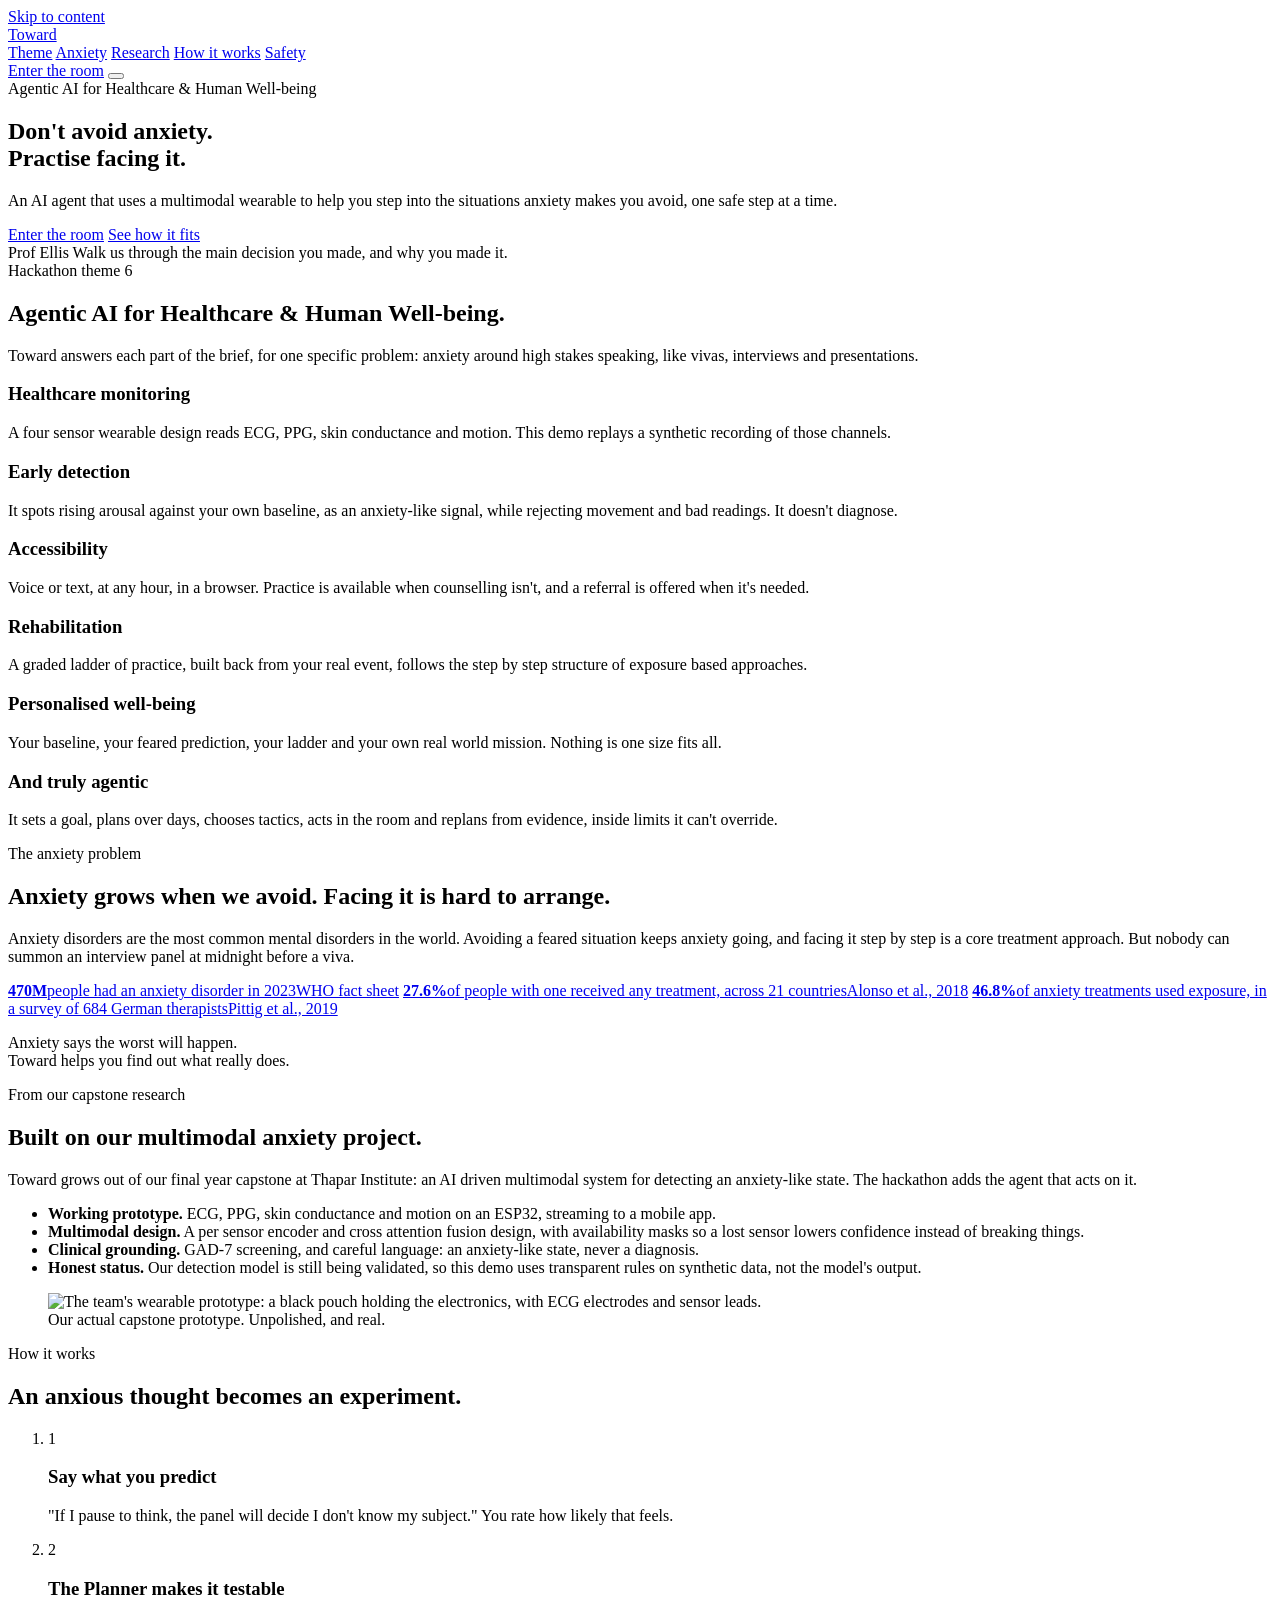
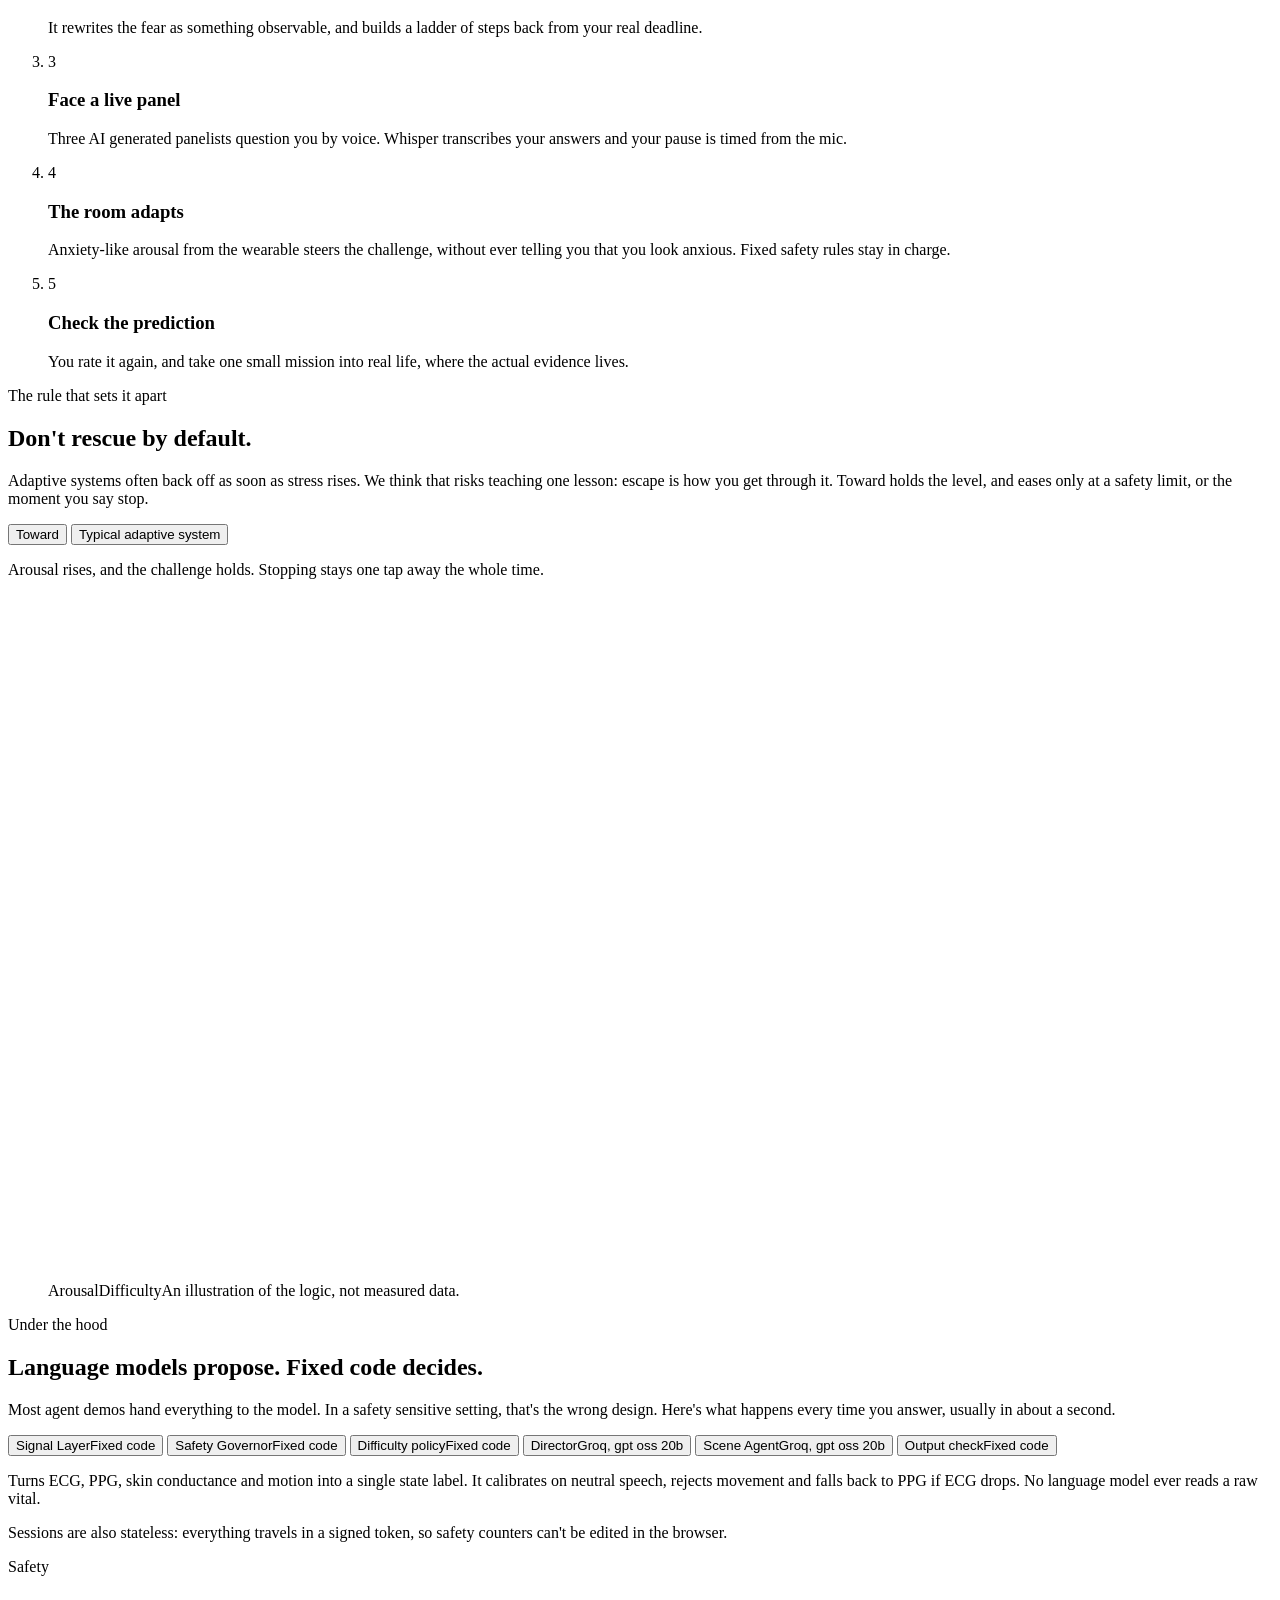
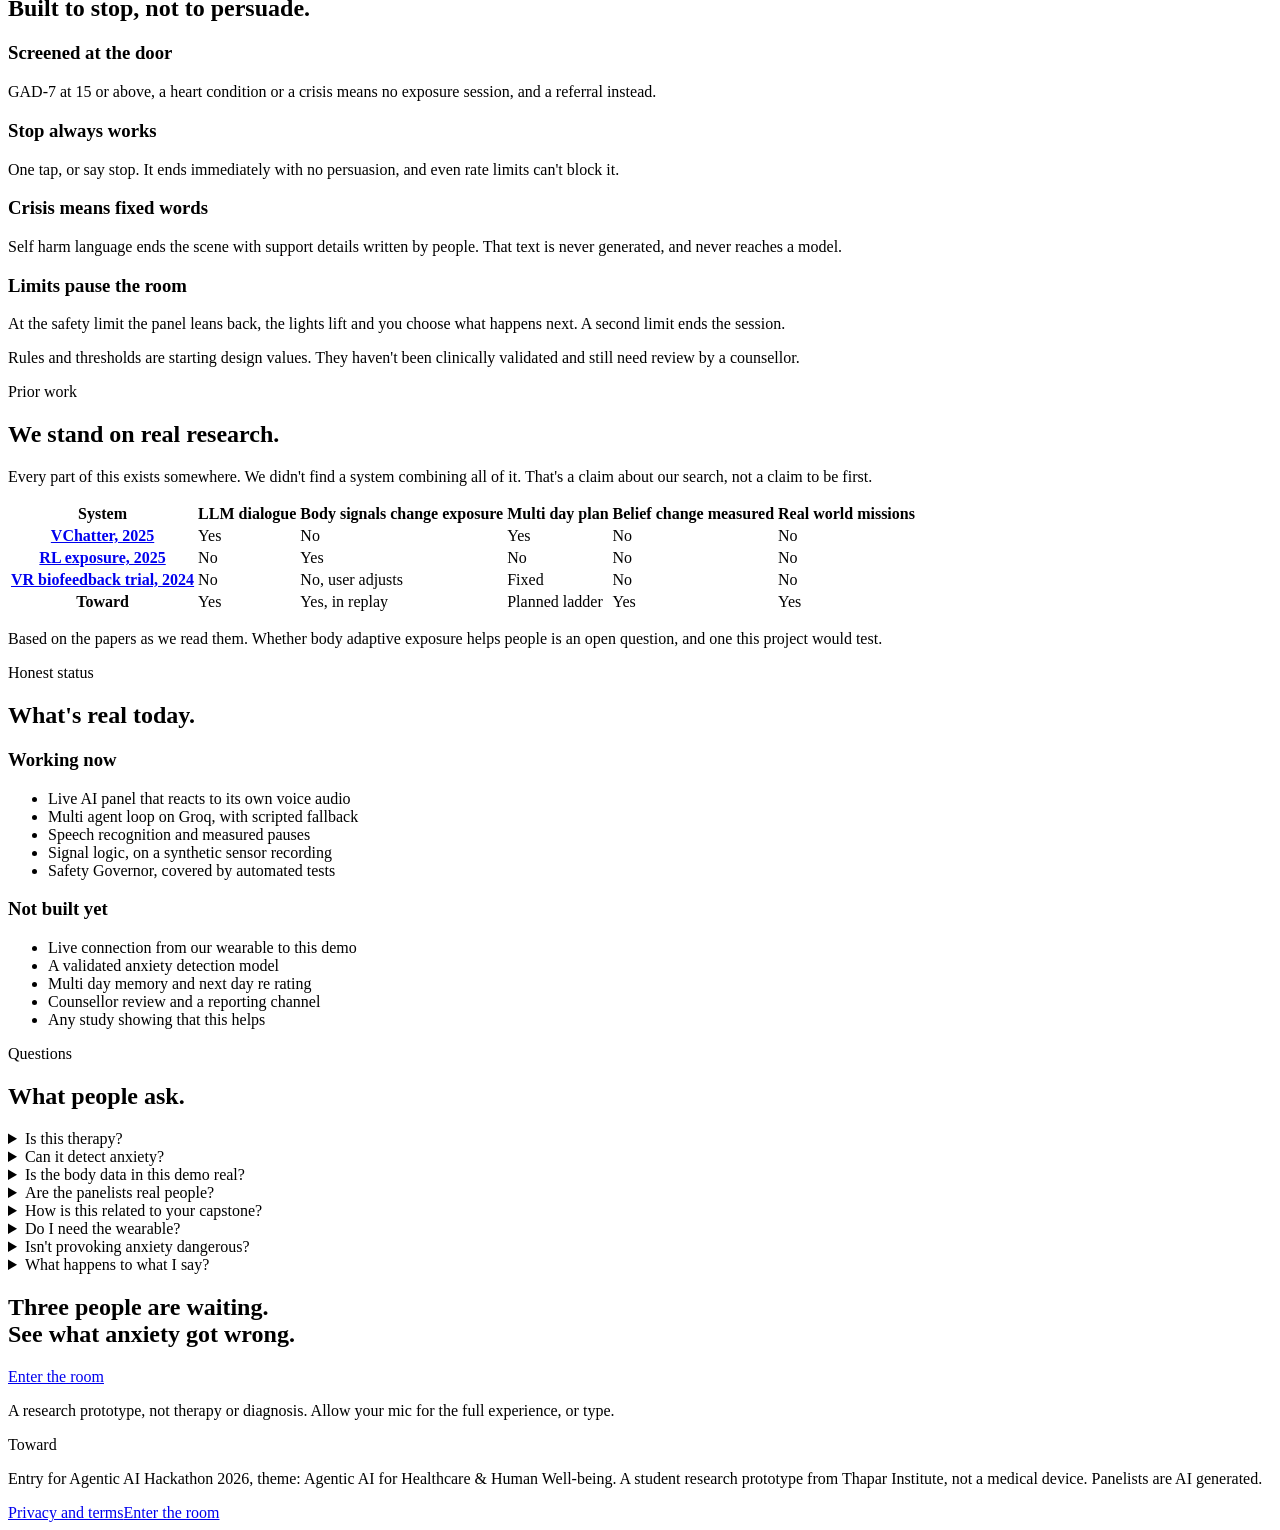
==== public/index.html @ fcc8db54 "Build Toward: an agentic AI for facing anxiety Agentic AI for Healthcare and Human Well-being, built" ====
<!doctype html>
<html lang="en">
<head>
<meta charset="utf-8">
<meta name="viewport" content="width=device-width, initial-scale=1">
<title>Toward: an AI agent for facing anxiety</title>
<meta name="description" content="Toward is an agentic AI prototype for healthcare and human well-being. It uses a multimodal wearable to help people practise facing anxiety, step by step, with a live AI panel and fixed safety rules.">
<meta property="og:title" content="Toward: an AI agent for facing anxiety">
<meta property="og:description" content="Agentic AI for healthcare and human well-being. Practise facing anxiety with a live panel that adapts to your body, under safety rules no language model can override.">
<meta property="og:type" content="website">
<meta property="og:image" content="/img/og.png">
<meta name="twitter:card" content="summary_large_image">
<meta name="theme-color" content="#2F3E52">
<link rel="icon" href="/img/favicon.svg" type="image/svg+xml">
<link rel="preload" href="/fonts/Geist-Variable.woff2" as="font" type="font/woff2" crossorigin>
<link rel="stylesheet" href="/css/base.css">
<link rel="stylesheet" href="/css/site.css">
</head>
<body>
<a class="skip" href="#main">Skip to content</a>

<nav class="nav" aria-label="Main">
  <a class="brand" href="/" aria-current="page"><span class="brand-mark" aria-hidden="true"></span><span class="title-2">Toward</span></a>
  <div class="nav-links">
    <a href="#theme">Theme</a>
    <a href="#problem">Anxiety</a>
    <a href="#research">Research</a>
    <a href="#how">How it works</a>
    <a href="#safety">Safety</a>
  </div>
  <a class="btn btn-cta btn-sm nav-cta" href="/room">Enter the room</a>
  <button class="menu-btn" id="menu-btn" type="button" aria-expanded="false" aria-controls="menu" aria-label="Open menu"><span></span><span></span></button>
</nav>
<div class="menu" id="menu" hidden>
  <a href="#theme">Theme</a>
  <a href="#problem">Anxiety</a>
  <a href="#research">Research</a>
  <a href="#how">How it works</a>
  <a href="#agents">Agents</a>
  <a href="#safety">Safety</a>
  <a href="#faq">FAQ</a>
  <a class="btn btn-cta btn-lg" href="/room">Enter the room</a>
</div>

<main id="main">
  <section class="hero" id="hero-stage">
    <div class="hero-copy">
      <span class="theme-chip caption-3">Agentic AI for Healthcare &amp; Human Well-being</span>
      <h1 class="heading-1 hero-title">Don't avoid anxiety.<br>Practise facing it.</h1>
      <p class="title-1 hero-sub">An AI agent that uses a multimodal wearable to help you step into the situations anxiety makes you avoid, one safe step at a time.</p>
      <div class="hero-actions">
        <a class="btn btn-cta btn-lg" href="/room">Enter the room<i class="icon i20" style="--i:url(/icons/arrow-right.svg)"></i></a>
        <a class="hero-more body-5" href="#theme">See how it fits</a>
      </div>
    </div>
    <div id="hero-panel" role="group" aria-label="Three AI generated panelists"></div>
    <div class="hero-caption clay" aria-live="off">
      <span class="caption-3" id="hero-speaker">Prof Ellis</span>
      <span class="title-2" id="hero-line">Walk us through the main decision you made, and why you made it.</span>
    </div>
  </section>

  <section class="section" id="theme">
    <span class="eyebrow caption-3 reveal">Hackathon theme 6</span>
    <h2 class="heading-3 section-title reveal">Agentic AI for Healthcare &amp; Human Well-being.</h2>
    <p class="title-2 muted section-lead reveal">Toward answers each part of the brief, for one specific problem: anxiety around high stakes speaking, like vivas, interviews and presentations.</p>
    <div class="fit">
      <div class="fit-card clay reveal"><i class="icon i24" style="--i:url(/icons/heartbeat.svg)"></i><h3 class="heading-6">Healthcare monitoring</h3><p class="body-6 muted">A four sensor wearable design reads ECG, PPG, skin conductance and motion. This demo replays a synthetic recording of those channels.</p></div>
      <div class="fit-card clay reveal"><i class="icon i24" style="--i:url(/icons/lightning.svg)"></i><h3 class="heading-6">Early detection</h3><p class="body-6 muted">It spots rising arousal against your own baseline, as an anxiety-like signal, while rejecting movement and bad readings. It doesn't diagnose.</p></div>
      <div class="fit-card clay reveal"><i class="icon i24" style="--i:url(/icons/hand-palm.svg)"></i><h3 class="heading-6">Accessibility</h3><p class="body-6 muted">Voice or text, at any hour, in a browser. Practice is available when counselling isn't, and a referral is offered when it's needed.</p></div>
      <div class="fit-card clay reveal"><i class="icon i24" style="--i:url(/icons/path.svg)"></i><h3 class="heading-6">Rehabilitation</h3><p class="body-6 muted">A graded ladder of practice, built back from your real event, follows the step by step structure of exposure based approaches.</p></div>
      <div class="fit-card clay reveal"><i class="icon i24" style="--i:url(/icons/target.svg)"></i><h3 class="heading-6">Personalised well-being</h3><p class="body-6 muted">Your baseline, your feared prediction, your ladder and your own real world mission. Nothing is one size fits all.</p></div>
      <div class="fit-card fit-agent clay reveal"><i class="icon i24" style="--i:url(/icons/cpu.svg)"></i><h3 class="heading-6">And truly agentic</h3><p class="body-6">It sets a goal, plans over days, chooses tactics, acts in the room and replans from evidence, inside limits it can't override.</p></div>
    </div>
  </section>

  <section class="section" id="problem">
    <span class="eyebrow caption-3 reveal">The anxiety problem</span>
    <h2 class="heading-3 section-title reveal">Anxiety grows when we avoid. Facing it is hard to arrange.</h2>
    <p class="title-2 muted section-lead reveal">Anxiety disorders are the most common mental disorders in the world. Avoiding a feared situation keeps anxiety going, and facing it step by step is a core treatment approach. But nobody can summon an interview panel at midnight before a viva.</p>
    <div class="stats">
      <a class="stat clay reveal" href="https://www.who.int/news-room/fact-sheets/detail/anxiety-disorders" target="_blank" rel="noopener"><strong class="heading-2 mono">470M</strong><span class="body-5">people had an anxiety disorder in 2023</span><span class="caption-5 muted">WHO fact sheet</span></a>
      <a class="stat clay stat-b reveal" href="https://researchonline.lse.ac.uk/id/eprint/87584" target="_blank" rel="noopener"><strong class="heading-2 mono">27.6%</strong><span class="body-5">of people with one received any treatment, across 21 countries</span><span class="caption-5">Alonso et al., 2018</span></a>
      <a class="stat clay stat-c reveal" href="https://www.psych.uni-goettingen.de/de/translational/publikationen/the-struggle-of-behavioral-therapists-with-exposure-self-reported-practicability-negative-beliefs-and-therapist-distress-about-exposure-based-interventions/@@download/pdf_file/pittigetal.2019_struggleexpo_final.pdf" target="_blank" rel="noopener"><strong class="heading-2 mono">46.8%</strong><span class="body-5">of anxiety treatments used exposure, in a survey of 684 German therapists</span><span class="caption-5 muted">Pittig et al., 2019</span></a>
    </div>
  </section>

  <section class="tagline" aria-label="Our core idea">
    <p class="heading-2" id="tagline">Anxiety says the worst will happen.<br>Toward helps you find out what really does.</p>
  </section>

  <section class="section research" id="research">
    <div class="research-copy">
      <span class="eyebrow caption-3 reveal">From our capstone research</span>
      <h2 class="heading-3 section-title reveal">Built on our multimodal anxiety project.</h2>
      <p class="title-2 muted reveal">Toward grows out of our final year capstone at Thapar Institute: an AI driven multimodal system for detecting an anxiety-like state. The hackathon adds the agent that acts on it.</p>
      <ul class="research-list body-6 reveal">
        <li><strong>Working prototype.</strong> ECG, PPG, skin conductance and motion on an ESP32, streaming to a mobile app.</li>
        <li><strong>Multimodal design.</strong> A per sensor encoder and cross attention fusion design, with availability masks so a lost sensor lowers confidence instead of breaking things.</li>
        <li><strong>Clinical grounding.</strong> GAD-7 screening, and careful language: an anxiety-like state, never a diagnosis.</li>
        <li><strong>Honest status.</strong> Our detection model is still being validated, so this demo uses transparent rules on synthetic data, not the model's output.</li>
      </ul>
    </div>
    <figure class="research-photo clay reveal">
      <img src="/img/prototype.jpg" alt="The team's wearable prototype: a black pouch holding the electronics, with ECG electrodes and sensor leads.">
      <figcaption class="caption-4 muted">Our actual capstone prototype. Unpolished, and real.</figcaption>
    </figure>
  </section>

  <section class="section" id="how">
    <span class="eyebrow caption-3 reveal">How it works</span>
    <h2 class="heading-3 section-title reveal">An anxious thought becomes an experiment.</h2>
    <ol class="steps">
      <li class="step clay reveal"><span class="step-n mono">1</span><h3 class="heading-6">Say what you predict</h3><p class="body-6 muted">"If I pause to think, the panel will decide I don't know my subject." You rate how likely that feels.</p></li>
      <li class="step clay reveal"><span class="step-n mono step-b">2</span><h3 class="heading-6">The Planner makes it testable</h3><p class="body-6 muted">It rewrites the fear as something observable, and builds a ladder of steps back from your real deadline.</p></li>
      <li class="step clay reveal"><span class="step-n mono step-c">3</span><h3 class="heading-6">Face a live panel</h3><p class="body-6 muted">Three AI generated panelists question you by voice. Whisper transcribes your answers and your pause is timed from the mic.</p></li>
      <li class="step clay reveal"><span class="step-n mono step-d">4</span><h3 class="heading-6">The room adapts</h3><p class="body-6 muted">Anxiety-like arousal from the wearable steers the challenge, without ever telling you that you look anxious. Fixed safety rules stay in charge.</p></li>
      <li class="step clay reveal"><span class="step-n mono step-e">5</span><h3 class="heading-6">Check the prediction</h3><p class="body-6 muted">You rate it again, and take one small mission into real life, where the actual evidence lives.</p></li>
    </ol>
  </section>

  <section class="section rule" id="rule">
    <div class="rule-copy">
      <span class="eyebrow caption-3 reveal">The rule that sets it apart</span>
      <h2 class="heading-3 section-title reveal">Don't rescue by default.</h2>
      <p class="title-2 muted reveal">Adaptive systems often back off as soon as stress rises. We think that risks teaching one lesson: escape is how you get through it. Toward holds the level, and eases only at a safety limit, or the moment you say stop.</p>
      <div class="toggle-row reveal" role="group" aria-label="Compare approaches">
        <button class="pill is-on" id="rule-toward" type="button" aria-pressed="true">Toward</button>
        <button class="pill" id="rule-typical" type="button" aria-pressed="false">Typical adaptive system</button>
      </div>
      <p class="body-6" id="rule-text">Arousal rises, and the challenge holds. Stopping stays one tap away the whole time.</p>
    </div>
    <figure class="rule-chart clay reveal">
      <svg id="rule-svg" viewBox="0 0 520 300" role="img" aria-label="Illustration comparing how difficulty responds to rising arousal in each approach."></svg>
      <figcaption class="rule-legend caption-4"><span><i class="swatch" style="background:var(--terracotta)"></i>Arousal</span><span><i class="swatch" style="background:var(--accent)"></i>Difficulty</span><span class="muted">An illustration of the logic, not measured data.</span></figcaption>
    </figure>
  </section>

  <section class="section" id="agents">
    <span class="eyebrow caption-3 reveal">Under the hood</span>
    <h2 class="heading-3 section-title reveal">Language models propose. Fixed code decides.</h2>
    <p class="title-2 muted section-lead reveal">Most agent demos hand everything to the model. In a safety sensitive setting, that's the wrong design. Here's what happens every time you answer, usually in about a second.</p>
    <div class="arch reveal" id="arch">
      <button class="node node-code is-on" type="button" data-t="Turns ECG, PPG, skin conductance and motion into a single state label. It calibrates on neutral speech, rejects movement and falls back to PPG if ECG drops. No language model ever reads a raw vital."><i class="icon i20" style="--i:url(/icons/heartbeat.svg)"></i><span class="title-4">Signal Layer</span><span class="caption-5">Fixed code</span></button>
      <button class="node node-code" type="button" data-t="Checks every answer before a model sees it. Handles crisis language, physical symptoms, safety limits and session limits. It can overrule every agent, and it isn't a language model, so it can't be talked out of it."><i class="icon i20" style="--i:url(/icons/shield-check.svg)"></i><span class="title-4">Safety Governor</span><span class="caption-5">Fixed code</span></button>
      <button class="node node-code" type="button" data-t="Only sets difficulty. Low reaction raises the challenge, and nothing else changes it. Models can't raise or lower the level themselves."><i class="icon i20" style="--i:url(/icons/path.svg)"></i><span class="title-4">Difficulty policy</span><span class="caption-5">Fixed code</span></button>
      <button class="node node-llm" type="button" data-t="Reads your answer and a state label, then picks a tactic and which panelist speaks. Fixed code narrows the choice: at high arousal, harder tactics aren't on the list at all."><i class="icon i20" style="--i:url(/icons/brain.svg)"></i><span class="title-4">Director</span><span class="caption-5">Groq, gpt oss 20b</span></button>
      <button class="node node-llm" type="button" data-t="Writes the spoken line for that panelist and tactic. It never sees the state label or any body data, so it can't remark on your nerves."><i class="icon i20" style="--i:url(/icons/waveform.svg)"></i><span class="title-4">Scene Agent</span><span class="caption-5">Groq, gpt oss 20b</span></button>
      <button class="node node-code" type="button" data-t="Rejects any line that diagnoses, scores you or comments on how you seem. A rejected line is replaced by a scripted one. Scripted agents also take over if the network fails."><i class="icon i20" style="--i:url(/icons/check-circle.svg)"></i><span class="title-4">Output check</span><span class="caption-5">Fixed code</span></button>
    </div>
    <p class="arch-text clay title-3" id="arch-text" aria-live="polite">Turns ECG, PPG, skin conductance and motion into a single state label. It calibrates on neutral speech, rejects movement and falls back to PPG if ECG drops. No language model ever reads a raw vital.</p>
    <p class="caption-5 muted reveal">Sessions are also stateless: everything travels in a signed token, so safety counters can't be edited in the browser.</p>
  </section>

  <section class="section" id="safety">
    <span class="eyebrow caption-3 reveal">Safety</span>
    <h2 class="heading-3 section-title reveal">Built to stop, not to persuade.</h2>
    <div class="safety">
      <div class="safe-card clay reveal"><i class="icon i24" style="--i:url(/icons/lock-key.svg)"></i><h3 class="heading-6">Screened at the door</h3><p class="body-6 muted">GAD-7 at 15 or above, a heart condition or a crisis means no exposure session, and a referral instead.</p></div>
      <div class="safe-card clay reveal"><i class="icon i24" style="--i:url(/icons/stop-circle.svg)"></i><h3 class="heading-6">Stop always works</h3><p class="body-6 muted">One tap, or say stop. It ends immediately with no persuasion, and even rate limits can't block it.</p></div>
      <div class="safe-card clay reveal"><i class="icon i24" style="--i:url(/icons/lifebuoy.svg)"></i><h3 class="heading-6">Crisis means fixed words</h3><p class="body-6 muted">Self harm language ends the scene with support details written by people. That text is never generated, and never reaches a model.</p></div>
      <div class="safe-card clay reveal"><i class="icon i24" style="--i:url(/icons/pause-circle.svg)"></i><h3 class="heading-6">Limits pause the room</h3><p class="body-6 muted">At the safety limit the panel leans back, the lights lift and you choose what happens next. A second limit ends the session.</p></div>
    </div>
    <p class="caption-5 muted reveal">Rules and thresholds are starting design values. They haven't been clinically validated and still need review by a counsellor.</p>
  </section>

  <section class="section" id="compare">
    <span class="eyebrow caption-3 reveal">Prior work</span>
    <h2 class="heading-3 section-title reveal">We stand on real research.</h2>
    <p class="title-2 muted section-lead reveal">Every part of this exists somewhere. We didn't find a system combining all of it. That's a claim about our search, not a claim to be first.</p>
    <div class="table-wrap clay reveal">
      <table class="compare">
        <thead><tr><th scope="col">System</th><th scope="col">LLM dialogue</th><th scope="col">Body signals change exposure</th><th scope="col">Multi day plan</th><th scope="col">Belief change measured</th><th scope="col">Real world missions</th></tr></thead>
        <tbody>
          <tr><th scope="row"><a href="https://arxiv.org/html/2506.03520" target="_blank" rel="noopener">VChatter, 2025</a></th><td class="y">Yes</td><td>No</td><td class="y">Yes</td><td>No</td><td>No</td></tr>
          <tr><th scope="row"><a href="https://arxiv.org/abs/2504.14095" target="_blank" rel="noopener">RL exposure, 2025</a></th><td>No</td><td class="y">Yes</td><td>No</td><td>No</td><td>No</td></tr>
          <tr><th scope="row"><a href="https://pmc.ncbi.nlm.nih.gov/articles/PMC11589380" target="_blank" rel="noopener">VR biofeedback trial, 2024</a></th><td>No</td><td>No, user adjusts</td><td>Fixed</td><td>No</td><td>No</td></tr>
          <tr class="us"><th scope="row">Toward</th><td class="y">Yes</td><td class="y">Yes, in replay</td><td class="y">Planned ladder</td><td class="y">Yes</td><td class="y">Yes</td></tr>
        </tbody>
      </table>
    </div>
    <p class="caption-5 muted reveal">Based on the papers as we read them. Whether body adaptive exposure helps people is an open question, and one this project would test.</p>
  </section>

  <section class="section" id="status">
    <span class="eyebrow caption-3 reveal">Honest status</span>
    <h2 class="heading-3 section-title reveal">What's real today.</h2>
    <div class="status">
      <div class="status-card clay reveal"><h3 class="heading-6">Working now</h3><ul class="check-list body-6">
        <li>Live AI panel that reacts to its own voice audio</li>
        <li>Multi agent loop on Groq, with scripted fallback</li>
        <li>Speech recognition and measured pauses</li>
        <li>Signal logic, on a synthetic sensor recording</li>
        <li>Safety Governor, covered by automated tests</li>
      </ul></div>
      <div class="status-card status-next clay reveal"><h3 class="heading-6">Not built yet</h3><ul class="check-list body-6">
        <li>Live connection from our wearable to this demo</li>
        <li>A validated anxiety detection model</li>
        <li>Multi day memory and next day re rating</li>
        <li>Counsellor review and a reporting channel</li>
        <li>Any study showing that this helps</li>
      </ul></div>
    </div>
  </section>

  <section class="section faq-section" id="faq">
    <span class="eyebrow caption-3 reveal">Questions</span>
    <h2 class="heading-3 section-title reveal">What people ask.</h2>
    <div class="faq reveal">
      <details class="clay"><summary class="title-2">Is this therapy?</summary><p class="body-3 muted">No. It's a research prototype for practising feared speaking situations. It doesn't diagnose or treat anything. If you're struggling, please speak to a counsellor or doctor.</p></details>
      <details class="clay"><summary class="title-2">Can it detect anxiety?</summary><p class="body-3 muted">Not as a diagnosis. It tracks change against your own neutral baseline and treats that as an anxiety-like signal. Arousal and anxiety aren't the same, and research shows they often disagree. Validating a detection model is the work of our capstone.</p></details>
      <details class="clay"><summary class="title-2">Is the body data in this demo real?</summary><p class="body-3 muted">No, it's a synthetic recording, labelled on screen, so judges can see how the logic behaves and even inject events. Your voice, your pause timing and the agents are live.</p></details>
      <details class="clay"><summary class="title-2">Are the panelists real people?</summary><p class="body-3 muted">No. They're AI generated characters, and their questions are written live by language models.</p></details>
      <details class="clay"><summary class="title-2">How is this related to your capstone?</summary><p class="body-3 muted">It shares the same anxiety focus, 4 sensor prototype, multimodal design and GAD-7 grounding. The capstone asks whether we can detect an anxiety-like state. Toward asks what an agent should do next.</p></details>
      <details class="clay"><summary class="title-2">Do I need the wearable?</summary><p class="body-3 muted">Not for this demo. The design treats sensors as optional, so missing channels lower confidence rather than breaking the session.</p></details>
      <details class="clay"><summary class="title-2">Isn't provoking anxiety dangerous?</summary><p class="body-3 muted">It can be, which is why there's screening, consent, a stop control and limits in fixed code. It's aimed at mild to moderate performance anxiety. These rules still need professional review.</p></details>
      <details class="clay"><summary class="title-2">What happens to what I say?</summary><p class="body-3 muted">Your text and audio go to Groq to generate the session. We have no database and no accounts. Read the <a href="/privacy">privacy note</a> for details.</p></details>
    </div>
  </section>

  <section class="final clay">
    <h2 class="heading-2">Three people are waiting.<br>See what anxiety got wrong.</h2>
    <a class="btn btn-cta btn-lg" href="/room">Enter the room<i class="icon i20" style="--i:url(/icons/arrow-right.svg)"></i></a>
    <p class="caption-4">A research prototype, not therapy or diagnosis. Allow your mic for the full experience, or type.</p>
  </section>
</main>

<footer class="footer">
  <div class="brand"><span class="brand-mark" aria-hidden="true"></span><span class="title-3">Toward</span></div>
  <p class="caption-5 muted">Entry for Agentic AI Hackathon 2026, theme: Agentic AI for Healthcare &amp; Human Well-being. A student research prototype from Thapar Institute, not a medical device. Panelists are AI generated.</p>
  <nav class="footer-links caption-4" aria-label="Footer"><a href="/privacy">Privacy and terms</a><a href="/room">Enter the room</a></nav>
</footer>

<script type="module" src="/js/site.js"></script>
</body>
</html>
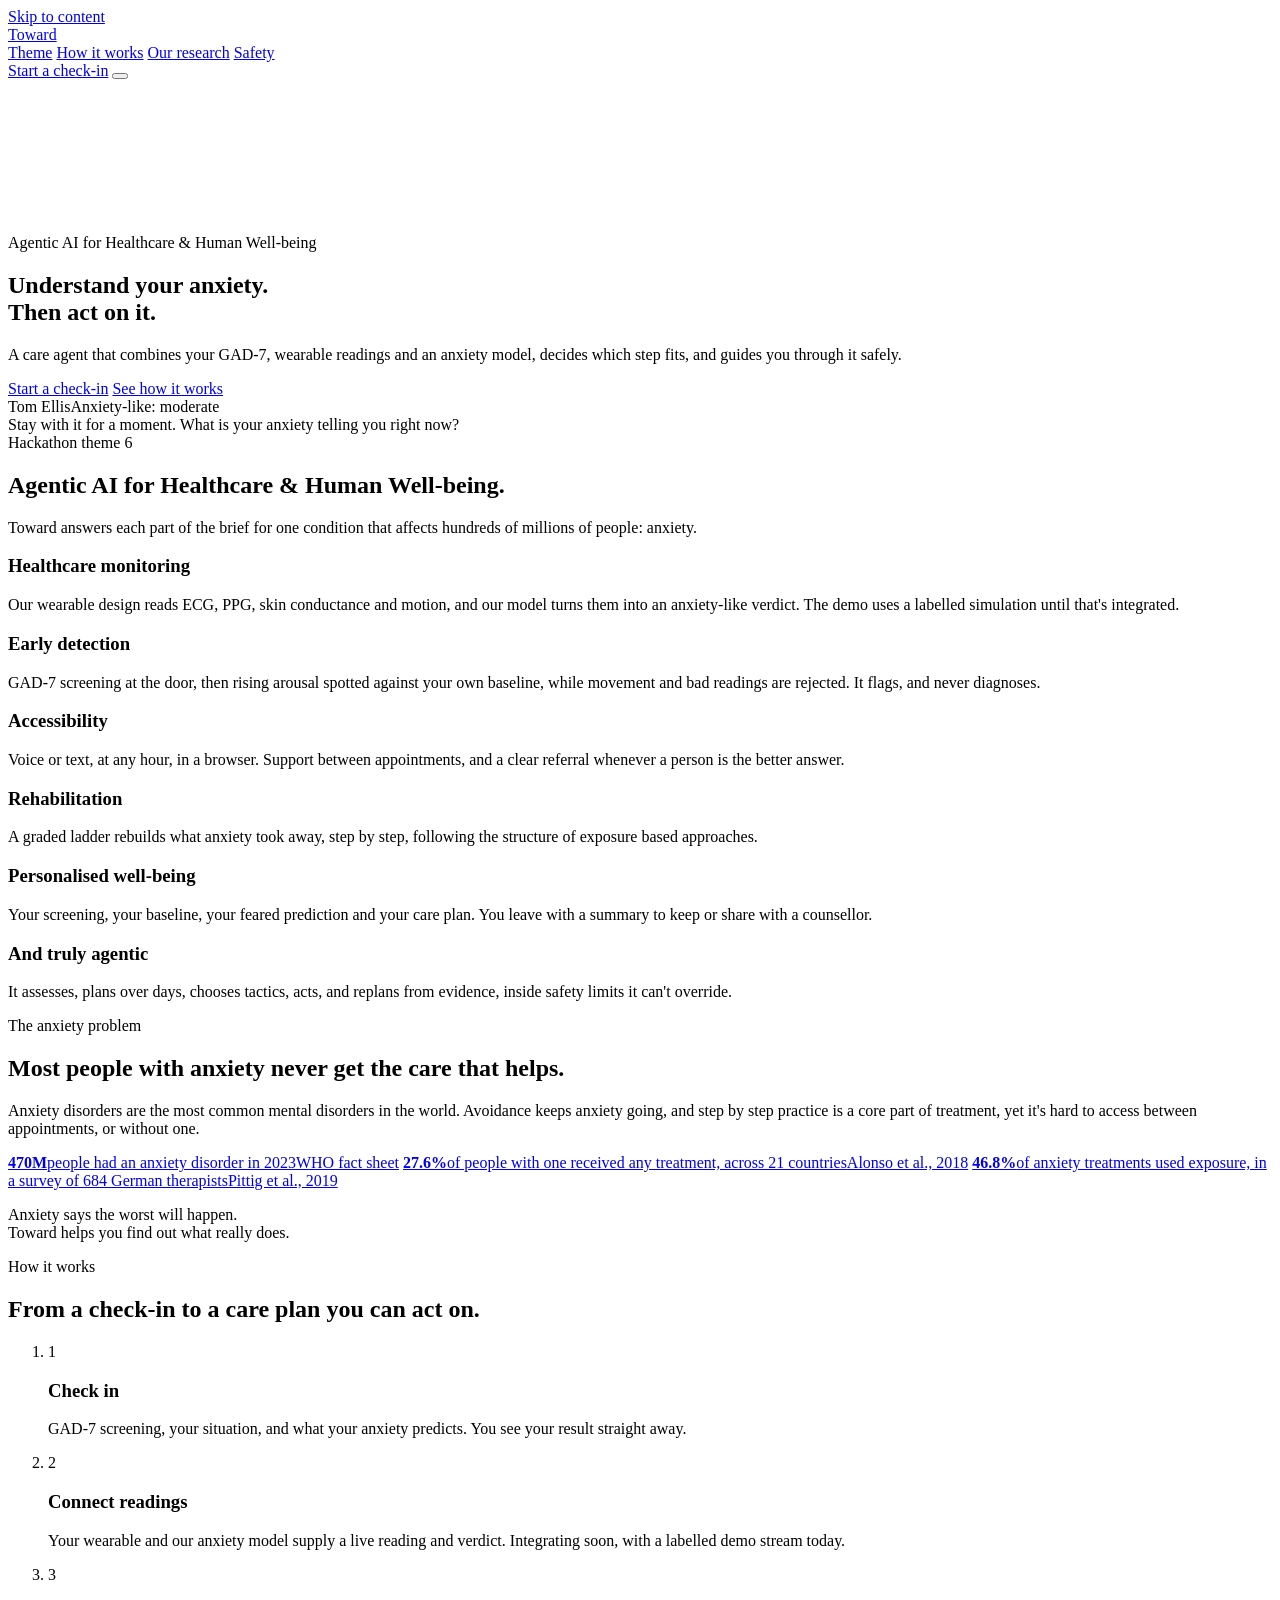
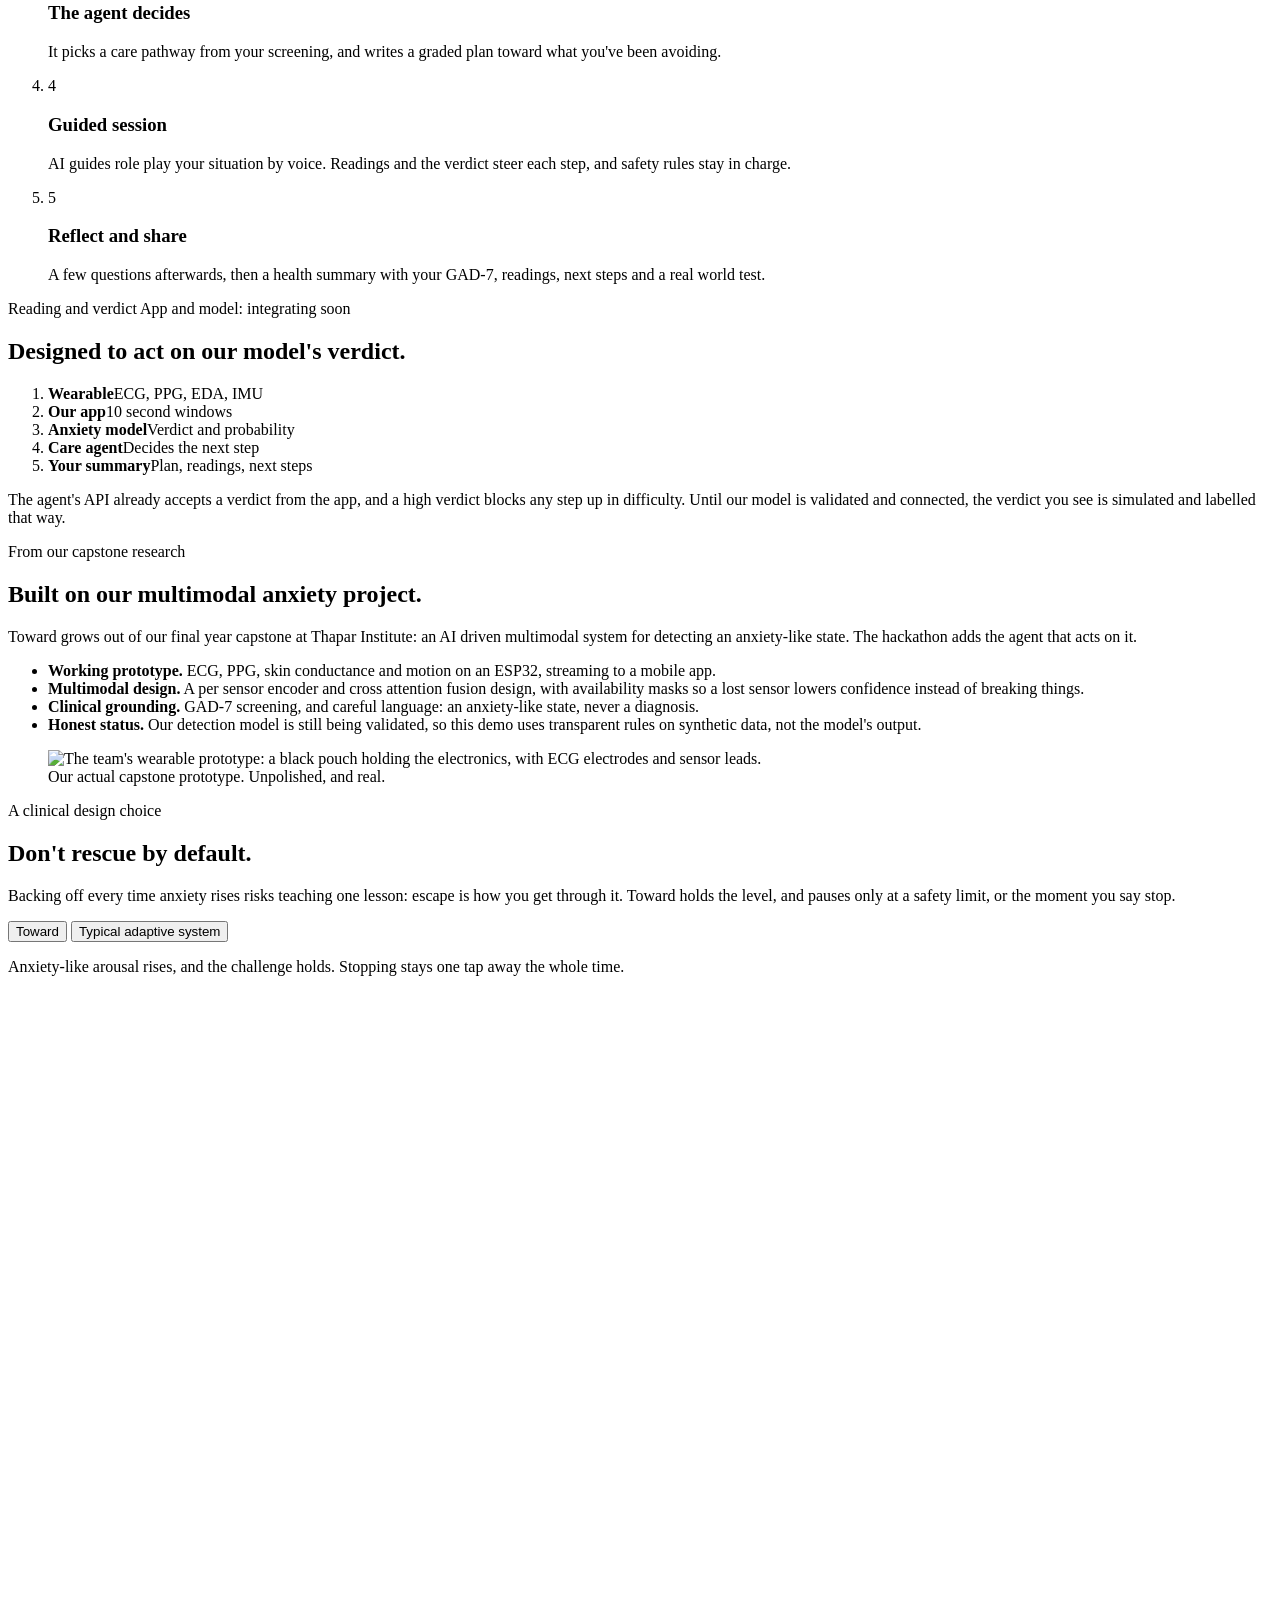
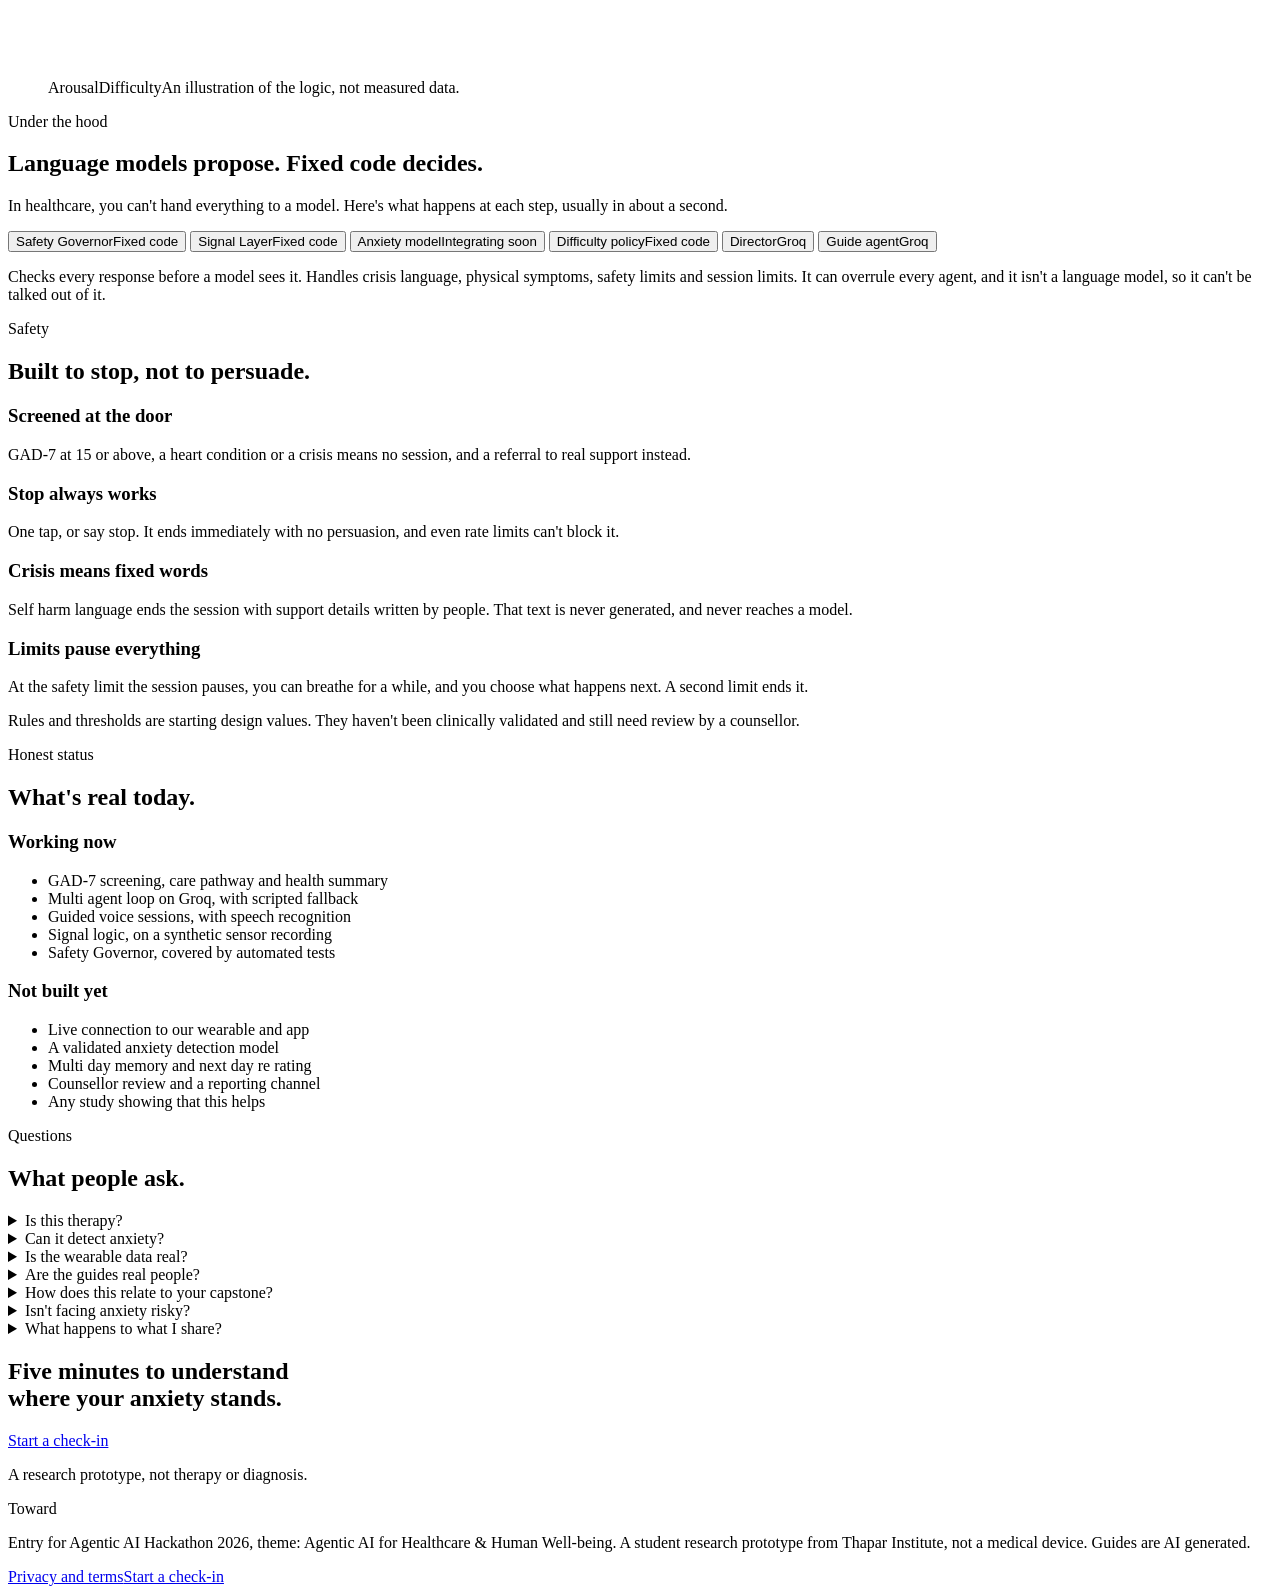
==== commit e34cdd44: "Reposition Toward as an anxiety care agent Adds GAD-7 scoring and results, a care pathway, a model v" ====
--- a/public/index.html
+++ b/public/index.html
@@ -3,14 +3,14 @@
 <head>
 <meta charset="utf-8">
 <meta name="viewport" content="width=device-width, initial-scale=1">
-<title>Toward: an AI agent for facing anxiety</title>
-<meta name="description" content="Toward is an agentic AI prototype for healthcare and human well-being. It uses a multimodal wearable to help people practise facing anxiety, step by step, with a live AI panel and fixed safety rules.">
-<meta property="og:title" content="Toward: an AI agent for facing anxiety">
-<meta property="og:description" content="Agentic AI for healthcare and human well-being. Practise facing anxiety with a live panel that adapts to your body, under safety rules no language model can override.">
+<title>Toward: an AI care agent for anxiety</title>
+<meta name="description" content="Toward is an agentic AI prototype for healthcare and human well-being. It combines GAD-7 screening, wearable readings and an anxiety model, decides what care step fits, and guides you through it safely.">
+<meta property="og:title" content="Toward: an AI care agent for anxiety">
+<meta property="og:description" content="Agentic AI for healthcare and human well-being. Screening, wearable readings and guided care steps, under safety rules no language model can override.">
 <meta property="og:type" content="website">
-<meta property="og:image" content="/img/og.png">
+<meta property="og:image" content="/img/og.jpg">
 <meta name="twitter:card" content="summary_large_image">
-<meta name="theme-color" content="#2F3E52">
+<meta name="theme-color" content="#2B323B">
 <link rel="icon" href="/img/favicon.svg" type="image/svg+xml">
 <link rel="preload" href="/fonts/Geist-Variable.woff2" as="font" type="font/woff2" crossorigin>
 <link rel="stylesheet" href="/css/base.css">
@@ -23,61 +23,59 @@
   <a class="brand" href="/" aria-current="page"><span class="brand-mark" aria-hidden="true"></span><span class="title-2">Toward</span></a>
   <div class="nav-links">
     <a href="#theme">Theme</a>
-    <a href="#problem">Anxiety</a>
-    <a href="#research">Research</a>
     <a href="#how">How it works</a>
+    <a href="#research">Our research</a>
     <a href="#safety">Safety</a>
   </div>
-  <a class="btn btn-cta btn-sm nav-cta" href="/room">Enter the room</a>
+  <a class="btn btn-cta btn-sm nav-cta" href="/checkin">Start a check-in</a>
   <button class="menu-btn" id="menu-btn" type="button" aria-expanded="false" aria-controls="menu" aria-label="Open menu"><span></span><span></span></button>
 </nav>
 <div class="menu" id="menu" hidden>
   <a href="#theme">Theme</a>
-  <a href="#problem">Anxiety</a>
-  <a href="#research">Research</a>
   <a href="#how">How it works</a>
-  <a href="#agents">Agents</a>
+  <a href="#research">Our research</a>
   <a href="#safety">Safety</a>
   <a href="#faq">FAQ</a>
-  <a class="btn btn-cta btn-lg" href="/room">Enter the room</a>
+  <a class="btn btn-cta btn-lg" href="/checkin">Start a check-in</a>
 </div>
 
 <main id="main">
   <section class="hero" id="hero-stage">
+    <canvas id="hero-trace" aria-hidden="true"></canvas>
     <div class="hero-copy">
       <span class="theme-chip caption-3">Agentic AI for Healthcare &amp; Human Well-being</span>
-      <h1 class="heading-1 hero-title">Don't avoid anxiety.<br>Practise facing it.</h1>
-      <p class="title-1 hero-sub">An AI agent that uses a multimodal wearable to help you step into the situations anxiety makes you avoid, one safe step at a time.</p>
+      <h1 class="heading-1 hero-title">Understand your anxiety.<br>Then act on it.</h1>
+      <p class="title-1 hero-sub">A care agent that combines your GAD-7, wearable readings and an anxiety model, decides which step fits, and guides you through it safely.</p>
       <div class="hero-actions">
-        <a class="btn btn-cta btn-lg" href="/room">Enter the room<i class="icon i20" style="--i:url(/icons/arrow-right.svg)"></i></a>
-        <a class="hero-more body-5" href="#theme">See how it fits</a>
+        <a class="btn btn-cta btn-lg" href="/checkin">Start a check-in<i class="icon i20" style="--i:url(/icons/arrow-right.svg)"></i></a>
+        <a class="hero-more body-5" href="#how">See how it works</a>
       </div>
     </div>
-    <div id="hero-panel" role="group" aria-label="Three AI generated panelists"></div>
+    <div id="hero-panel" role="group" aria-label="Three AI generated guides"></div>
     <div class="hero-caption clay" aria-live="off">
-      <span class="caption-3" id="hero-speaker">Prof Ellis</span>
-      <span class="title-2" id="hero-line">Walk us through the main decision you made, and why you made it.</span>
+      <div class="hero-caption-top"><span class="caption-3" id="hero-speaker">Tom Ellis</span><span class="hero-verdict caption-3" id="hero-verdict" data-v="moderate">Anxiety-like: moderate</span></div>
+      <span class="title-2" id="hero-line">Stay with it for a moment. What is your anxiety telling you right now?</span>
     </div>
   </section>
 
   <section class="section" id="theme">
     <span class="eyebrow caption-3 reveal">Hackathon theme 6</span>
     <h2 class="heading-3 section-title reveal">Agentic AI for Healthcare &amp; Human Well-being.</h2>
-    <p class="title-2 muted section-lead reveal">Toward answers each part of the brief, for one specific problem: anxiety around high stakes speaking, like vivas, interviews and presentations.</p>
+    <p class="title-2 muted section-lead reveal">Toward answers each part of the brief for one condition that affects hundreds of millions of people: anxiety.</p>
     <div class="fit">
-      <div class="fit-card clay reveal"><i class="icon i24" style="--i:url(/icons/heartbeat.svg)"></i><h3 class="heading-6">Healthcare monitoring</h3><p class="body-6 muted">A four sensor wearable design reads ECG, PPG, skin conductance and motion. This demo replays a synthetic recording of those channels.</p></div>
-      <div class="fit-card clay reveal"><i class="icon i24" style="--i:url(/icons/lightning.svg)"></i><h3 class="heading-6">Early detection</h3><p class="body-6 muted">It spots rising arousal against your own baseline, as an anxiety-like signal, while rejecting movement and bad readings. It doesn't diagnose.</p></div>
-      <div class="fit-card clay reveal"><i class="icon i24" style="--i:url(/icons/hand-palm.svg)"></i><h3 class="heading-6">Accessibility</h3><p class="body-6 muted">Voice or text, at any hour, in a browser. Practice is available when counselling isn't, and a referral is offered when it's needed.</p></div>
-      <div class="fit-card clay reveal"><i class="icon i24" style="--i:url(/icons/path.svg)"></i><h3 class="heading-6">Rehabilitation</h3><p class="body-6 muted">A graded ladder of practice, built back from your real event, follows the step by step structure of exposure based approaches.</p></div>
-      <div class="fit-card clay reveal"><i class="icon i24" style="--i:url(/icons/target.svg)"></i><h3 class="heading-6">Personalised well-being</h3><p class="body-6 muted">Your baseline, your feared prediction, your ladder and your own real world mission. Nothing is one size fits all.</p></div>
-      <div class="fit-card fit-agent clay reveal"><i class="icon i24" style="--i:url(/icons/cpu.svg)"></i><h3 class="heading-6">And truly agentic</h3><p class="body-6">It sets a goal, plans over days, chooses tactics, acts in the room and replans from evidence, inside limits it can't override.</p></div>
+      <div class="fit-card clay reveal"><i class="icon i24" style="--i:url(/icons/heartbeat.svg)"></i><h3 class="heading-6">Healthcare monitoring</h3><p class="body-6 muted">Our wearable design reads ECG, PPG, skin conductance and motion, and our model turns them into an anxiety-like verdict. The demo uses a labelled simulation until that's integrated.</p></div>
+      <div class="fit-card clay reveal"><i class="icon i24" style="--i:url(/icons/lightning.svg)"></i><h3 class="heading-6">Early detection</h3><p class="body-6 muted">GAD-7 screening at the door, then rising arousal spotted against your own baseline, while movement and bad readings are rejected. It flags, and never diagnoses.</p></div>
+      <div class="fit-card clay reveal"><i class="icon i24" style="--i:url(/icons/hand-palm.svg)"></i><h3 class="heading-6">Accessibility</h3><p class="body-6 muted">Voice or text, at any hour, in a browser. Support between appointments, and a clear referral whenever a person is the better answer.</p></div>
+      <div class="fit-card clay reveal"><i class="icon i24" style="--i:url(/icons/path.svg)"></i><h3 class="heading-6">Rehabilitation</h3><p class="body-6 muted">A graded ladder rebuilds what anxiety took away, step by step, following the structure of exposure based approaches.</p></div>
+      <div class="fit-card clay reveal"><i class="icon i24" style="--i:url(/icons/target.svg)"></i><h3 class="heading-6">Personalised well-being</h3><p class="body-6 muted">Your screening, your baseline, your feared prediction and your care plan. You leave with a summary to keep or share with a counsellor.</p></div>
+      <div class="fit-card fit-agent clay reveal"><i class="icon i24" style="--i:url(/icons/cpu.svg)"></i><h3 class="heading-6">And truly agentic</h3><p class="body-6">It assesses, plans over days, chooses tactics, acts, and replans from evidence, inside safety limits it can't override.</p></div>
     </div>
   </section>
 
   <section class="section" id="problem">
     <span class="eyebrow caption-3 reveal">The anxiety problem</span>
-    <h2 class="heading-3 section-title reveal">Anxiety grows when we avoid. Facing it is hard to arrange.</h2>
-    <p class="title-2 muted section-lead reveal">Anxiety disorders are the most common mental disorders in the world. Avoiding a feared situation keeps anxiety going, and facing it step by step is a core treatment approach. But nobody can summon an interview panel at midnight before a viva.</p>
+    <h2 class="heading-3 section-title reveal">Most people with anxiety never get the care that helps.</h2>
+    <p class="title-2 muted section-lead reveal">Anxiety disorders are the most common mental disorders in the world. Avoidance keeps anxiety going, and step by step practice is a core part of treatment, yet it's hard to access between appointments, or without one.</p>
     <div class="stats">
       <a class="stat clay reveal" href="https://www.who.int/news-room/fact-sheets/detail/anxiety-disorders" target="_blank" rel="noopener"><strong class="heading-2 mono">470M</strong><span class="body-5">people had an anxiety disorder in 2023</span><span class="caption-5 muted">WHO fact sheet</span></a>
       <a class="stat clay stat-b reveal" href="https://researchonline.lse.ac.uk/id/eprint/87584" target="_blank" rel="noopener"><strong class="heading-2 mono">27.6%</strong><span class="body-5">of people with one received any treatment, across 21 countries</span><span class="caption-5">Alonso et al., 2018</span></a>
@@ -87,6 +85,34 @@
 
   <section class="tagline" aria-label="Our core idea">
     <p class="heading-2" id="tagline">Anxiety says the worst will happen.<br>Toward helps you find out what really does.</p>
+  </section>
+
+  <section class="section" id="how">
+    <span class="eyebrow caption-3 reveal">How it works</span>
+    <h2 class="heading-3 section-title reveal">From a check-in to a care plan you can act on.</h2>
+    <ol class="steps">
+      <li class="step clay reveal"><span class="step-n mono">1</span><h3 class="heading-6">Check in</h3><p class="body-6 muted">GAD-7 screening, your situation, and what your anxiety predicts. You see your result straight away.</p></li>
+      <li class="step clay reveal"><span class="step-n mono step-b">2</span><h3 class="heading-6">Connect readings</h3><p class="body-6 muted">Your wearable and our anxiety model supply a live reading and verdict. Integrating soon, with a labelled demo stream today.</p></li>
+      <li class="step clay reveal"><span class="step-n mono step-c">3</span><h3 class="heading-6">The agent decides</h3><p class="body-6 muted">It picks a care pathway from your screening, and writes a graded plan toward what you've been avoiding.</p></li>
+      <li class="step clay reveal"><span class="step-n mono step-d">4</span><h3 class="heading-6">Guided session</h3><p class="body-6 muted">AI guides role play your situation by voice. Readings and the verdict steer each step, and safety rules stay in charge.</p></li>
+      <li class="step clay reveal"><span class="step-n mono step-e">5</span><h3 class="heading-6">Reflect and share</h3><p class="body-6 muted">A few questions afterwards, then a health summary with your GAD-7, readings, next steps and a real world test.</p></li>
+    </ol>
+  </section>
+
+  <section class="section connect" id="connect">
+    <div class="connect-head">
+      <span class="eyebrow caption-3 reveal">Reading and verdict</span>
+      <span class="soon-tag caption-3 reveal">App and model: integrating soon</span>
+    </div>
+    <h2 class="heading-3 section-title reveal">Designed to act on our model's verdict.</h2>
+    <ol class="flow-line reveal">
+      <li class="flow-box clay"><i class="icon i24" style="--i:url(/icons/heartbeat.svg)"></i><strong class="title-3">Wearable</strong><span class="caption-5 muted">ECG, PPG, EDA, IMU</span></li>
+      <li class="flow-box clay"><i class="icon i24" style="--i:url(/icons/waveform.svg)"></i><strong class="title-3">Our app</strong><span class="caption-5 muted">10 second windows</span></li>
+      <li class="flow-box clay"><i class="icon i24" style="--i:url(/icons/brain.svg)"></i><strong class="title-3">Anxiety model</strong><span class="caption-5 muted">Verdict and probability</span></li>
+      <li class="flow-box flow-agent clay"><i class="icon i24" style="--i:url(/icons/cpu.svg)"></i><strong class="title-3">Care agent</strong><span class="caption-5">Decides the next step</span></li>
+      <li class="flow-box clay"><i class="icon i24" style="--i:url(/icons/check-circle.svg)"></i><strong class="title-3">Your summary</strong><span class="caption-5 muted">Plan, readings, next steps</span></li>
+    </ol>
+    <p class="title-3 muted section-lead reveal">The agent's API already accepts a verdict from the app, and a high verdict blocks any step up in difficulty. Until our model is validated and connected, the verdict you see is simulated and labelled that way.</p>
   </section>
 
   <section class="section research" id="research">
@@ -107,28 +133,16 @@
     </figure>
   </section>
 
-  <section class="section" id="how">
-    <span class="eyebrow caption-3 reveal">How it works</span>
-    <h2 class="heading-3 section-title reveal">An anxious thought becomes an experiment.</h2>
-    <ol class="steps">
-      <li class="step clay reveal"><span class="step-n mono">1</span><h3 class="heading-6">Say what you predict</h3><p class="body-6 muted">"If I pause to think, the panel will decide I don't know my subject." You rate how likely that feels.</p></li>
-      <li class="step clay reveal"><span class="step-n mono step-b">2</span><h3 class="heading-6">The Planner makes it testable</h3><p class="body-6 muted">It rewrites the fear as something observable, and builds a ladder of steps back from your real deadline.</p></li>
-      <li class="step clay reveal"><span class="step-n mono step-c">3</span><h3 class="heading-6">Face a live panel</h3><p class="body-6 muted">Three AI generated panelists question you by voice. Whisper transcribes your answers and your pause is timed from the mic.</p></li>
-      <li class="step clay reveal"><span class="step-n mono step-d">4</span><h3 class="heading-6">The room adapts</h3><p class="body-6 muted">Anxiety-like arousal from the wearable steers the challenge, without ever telling you that you look anxious. Fixed safety rules stay in charge.</p></li>
-      <li class="step clay reveal"><span class="step-n mono step-e">5</span><h3 class="heading-6">Check the prediction</h3><p class="body-6 muted">You rate it again, and take one small mission into real life, where the actual evidence lives.</p></li>
-    </ol>
-  </section>
-
   <section class="section rule" id="rule">
     <div class="rule-copy">
-      <span class="eyebrow caption-3 reveal">The rule that sets it apart</span>
+      <span class="eyebrow caption-3 reveal">A clinical design choice</span>
       <h2 class="heading-3 section-title reveal">Don't rescue by default.</h2>
-      <p class="title-2 muted reveal">Adaptive systems often back off as soon as stress rises. We think that risks teaching one lesson: escape is how you get through it. Toward holds the level, and eases only at a safety limit, or the moment you say stop.</p>
+      <p class="title-2 muted reveal">Backing off every time anxiety rises risks teaching one lesson: escape is how you get through it. Toward holds the level, and pauses only at a safety limit, or the moment you say stop.</p>
       <div class="toggle-row reveal" role="group" aria-label="Compare approaches">
         <button class="pill is-on" id="rule-toward" type="button" aria-pressed="true">Toward</button>
         <button class="pill" id="rule-typical" type="button" aria-pressed="false">Typical adaptive system</button>
       </div>
-      <p class="body-6" id="rule-text">Arousal rises, and the challenge holds. Stopping stays one tap away the whole time.</p>
+      <p class="body-6" id="rule-text">Anxiety-like arousal rises, and the challenge holds. Stopping stays one tap away the whole time.</p>
     </div>
     <figure class="rule-chart clay reveal">
       <svg id="rule-svg" viewBox="0 0 520 300" role="img" aria-label="Illustration comparing how difficulty responds to rising arousal in each approach."></svg>
@@ -139,47 +153,28 @@
   <section class="section" id="agents">
     <span class="eyebrow caption-3 reveal">Under the hood</span>
     <h2 class="heading-3 section-title reveal">Language models propose. Fixed code decides.</h2>
-    <p class="title-2 muted section-lead reveal">Most agent demos hand everything to the model. In a safety sensitive setting, that's the wrong design. Here's what happens every time you answer, usually in about a second.</p>
+    <p class="title-2 muted section-lead reveal">In healthcare, you can't hand everything to a model. Here's what happens at each step, usually in about a second.</p>
     <div class="arch reveal" id="arch">
-      <button class="node node-code is-on" type="button" data-t="Turns ECG, PPG, skin conductance and motion into a single state label. It calibrates on neutral speech, rejects movement and falls back to PPG if ECG drops. No language model ever reads a raw vital."><i class="icon i20" style="--i:url(/icons/heartbeat.svg)"></i><span class="title-4">Signal Layer</span><span class="caption-5">Fixed code</span></button>
-      <button class="node node-code" type="button" data-t="Checks every answer before a model sees it. Handles crisis language, physical symptoms, safety limits and session limits. It can overrule every agent, and it isn't a language model, so it can't be talked out of it."><i class="icon i20" style="--i:url(/icons/shield-check.svg)"></i><span class="title-4">Safety Governor</span><span class="caption-5">Fixed code</span></button>
+      <button class="node node-code is-on" type="button" data-t="Checks every response before a model sees it. Handles crisis language, physical symptoms, safety limits and session limits. It can overrule every agent, and it isn't a language model, so it can't be talked out of it."><i class="icon i20" style="--i:url(/icons/shield-check.svg)"></i><span class="title-4">Safety Governor</span><span class="caption-5">Fixed code</span></button>
+      <button class="node node-code" type="button" data-t="Turns ECG, PPG, skin conductance and motion into a state. It calibrates on neutral speech, rejects movement and falls back to PPG if ECG drops. No language model ever reads a raw vital."><i class="icon i20" style="--i:url(/icons/heartbeat.svg)"></i><span class="title-4">Signal Layer</span><span class="caption-5">Fixed code</span></button>
+      <button class="node node-model" type="button" data-t="Our multimodal anxiety model will supply the verdict and probability. Today this slot holds a labelled simulation. A high verdict can only make the agent more careful, never push it harder."><i class="icon i20" style="--i:url(/icons/brain.svg)"></i><span class="title-4">Anxiety model</span><span class="caption-5">Integrating soon</span></button>
       <button class="node node-code" type="button" data-t="Only sets difficulty. Low reaction raises the challenge, and nothing else changes it. Models can't raise or lower the level themselves."><i class="icon i20" style="--i:url(/icons/path.svg)"></i><span class="title-4">Difficulty policy</span><span class="caption-5">Fixed code</span></button>
-      <button class="node node-llm" type="button" data-t="Reads your answer and a state label, then picks a tactic and which panelist speaks. Fixed code narrows the choice: at high arousal, harder tactics aren't on the list at all."><i class="icon i20" style="--i:url(/icons/brain.svg)"></i><span class="title-4">Director</span><span class="caption-5">Groq, gpt oss 20b</span></button>
-      <button class="node node-llm" type="button" data-t="Writes the spoken line for that panelist and tactic. It never sees the state label or any body data, so it can't remark on your nerves."><i class="icon i20" style="--i:url(/icons/waveform.svg)"></i><span class="title-4">Scene Agent</span><span class="caption-5">Groq, gpt oss 20b</span></button>
-      <button class="node node-code" type="button" data-t="Rejects any line that diagnoses, scores you or comments on how you seem. A rejected line is replaced by a scripted one. Scripted agents also take over if the network fails."><i class="icon i20" style="--i:url(/icons/check-circle.svg)"></i><span class="title-4">Output check</span><span class="caption-5">Fixed code</span></button>
-    </div>
-    <p class="arch-text clay title-3" id="arch-text" aria-live="polite">Turns ECG, PPG, skin conductance and motion into a single state label. It calibrates on neutral speech, rejects movement and falls back to PPG if ECG drops. No language model ever reads a raw vital.</p>
-    <p class="caption-5 muted reveal">Sessions are also stateless: everything travels in a signed token, so safety counters can't be edited in the browser.</p>
+      <button class="node node-llm" type="button" data-t="Reads your response and the verdict, then picks a tactic and which guide speaks. Fixed code narrows the choice: at high arousal, harder tactics aren't on the list at all."><i class="icon i20" style="--i:url(/icons/cpu.svg)"></i><span class="title-4">Director</span><span class="caption-5">Groq</span></button>
+      <button class="node node-llm" type="button" data-t="Writes each spoken line. An output check rejects anything that diagnoses, scores you or comments on how you seem. Scripted guides take over if the network fails."><i class="icon i20" style="--i:url(/icons/waveform.svg)"></i><span class="title-4">Guide agent</span><span class="caption-5">Groq</span></button>
+    </div>
+    <p class="arch-text clay title-3" id="arch-text" aria-live="polite">Checks every response before a model sees it. Handles crisis language, physical symptoms, safety limits and session limits. It can overrule every agent, and it isn't a language model, so it can't be talked out of it.</p>
   </section>
 
   <section class="section" id="safety">
     <span class="eyebrow caption-3 reveal">Safety</span>
     <h2 class="heading-3 section-title reveal">Built to stop, not to persuade.</h2>
     <div class="safety">
-      <div class="safe-card clay reveal"><i class="icon i24" style="--i:url(/icons/lock-key.svg)"></i><h3 class="heading-6">Screened at the door</h3><p class="body-6 muted">GAD-7 at 15 or above, a heart condition or a crisis means no exposure session, and a referral instead.</p></div>
+      <div class="safe-card clay reveal"><i class="icon i24" style="--i:url(/icons/lock-key.svg)"></i><h3 class="heading-6">Screened at the door</h3><p class="body-6 muted">GAD-7 at 15 or above, a heart condition or a crisis means no session, and a referral to real support instead.</p></div>
       <div class="safe-card clay reveal"><i class="icon i24" style="--i:url(/icons/stop-circle.svg)"></i><h3 class="heading-6">Stop always works</h3><p class="body-6 muted">One tap, or say stop. It ends immediately with no persuasion, and even rate limits can't block it.</p></div>
-      <div class="safe-card clay reveal"><i class="icon i24" style="--i:url(/icons/lifebuoy.svg)"></i><h3 class="heading-6">Crisis means fixed words</h3><p class="body-6 muted">Self harm language ends the scene with support details written by people. That text is never generated, and never reaches a model.</p></div>
-      <div class="safe-card clay reveal"><i class="icon i24" style="--i:url(/icons/pause-circle.svg)"></i><h3 class="heading-6">Limits pause the room</h3><p class="body-6 muted">At the safety limit the panel leans back, the lights lift and you choose what happens next. A second limit ends the session.</p></div>
+      <div class="safe-card clay reveal"><i class="icon i24" style="--i:url(/icons/lifebuoy.svg)"></i><h3 class="heading-6">Crisis means fixed words</h3><p class="body-6 muted">Self harm language ends the session with support details written by people. That text is never generated, and never reaches a model.</p></div>
+      <div class="safe-card clay reveal"><i class="icon i24" style="--i:url(/icons/pause-circle.svg)"></i><h3 class="heading-6">Limits pause everything</h3><p class="body-6 muted">At the safety limit the session pauses, you can breathe for a while, and you choose what happens next. A second limit ends it.</p></div>
     </div>
     <p class="caption-5 muted reveal">Rules and thresholds are starting design values. They haven't been clinically validated and still need review by a counsellor.</p>
-  </section>
-
-  <section class="section" id="compare">
-    <span class="eyebrow caption-3 reveal">Prior work</span>
-    <h2 class="heading-3 section-title reveal">We stand on real research.</h2>
-    <p class="title-2 muted section-lead reveal">Every part of this exists somewhere. We didn't find a system combining all of it. That's a claim about our search, not a claim to be first.</p>
-    <div class="table-wrap clay reveal">
-      <table class="compare">
-        <thead><tr><th scope="col">System</th><th scope="col">LLM dialogue</th><th scope="col">Body signals change exposure</th><th scope="col">Multi day plan</th><th scope="col">Belief change measured</th><th scope="col">Real world missions</th></tr></thead>
-        <tbody>
-          <tr><th scope="row"><a href="https://arxiv.org/html/2506.03520" target="_blank" rel="noopener">VChatter, 2025</a></th><td class="y">Yes</td><td>No</td><td class="y">Yes</td><td>No</td><td>No</td></tr>
-          <tr><th scope="row"><a href="https://arxiv.org/abs/2504.14095" target="_blank" rel="noopener">RL exposure, 2025</a></th><td>No</td><td class="y">Yes</td><td>No</td><td>No</td><td>No</td></tr>
-          <tr><th scope="row"><a href="https://pmc.ncbi.nlm.nih.gov/articles/PMC11589380" target="_blank" rel="noopener">VR biofeedback trial, 2024</a></th><td>No</td><td>No, user adjusts</td><td>Fixed</td><td>No</td><td>No</td></tr>
-          <tr class="us"><th scope="row">Toward</th><td class="y">Yes</td><td class="y">Yes, in replay</td><td class="y">Planned ladder</td><td class="y">Yes</td><td class="y">Yes</td></tr>
-        </tbody>
-      </table>
-    </div>
-    <p class="caption-5 muted reveal">Based on the papers as we read them. Whether body adaptive exposure helps people is an open question, and one this project would test.</p>
   </section>
 
   <section class="section" id="status">
@@ -187,14 +182,14 @@
     <h2 class="heading-3 section-title reveal">What's real today.</h2>
     <div class="status">
       <div class="status-card clay reveal"><h3 class="heading-6">Working now</h3><ul class="check-list body-6">
-        <li>Live AI panel that reacts to its own voice audio</li>
+        <li>GAD-7 screening, care pathway and health summary</li>
         <li>Multi agent loop on Groq, with scripted fallback</li>
-        <li>Speech recognition and measured pauses</li>
+        <li>Guided voice sessions, with speech recognition</li>
         <li>Signal logic, on a synthetic sensor recording</li>
         <li>Safety Governor, covered by automated tests</li>
       </ul></div>
       <div class="status-card status-next clay reveal"><h3 class="heading-6">Not built yet</h3><ul class="check-list body-6">
-        <li>Live connection from our wearable to this demo</li>
+        <li>Live connection to our wearable and app</li>
         <li>A validated anxiety detection model</li>
         <li>Multi day memory and next day re rating</li>
         <li>Counsellor review and a reporting channel</li>
@@ -207,28 +202,27 @@
     <span class="eyebrow caption-3 reveal">Questions</span>
     <h2 class="heading-3 section-title reveal">What people ask.</h2>
     <div class="faq reveal">
-      <details class="clay"><summary class="title-2">Is this therapy?</summary><p class="body-3 muted">No. It's a research prototype for practising feared speaking situations. It doesn't diagnose or treat anything. If you're struggling, please speak to a counsellor or doctor.</p></details>
-      <details class="clay"><summary class="title-2">Can it detect anxiety?</summary><p class="body-3 muted">Not as a diagnosis. It tracks change against your own neutral baseline and treats that as an anxiety-like signal. Arousal and anxiety aren't the same, and research shows they often disagree. Validating a detection model is the work of our capstone.</p></details>
-      <details class="clay"><summary class="title-2">Is the body data in this demo real?</summary><p class="body-3 muted">No, it's a synthetic recording, labelled on screen, so judges can see how the logic behaves and even inject events. Your voice, your pause timing and the agents are live.</p></details>
-      <details class="clay"><summary class="title-2">Are the panelists real people?</summary><p class="body-3 muted">No. They're AI generated characters, and their questions are written live by language models.</p></details>
-      <details class="clay"><summary class="title-2">How is this related to your capstone?</summary><p class="body-3 muted">It shares the same anxiety focus, 4 sensor prototype, multimodal design and GAD-7 grounding. The capstone asks whether we can detect an anxiety-like state. Toward asks what an agent should do next.</p></details>
-      <details class="clay"><summary class="title-2">Do I need the wearable?</summary><p class="body-3 muted">Not for this demo. The design treats sensors as optional, so missing channels lower confidence rather than breaking the session.</p></details>
-      <details class="clay"><summary class="title-2">Isn't provoking anxiety dangerous?</summary><p class="body-3 muted">It can be, which is why there's screening, consent, a stop control and limits in fixed code. It's aimed at mild to moderate performance anxiety. These rules still need professional review.</p></details>
-      <details class="clay"><summary class="title-2">What happens to what I say?</summary><p class="body-3 muted">Your text and audio go to Groq to generate the session. We have no database and no accounts. Read the <a href="/privacy">privacy note</a> for details.</p></details>
+      <details class="clay"><summary class="title-2">Is this therapy?</summary><p class="body-3 muted">No. It's a research prototype for anxiety screening and practice support. It doesn't diagnose or treat anything. If you're struggling, please speak to a counsellor or doctor.</p></details>
+      <details class="clay"><summary class="title-2">Can it detect anxiety?</summary><p class="body-3 muted">Not as a diagnosis. It tracks change against your own baseline and treats that as an anxiety-like signal. Readings and feelings often disagree. Validating a detection model is the work of our capstone.</p></details>
+      <details class="clay"><summary class="title-2">Is the wearable data real?</summary><p class="body-3 muted">In this demo, no. It's a synthetic recording and a simulated verdict, both labelled on screen, while the app and model are being integrated. Your answers, your voice and the agents are live.</p></details>
+      <details class="clay"><summary class="title-2">Are the guides real people?</summary><p class="body-3 muted">No. They're AI generated characters, not clinicians, and their words are written live by language models.</p></details>
+      <details class="clay"><summary class="title-2">How does this relate to your capstone?</summary><p class="body-3 muted">It shares the same anxiety focus, 4 sensor prototype, multimodal design and GAD-7 grounding. The capstone asks whether we can detect an anxiety-like state. Toward asks what a care agent should do next.</p></details>
+      <details class="clay"><summary class="title-2">Isn't facing anxiety risky?</summary><p class="body-3 muted">It can be, which is why there's screening, consent, a stop control and limits in fixed code. It's aimed at mild to moderate anxiety. These rules still need professional review.</p></details>
+      <details class="clay"><summary class="title-2">What happens to what I share?</summary><p class="body-3 muted">Your words and screening band go to Groq to write your plan and summary. We have no database and no accounts. Read the <a href="/privacy">privacy note</a>.</p></details>
     </div>
   </section>
 
   <section class="final clay">
-    <h2 class="heading-2">Three people are waiting.<br>See what anxiety got wrong.</h2>
-    <a class="btn btn-cta btn-lg" href="/room">Enter the room<i class="icon i20" style="--i:url(/icons/arrow-right.svg)"></i></a>
-    <p class="caption-4">A research prototype, not therapy or diagnosis. Allow your mic for the full experience, or type.</p>
+    <h2 class="heading-2">Five minutes to understand<br>where your anxiety stands.</h2>
+    <a class="btn btn-cta btn-lg" href="/checkin">Start a check-in<i class="icon i20" style="--i:url(/icons/arrow-right.svg)"></i></a>
+    <p class="caption-4">A research prototype, not therapy or diagnosis.</p>
   </section>
 </main>
 
 <footer class="footer">
   <div class="brand"><span class="brand-mark" aria-hidden="true"></span><span class="title-3">Toward</span></div>
-  <p class="caption-5 muted">Entry for Agentic AI Hackathon 2026, theme: Agentic AI for Healthcare &amp; Human Well-being. A student research prototype from Thapar Institute, not a medical device. Panelists are AI generated.</p>
-  <nav class="footer-links caption-4" aria-label="Footer"><a href="/privacy">Privacy and terms</a><a href="/room">Enter the room</a></nav>
+  <p class="caption-5 muted">Entry for Agentic AI Hackathon 2026, theme: Agentic AI for Healthcare &amp; Human Well-being. A student research prototype from Thapar Institute, not a medical device. Guides are AI generated.</p>
+  <nav class="footer-links caption-4" aria-label="Footer"><a href="/privacy">Privacy and terms</a><a href="/checkin">Start a check-in</a></nav>
 </footer>
 
 <script type="module" src="/js/site.js"></script>
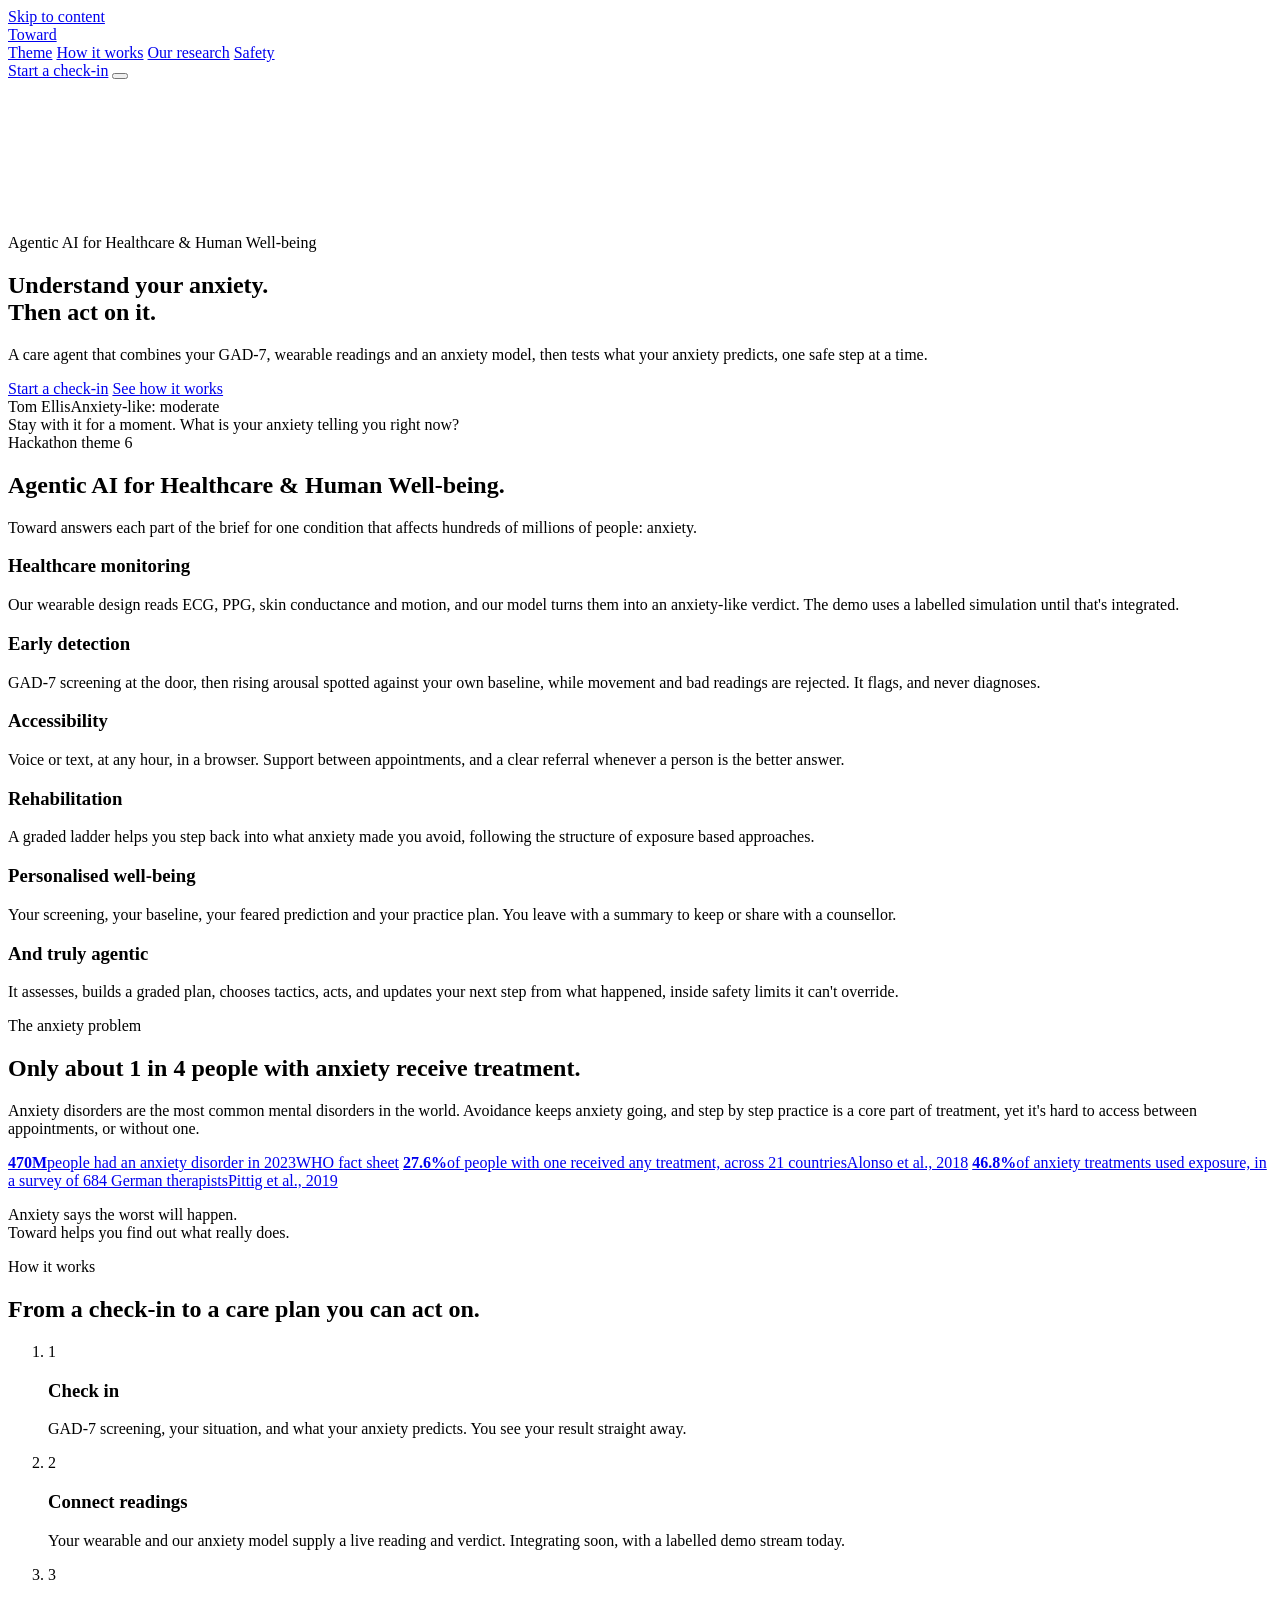
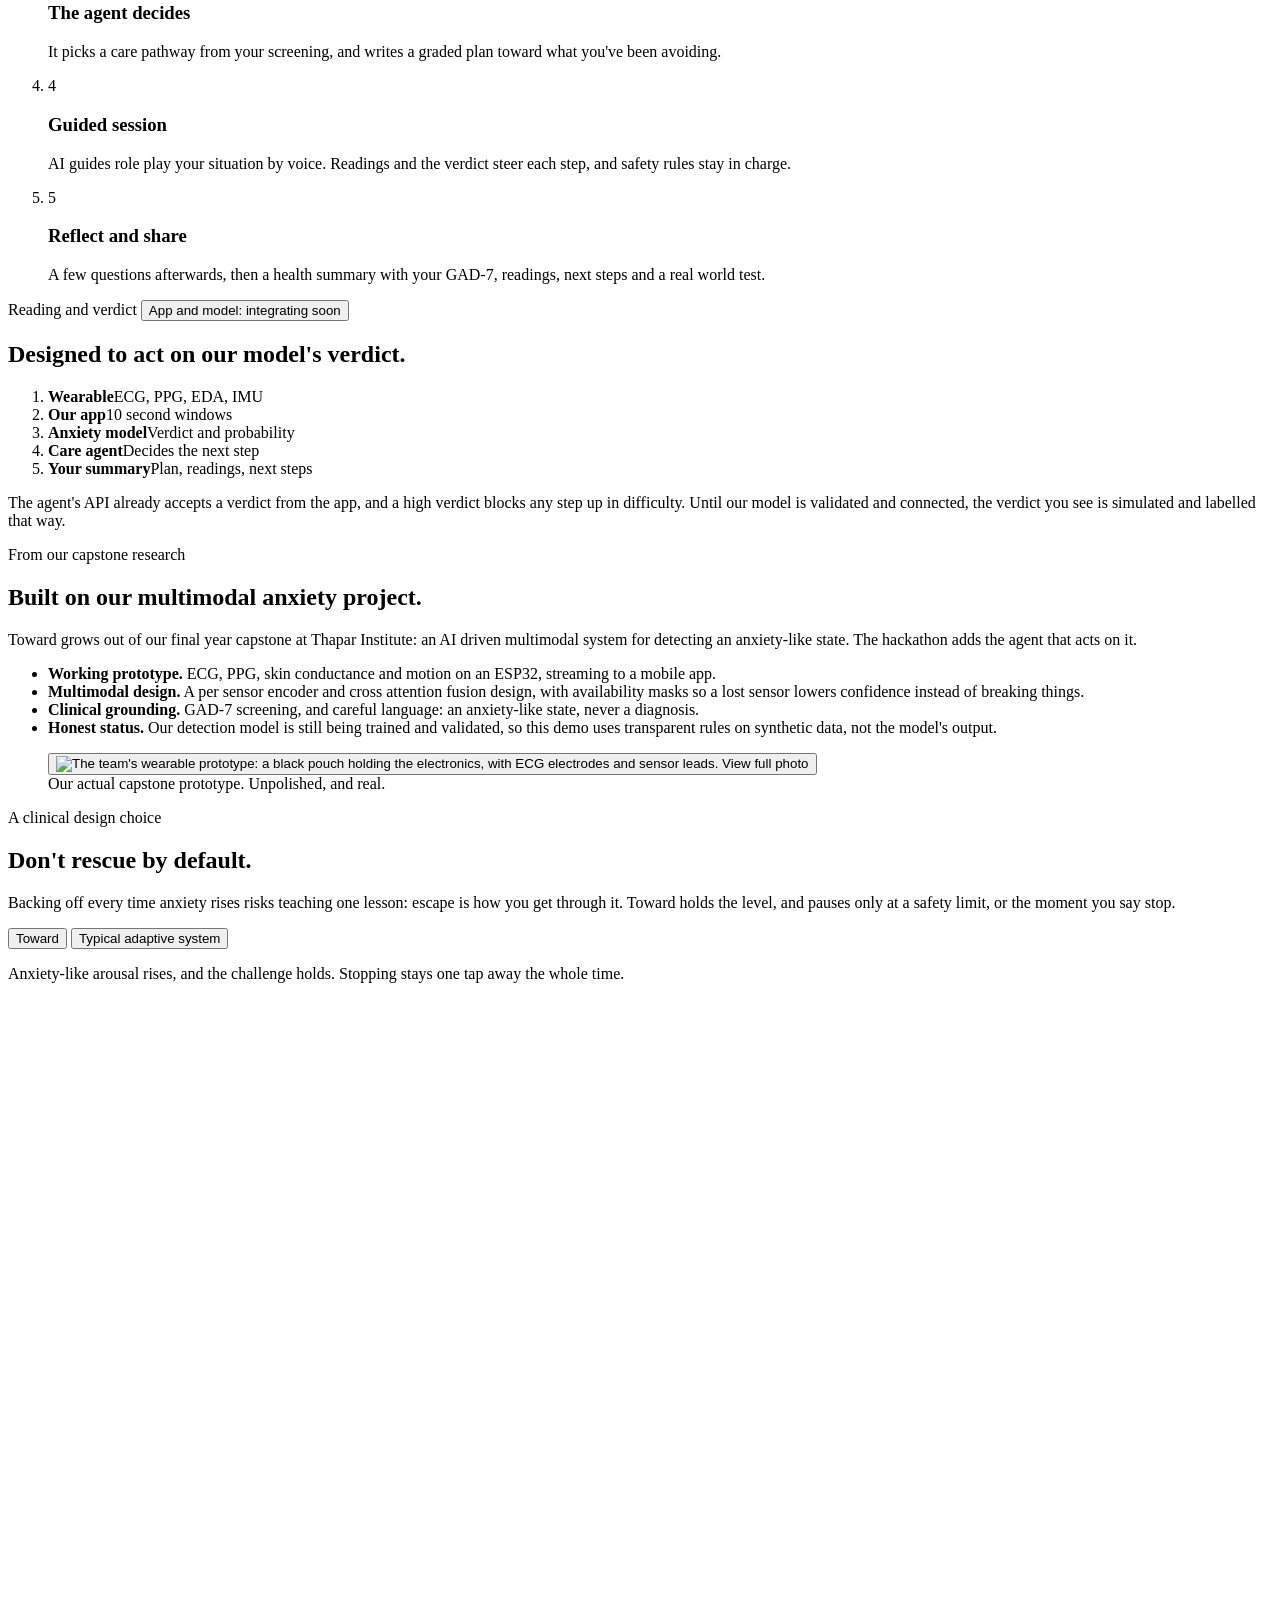
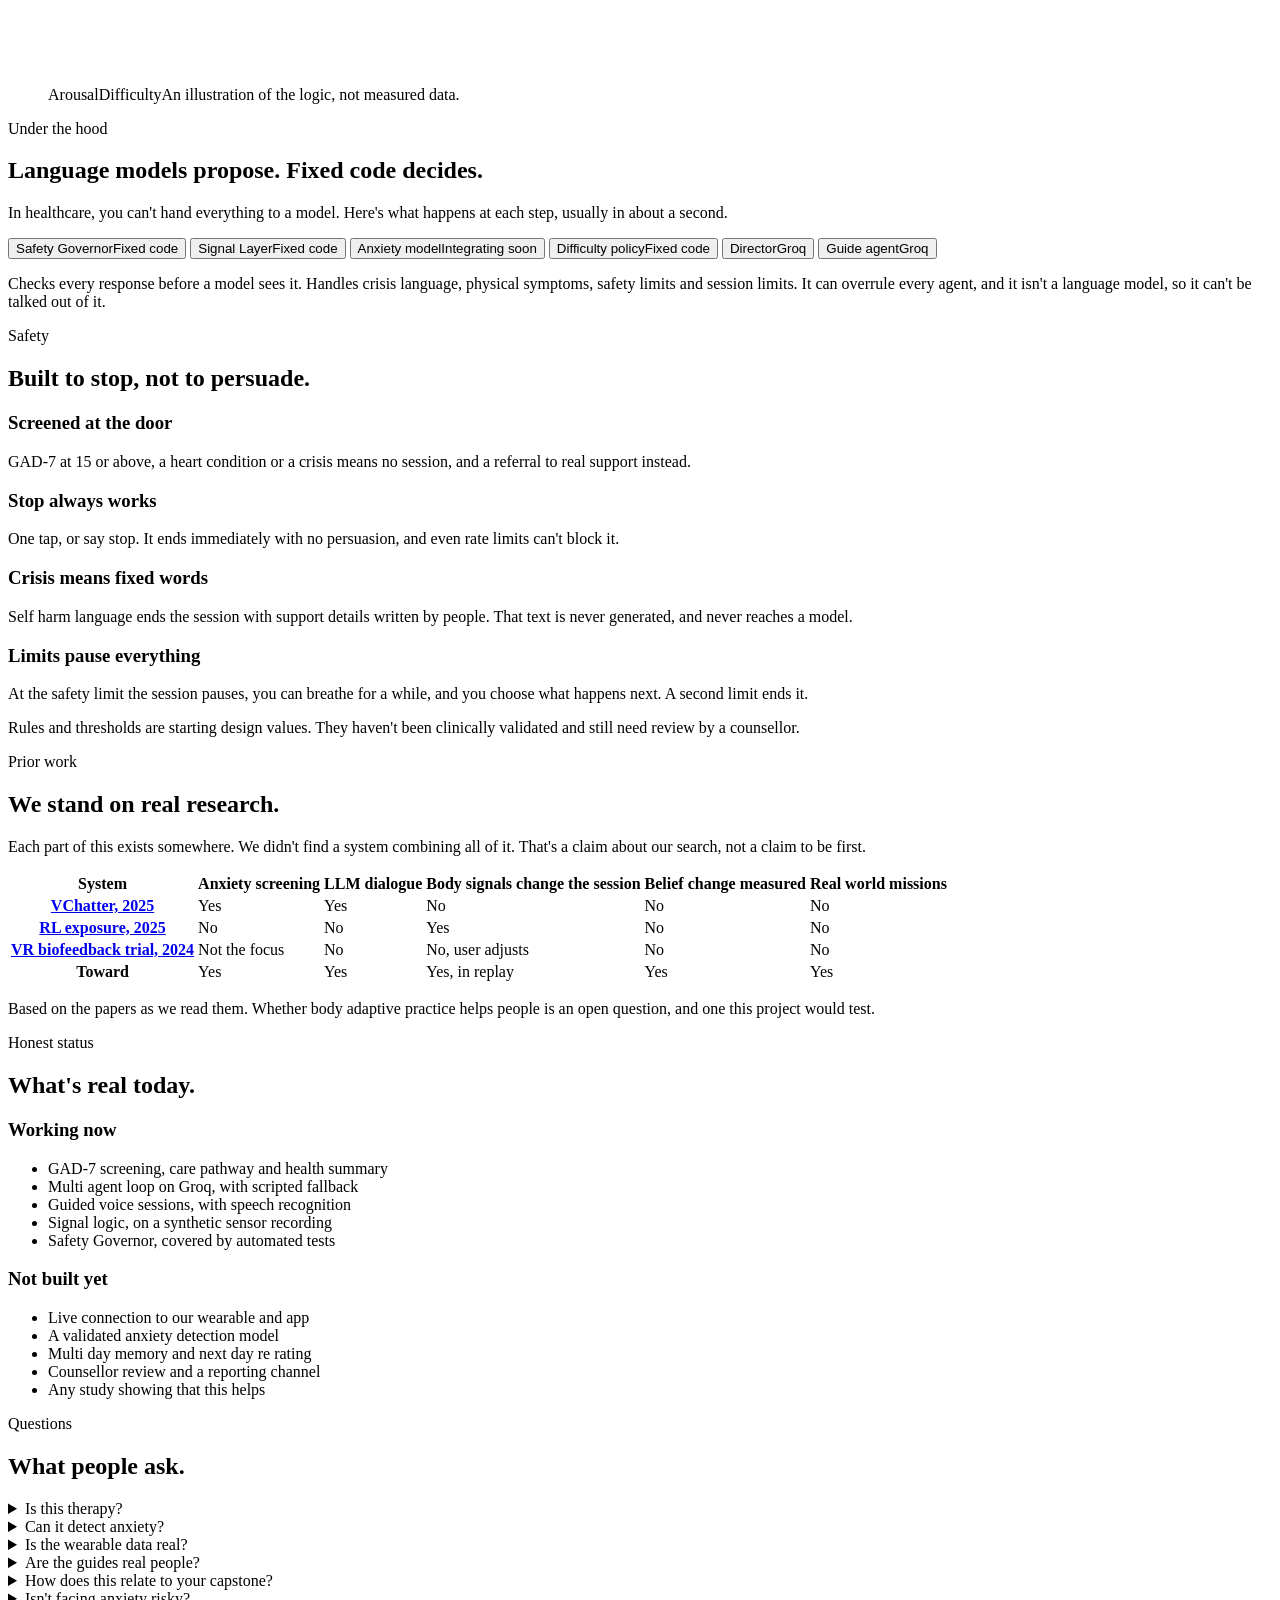
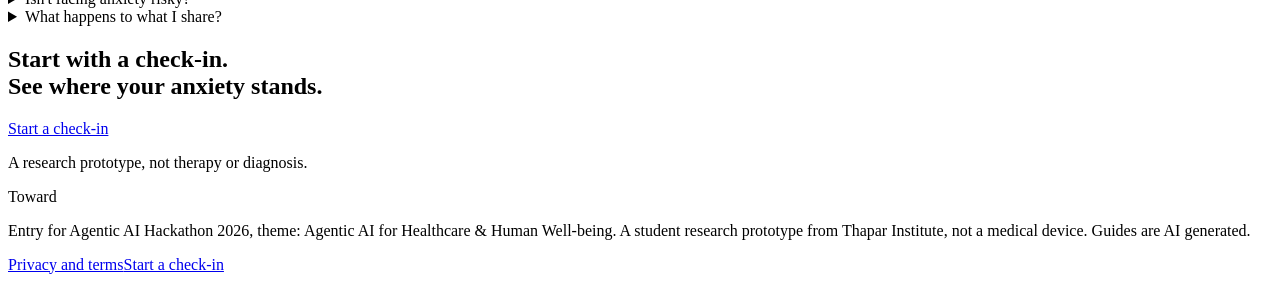
==== commit 4e564789: "Add integration dialog, full photo view and safer routing Open the prototype and app photos in full." ====
--- a/public/index.html
+++ b/public/index.html
@@ -45,7 +45,7 @@
     <div class="hero-copy">
       <span class="theme-chip caption-3">Agentic AI for Healthcare &amp; Human Well-being</span>
       <h1 class="heading-1 hero-title">Understand your anxiety.<br>Then act on it.</h1>
-      <p class="title-1 hero-sub">A care agent that combines your GAD-7, wearable readings and an anxiety model, decides which step fits, and guides you through it safely.</p>
+      <p class="title-1 hero-sub">A care agent that combines your GAD-7, wearable readings and an anxiety model, then tests what your anxiety predicts, one safe step at a time.</p>
       <div class="hero-actions">
         <a class="btn btn-cta btn-lg" href="/checkin">Start a check-in<i class="icon i20" style="--i:url(/icons/arrow-right.svg)"></i></a>
         <a class="hero-more body-5" href="#how">See how it works</a>
@@ -66,15 +66,15 @@
       <div class="fit-card clay reveal"><i class="icon i24" style="--i:url(/icons/heartbeat.svg)"></i><h3 class="heading-6">Healthcare monitoring</h3><p class="body-6 muted">Our wearable design reads ECG, PPG, skin conductance and motion, and our model turns them into an anxiety-like verdict. The demo uses a labelled simulation until that's integrated.</p></div>
       <div class="fit-card clay reveal"><i class="icon i24" style="--i:url(/icons/lightning.svg)"></i><h3 class="heading-6">Early detection</h3><p class="body-6 muted">GAD-7 screening at the door, then rising arousal spotted against your own baseline, while movement and bad readings are rejected. It flags, and never diagnoses.</p></div>
       <div class="fit-card clay reveal"><i class="icon i24" style="--i:url(/icons/hand-palm.svg)"></i><h3 class="heading-6">Accessibility</h3><p class="body-6 muted">Voice or text, at any hour, in a browser. Support between appointments, and a clear referral whenever a person is the better answer.</p></div>
-      <div class="fit-card clay reveal"><i class="icon i24" style="--i:url(/icons/path.svg)"></i><h3 class="heading-6">Rehabilitation</h3><p class="body-6 muted">A graded ladder rebuilds what anxiety took away, step by step, following the structure of exposure based approaches.</p></div>
-      <div class="fit-card clay reveal"><i class="icon i24" style="--i:url(/icons/target.svg)"></i><h3 class="heading-6">Personalised well-being</h3><p class="body-6 muted">Your screening, your baseline, your feared prediction and your care plan. You leave with a summary to keep or share with a counsellor.</p></div>
-      <div class="fit-card fit-agent clay reveal"><i class="icon i24" style="--i:url(/icons/cpu.svg)"></i><h3 class="heading-6">And truly agentic</h3><p class="body-6">It assesses, plans over days, chooses tactics, acts, and replans from evidence, inside safety limits it can't override.</p></div>
+      <div class="fit-card clay reveal"><i class="icon i24" style="--i:url(/icons/path.svg)"></i><h3 class="heading-6">Rehabilitation</h3><p class="body-6 muted">A graded ladder helps you step back into what anxiety made you avoid, following the structure of exposure based approaches.</p></div>
+      <div class="fit-card clay reveal"><i class="icon i24" style="--i:url(/icons/target.svg)"></i><h3 class="heading-6">Personalised well-being</h3><p class="body-6 muted">Your screening, your baseline, your feared prediction and your practice plan. You leave with a summary to keep or share with a counsellor.</p></div>
+      <div class="fit-card fit-agent clay reveal"><i class="icon i24" style="--i:url(/icons/cpu.svg)"></i><h3 class="heading-6">And truly agentic</h3><p class="body-6">It assesses, builds a graded plan, chooses tactics, acts, and updates your next step from what happened, inside safety limits it can't override.</p></div>
     </div>
   </section>
 
   <section class="section" id="problem">
     <span class="eyebrow caption-3 reveal">The anxiety problem</span>
-    <h2 class="heading-3 section-title reveal">Most people with anxiety never get the care that helps.</h2>
+    <h2 class="heading-3 section-title reveal">Only about 1 in 4 people with anxiety receive treatment.</h2>
     <p class="title-2 muted section-lead reveal">Anxiety disorders are the most common mental disorders in the world. Avoidance keeps anxiety going, and step by step practice is a core part of treatment, yet it's hard to access between appointments, or without one.</p>
     <div class="stats">
       <a class="stat clay reveal" href="https://www.who.int/news-room/fact-sheets/detail/anxiety-disorders" target="_blank" rel="noopener"><strong class="heading-2 mono">470M</strong><span class="body-5">people had an anxiety disorder in 2023</span><span class="caption-5 muted">WHO fact sheet</span></a>
@@ -102,7 +102,7 @@
   <section class="section connect" id="connect">
     <div class="connect-head">
       <span class="eyebrow caption-3 reveal">Reading and verdict</span>
-      <span class="soon-tag caption-3 reveal">App and model: integrating soon</span>
+      <button class="soon-tag caption-3 reveal" id="connect-open" type="button" aria-haspopup="dialog">App and model: integrating soon</button>
     </div>
     <h2 class="heading-3 section-title reveal">Designed to act on our model's verdict.</h2>
     <ol class="flow-line reveal">
@@ -124,11 +124,14 @@
         <li><strong>Working prototype.</strong> ECG, PPG, skin conductance and motion on an ESP32, streaming to a mobile app.</li>
         <li><strong>Multimodal design.</strong> A per sensor encoder and cross attention fusion design, with availability masks so a lost sensor lowers confidence instead of breaking things.</li>
         <li><strong>Clinical grounding.</strong> GAD-7 screening, and careful language: an anxiety-like state, never a diagnosis.</li>
-        <li><strong>Honest status.</strong> Our detection model is still being validated, so this demo uses transparent rules on synthetic data, not the model's output.</li>
+        <li><strong>Honest status.</strong> Our detection model is still being trained and validated, so this demo uses transparent rules on synthetic data, not the model's output.</li>
       </ul>
     </div>
     <figure class="research-photo clay reveal">
-      <img src="/img/prototype.jpg" alt="The team's wearable prototype: a black pouch holding the electronics, with ECG electrodes and sensor leads.">
+      <button class="photo-open" id="proto-open" type="button" aria-haspopup="dialog" data-caption="Our actual capstone prototype. ECG, PPG, skin conductance and motion sensors on an ESP32.">
+        <img src="/img/prototype.jpg" alt="The team's wearable prototype: a black pouch holding the electronics, with ECG electrodes and sensor leads.">
+        <span class="photo-hint caption-3"><i class="icon i16" style="--i:url(/icons/arrows-out.svg)"></i>View full photo</span>
+      </button>
       <figcaption class="caption-4 muted">Our actual capstone prototype. Unpolished, and real.</figcaption>
     </figure>
   </section>
@@ -175,6 +178,24 @@
       <div class="safe-card clay reveal"><i class="icon i24" style="--i:url(/icons/pause-circle.svg)"></i><h3 class="heading-6">Limits pause everything</h3><p class="body-6 muted">At the safety limit the session pauses, you can breathe for a while, and you choose what happens next. A second limit ends it.</p></div>
     </div>
     <p class="caption-5 muted reveal">Rules and thresholds are starting design values. They haven't been clinically validated and still need review by a counsellor.</p>
+  </section>
+
+  <section class="section" id="compare">
+    <span class="eyebrow caption-3 reveal">Prior work</span>
+    <h2 class="heading-3 section-title reveal">We stand on real research.</h2>
+    <p class="title-2 muted section-lead reveal">Each part of this exists somewhere. We didn't find a system combining all of it. That's a claim about our search, not a claim to be first.</p>
+    <div class="table-wrap clay reveal">
+      <table class="compare">
+        <thead><tr><th scope="col">System</th><th scope="col">Anxiety screening</th><th scope="col">LLM dialogue</th><th scope="col">Body signals change the session</th><th scope="col">Belief change measured</th><th scope="col">Real world missions</th></tr></thead>
+        <tbody>
+          <tr><th scope="row"><a href="https://arxiv.org/html/2506.03520" target="_blank" rel="noopener">VChatter, 2025</a></th><td class="y">Yes</td><td class="y">Yes</td><td>No</td><td>No</td><td>No</td></tr>
+          <tr><th scope="row"><a href="https://arxiv.org/abs/2504.14095" target="_blank" rel="noopener">RL exposure, 2025</a></th><td>No</td><td>No</td><td class="y">Yes</td><td>No</td><td>No</td></tr>
+          <tr><th scope="row"><a href="https://pmc.ncbi.nlm.nih.gov/articles/PMC11589380" target="_blank" rel="noopener">VR biofeedback trial, 2024</a></th><td>Not the focus</td><td>No</td><td>No, user adjusts</td><td>No</td><td>No</td></tr>
+          <tr class="us"><th scope="row">Toward</th><td class="y">Yes</td><td class="y">Yes</td><td class="y">Yes, in replay</td><td class="y">Yes</td><td class="y">Yes</td></tr>
+        </tbody>
+      </table>
+    </div>
+    <p class="caption-5 muted reveal">Based on the papers as we read them. Whether body adaptive practice helps people is an open question, and one this project would test.</p>
   </section>
 
   <section class="section" id="status">
@@ -213,7 +234,7 @@
   </section>
 
   <section class="final clay">
-    <h2 class="heading-2">Five minutes to understand<br>where your anxiety stands.</h2>
+    <h2 class="heading-2">Start with a check-in.<br>See where your anxiety stands.</h2>
     <a class="btn btn-cta btn-lg" href="/checkin">Start a check-in<i class="icon i20" style="--i:url(/icons/arrow-right.svg)"></i></a>
     <p class="caption-4">A research prototype, not therapy or diagnosis.</p>
   </section>
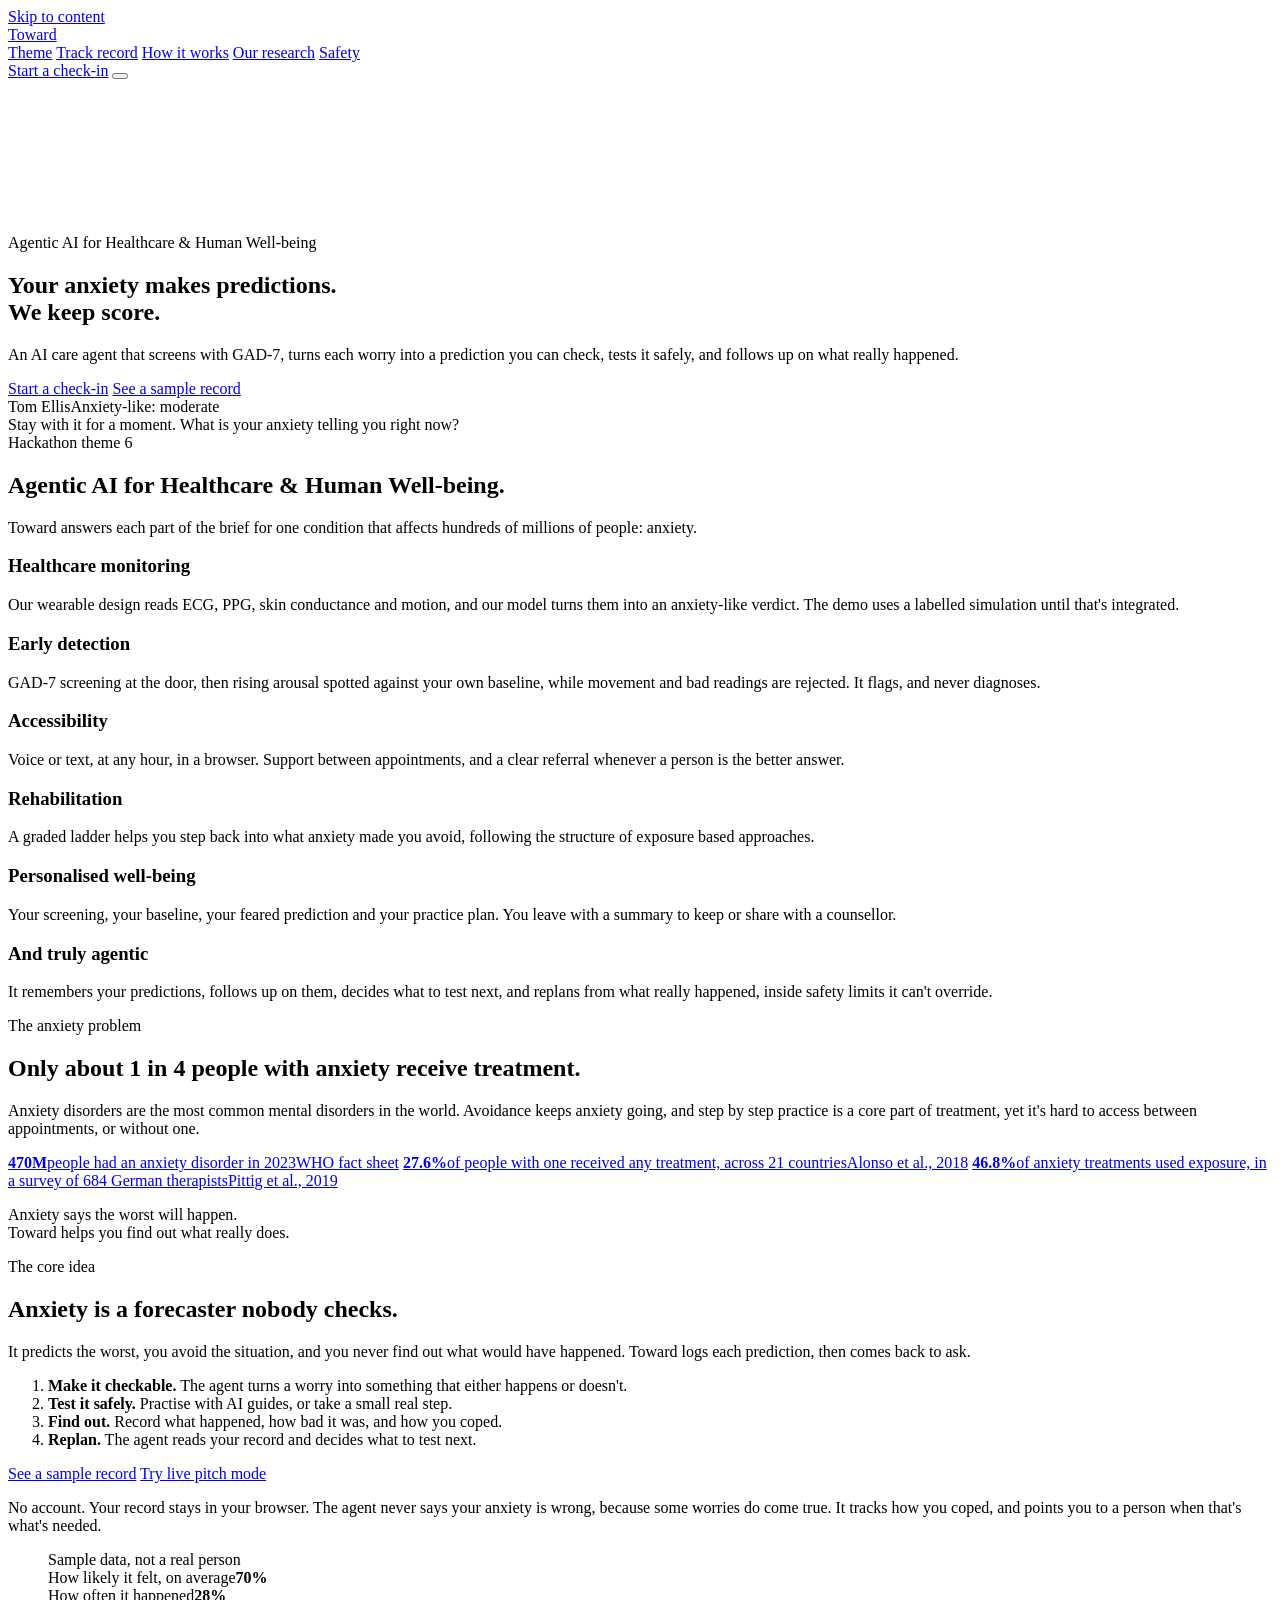
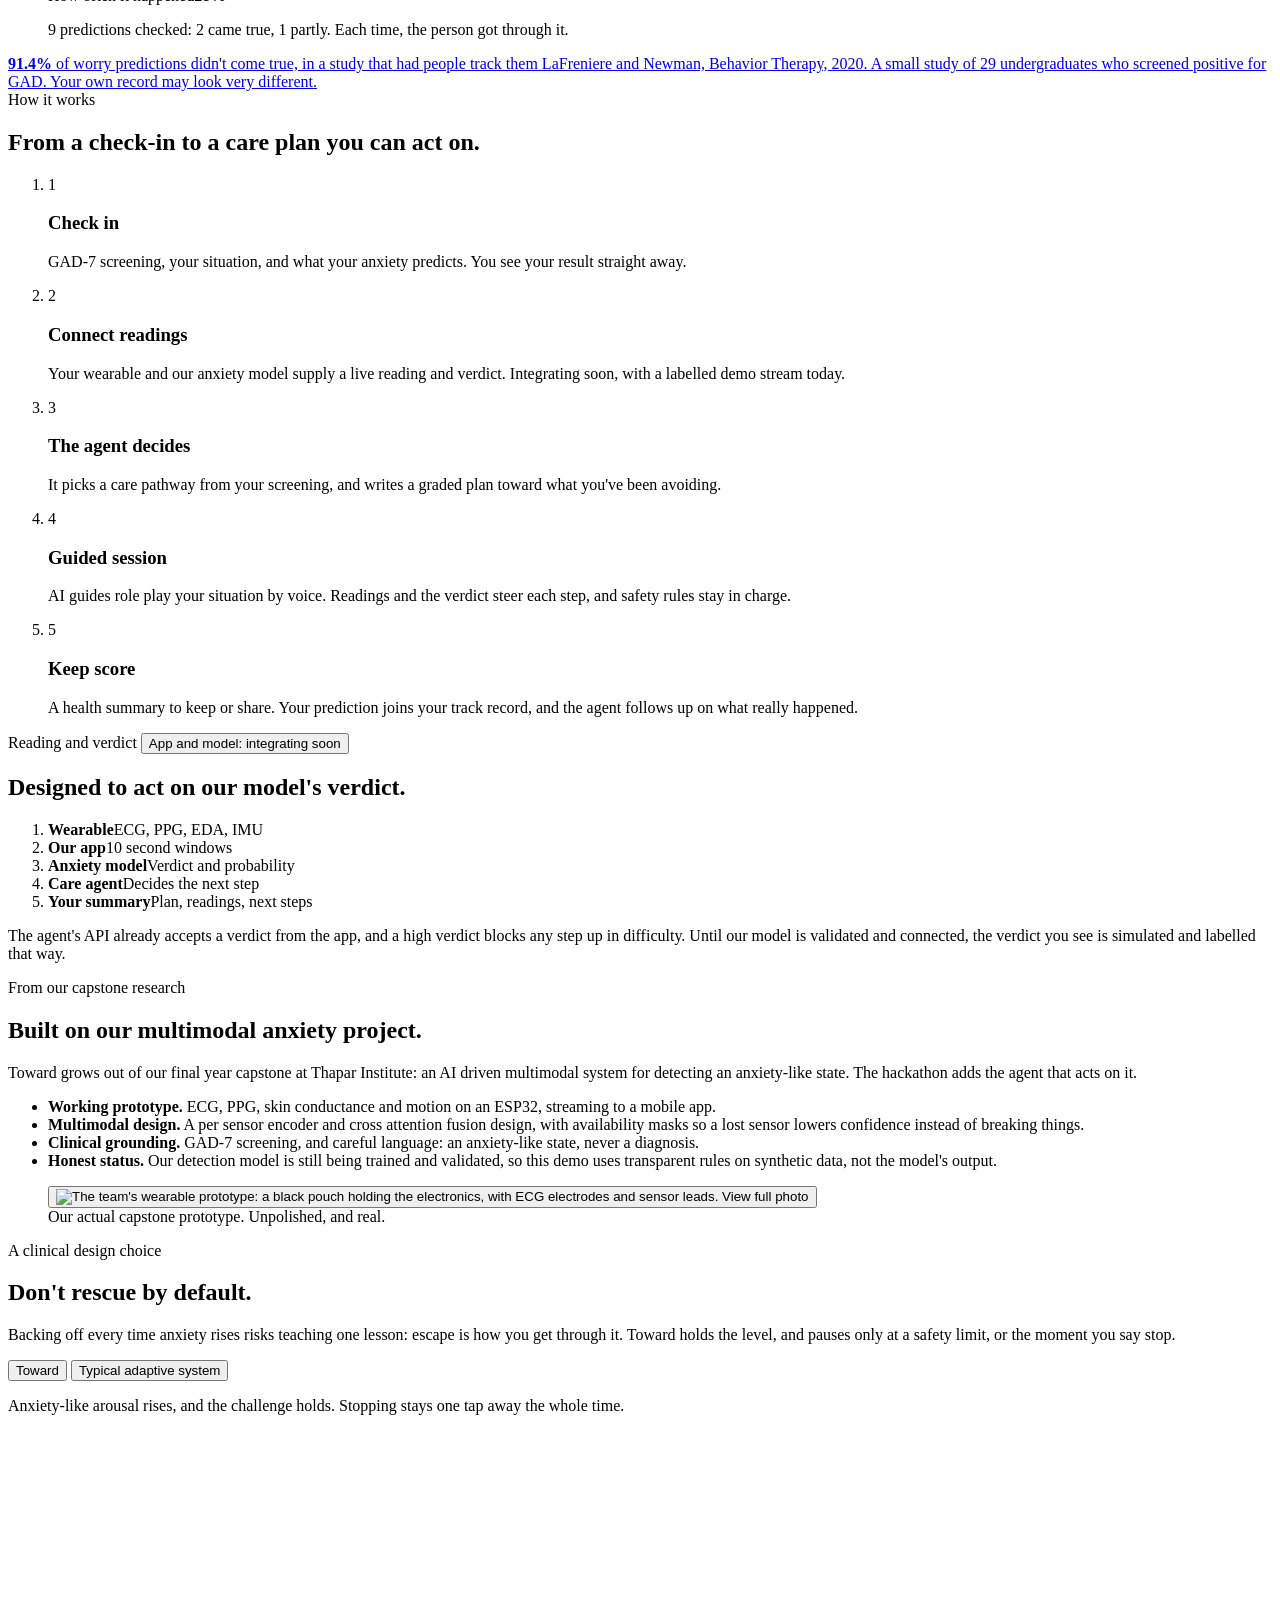
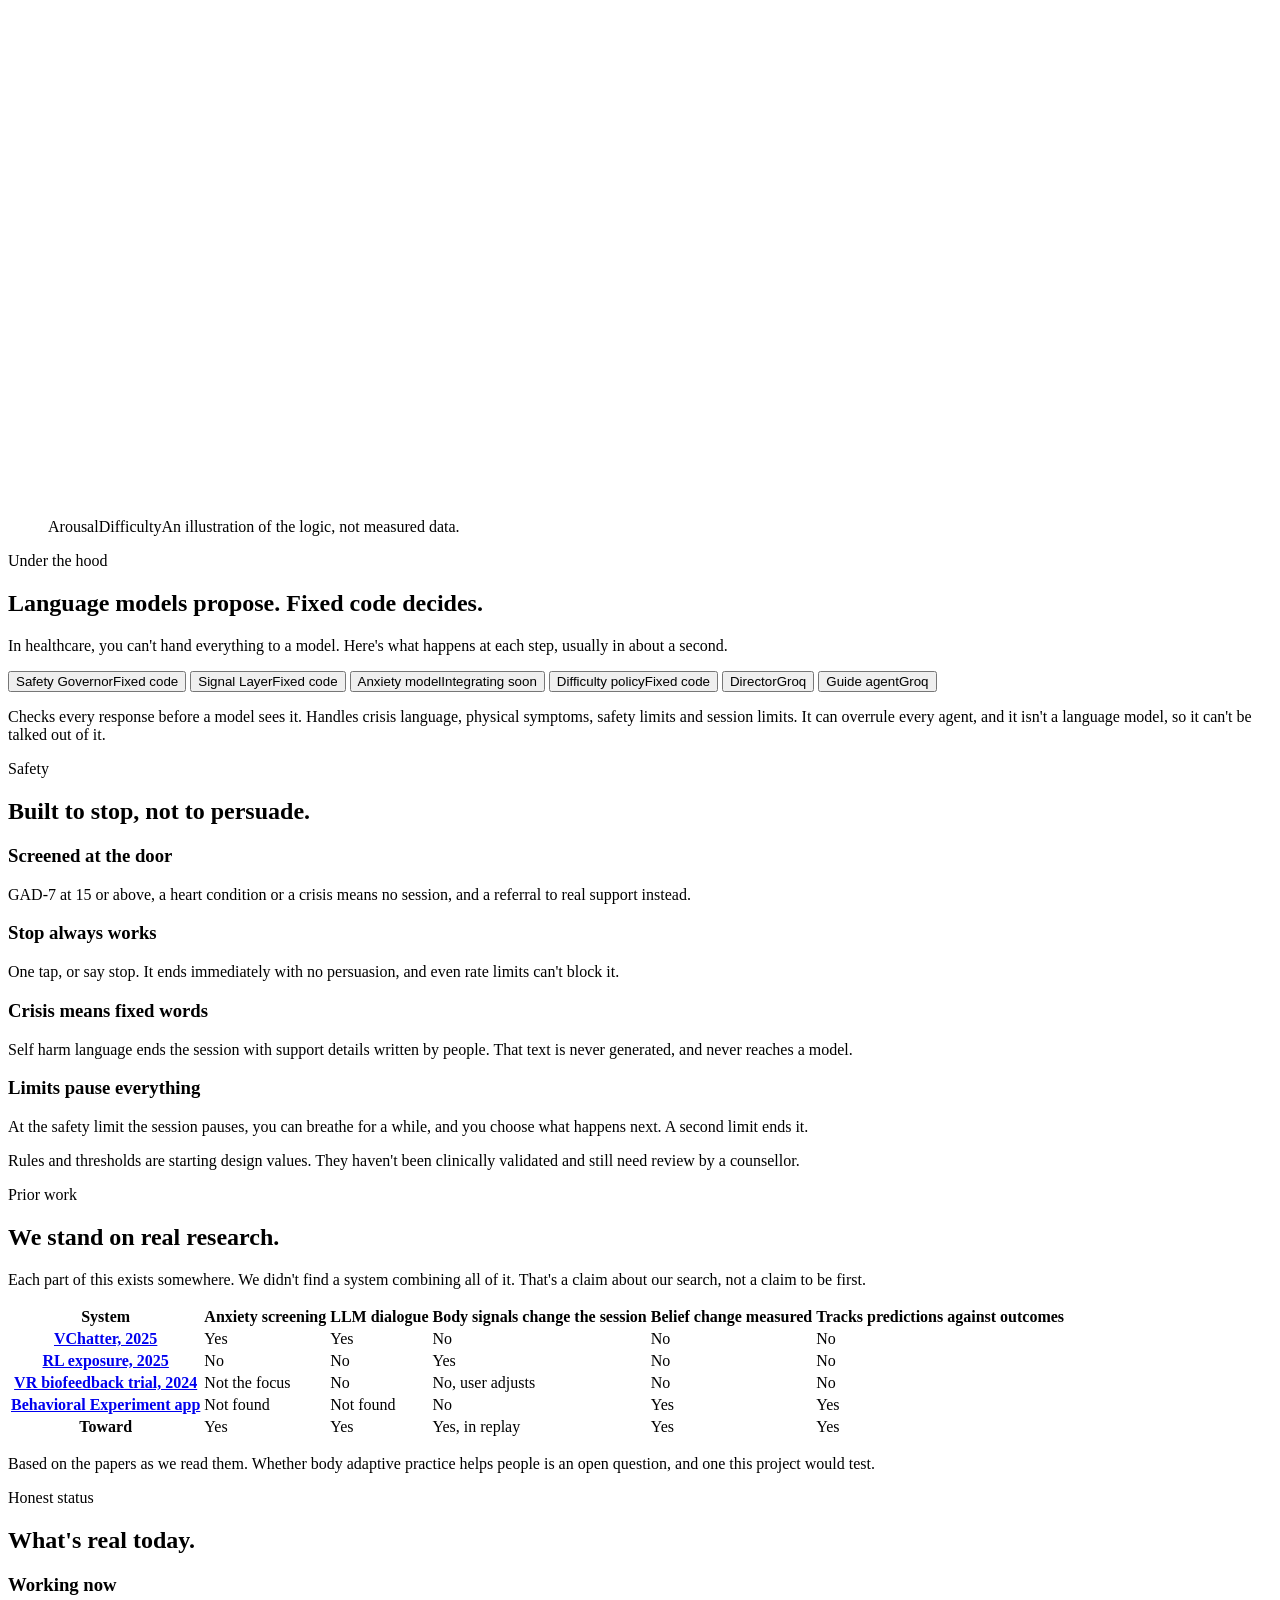
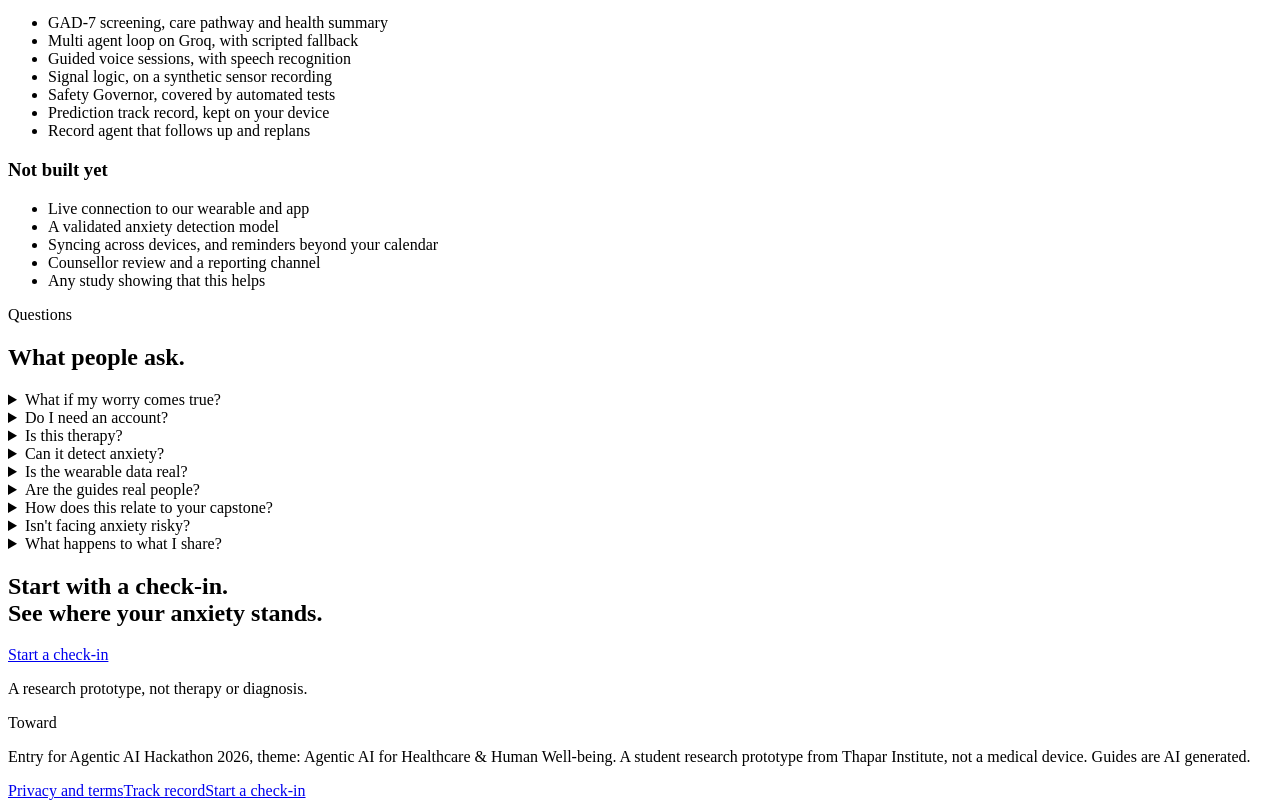
==== commit 5e66cbe8: "Add prediction track record, record agent and live pitch mode Log what anxiety predicts, check what " ====
--- a/public/index.html
+++ b/public/index.html
@@ -3,10 +3,10 @@
 <head>
 <meta charset="utf-8">
 <meta name="viewport" content="width=device-width, initial-scale=1">
-<title>Toward: an AI care agent for anxiety</title>
-<meta name="description" content="Toward is an agentic AI prototype for healthcare and human well-being. It combines GAD-7 screening, wearable readings and an anxiety model, decides what care step fits, and guides you through it safely.">
+<title>Toward: your anxiety makes predictions, we keep score</title>
+<meta name="description" content="Toward is an agentic AI prototype for healthcare and human well-being. It screens with GAD-7, turns each worry into a prediction you can check, tests it safely, and follows up on what really happened.">
 <meta property="og:title" content="Toward: an AI care agent for anxiety">
-<meta property="og:description" content="Agentic AI for healthcare and human well-being. Screening, wearable readings and guided care steps, under safety rules no language model can override.">
+<meta property="og:description" content="Agentic AI for healthcare and human well-being. Anxiety makes predictions, and Toward keeps score, under safety rules no language model can override.">
 <meta property="og:type" content="website">
 <meta property="og:image" content="/img/og.jpg">
 <meta name="twitter:card" content="summary_large_image">
@@ -23,6 +23,7 @@
   <a class="brand" href="/" aria-current="page"><span class="brand-mark" aria-hidden="true"></span><span class="title-2">Toward</span></a>
   <div class="nav-links">
     <a href="#theme">Theme</a>
+    <a href="#keep-score">Track record</a>
     <a href="#how">How it works</a>
     <a href="#research">Our research</a>
     <a href="#safety">Safety</a>
@@ -32,6 +33,7 @@
 </nav>
 <div class="menu" id="menu" hidden>
   <a href="#theme">Theme</a>
+  <a href="#keep-score">Track record</a>
   <a href="#how">How it works</a>
   <a href="#research">Our research</a>
   <a href="#safety">Safety</a>
@@ -44,11 +46,11 @@
     <canvas id="hero-trace" aria-hidden="true"></canvas>
     <div class="hero-copy">
       <span class="theme-chip caption-3">Agentic AI for Healthcare &amp; Human Well-being</span>
-      <h1 class="heading-1 hero-title">Understand your anxiety.<br>Then act on it.</h1>
-      <p class="title-1 hero-sub">A care agent that combines your GAD-7, wearable readings and an anxiety model, then tests what your anxiety predicts, one safe step at a time.</p>
+      <h1 class="heading-1 hero-title">Your anxiety makes predictions.<br>We keep score.</h1>
+      <p class="title-1 hero-sub">An AI care agent that screens with GAD-7, turns each worry into a prediction you can check, tests it safely, and follows up on what really happened.</p>
       <div class="hero-actions">
         <a class="btn btn-cta btn-lg" href="/checkin">Start a check-in<i class="icon i20" style="--i:url(/icons/arrow-right.svg)"></i></a>
-        <a class="hero-more body-5" href="#how">See how it works</a>
+        <a class="hero-more body-5" href="/record?sample=1">See a sample record</a>
       </div>
     </div>
     <div id="hero-panel" role="group" aria-label="Three AI generated guides"></div>
@@ -68,7 +70,7 @@
       <div class="fit-card clay reveal"><i class="icon i24" style="--i:url(/icons/hand-palm.svg)"></i><h3 class="heading-6">Accessibility</h3><p class="body-6 muted">Voice or text, at any hour, in a browser. Support between appointments, and a clear referral whenever a person is the better answer.</p></div>
       <div class="fit-card clay reveal"><i class="icon i24" style="--i:url(/icons/path.svg)"></i><h3 class="heading-6">Rehabilitation</h3><p class="body-6 muted">A graded ladder helps you step back into what anxiety made you avoid, following the structure of exposure based approaches.</p></div>
       <div class="fit-card clay reveal"><i class="icon i24" style="--i:url(/icons/target.svg)"></i><h3 class="heading-6">Personalised well-being</h3><p class="body-6 muted">Your screening, your baseline, your feared prediction and your practice plan. You leave with a summary to keep or share with a counsellor.</p></div>
-      <div class="fit-card fit-agent clay reveal"><i class="icon i24" style="--i:url(/icons/cpu.svg)"></i><h3 class="heading-6">And truly agentic</h3><p class="body-6">It assesses, builds a graded plan, chooses tactics, acts, and updates your next step from what happened, inside safety limits it can't override.</p></div>
+      <div class="fit-card fit-agent clay reveal"><i class="icon i24" style="--i:url(/icons/cpu.svg)"></i><h3 class="heading-6">And truly agentic</h3><p class="body-6">It remembers your predictions, follows up on them, decides what to test next, and replans from what really happened, inside safety limits it can't override.</p></div>
     </div>
   </section>
 
@@ -87,6 +89,38 @@
     <p class="heading-2" id="tagline">Anxiety says the worst will happen.<br>Toward helps you find out what really does.</p>
   </section>
 
+  <section class="section keep" id="keep-score">
+    <div class="keep-copy">
+      <span class="eyebrow caption-3 reveal">The core idea</span>
+      <h2 class="heading-3 section-title reveal">Anxiety is a forecaster nobody checks.</h2>
+      <p class="title-2 muted reveal">It predicts the worst, you avoid the situation, and you never find out what would have happened. Toward logs each prediction, then comes back to ask.</p>
+      <ol class="keep-steps body-6 reveal">
+        <li><strong>Make it checkable.</strong> The agent turns a worry into something that either happens or doesn't.</li>
+        <li><strong>Test it safely.</strong> Practise with AI guides, or take a small real step.</li>
+        <li><strong>Find out.</strong> Record what happened, how bad it was, and how you coped.</li>
+        <li><strong>Replan.</strong> The agent reads your record and decides what to test next.</li>
+      </ol>
+      <div class="keep-actions reveal">
+        <a class="btn btn-cta" href="/record?sample=1">See a sample record</a>
+        <a class="btn btn-white" href="/pitch">Try live pitch mode</a>
+      </div>
+      <p class="caption-5 muted reveal">No account. Your record stays in your browser. The agent never says your anxiety is wrong, because some worries do come true. It tracks how you coped, and points you to a person when that's what's needed.</p>
+    </div>
+    <div class="keep-side">
+      <figure class="keep-score clay reveal" aria-label="A sample track record">
+        <figcaption class="keep-tag caption-3">Sample data, not a real person</figcaption>
+        <div class="keep-bar"><div class="keep-bar-head"><span class="title-4">How likely it felt, on average</span><strong class="heading-5 mono">70%</strong></div><div class="keep-track"><i style="width:70%"></i></div></div>
+        <div class="keep-bar keep-bar-b"><div class="keep-bar-head"><span class="title-4">How often it happened</span><strong class="heading-5 mono">28%</strong></div><div class="keep-track"><i style="width:28%"></i></div></div>
+        <p class="body-6 muted">9 predictions checked: 2 came true, 1 partly. Each time, the person got through it.</p>
+      </figure>
+      <a class="keep-study clay reveal" href="https://pmc.ncbi.nlm.nih.gov/articles/PMC7233480/" target="_blank" rel="noopener">
+        <strong class="heading-2 mono">91.4%</strong>
+        <span class="body-5">of worry predictions didn't come true, in a study that had people track them</span>
+        <span class="caption-5 muted">LaFreniere and Newman, Behavior Therapy, 2020. A small study of 29 undergraduates who screened positive for GAD. Your own record may look very different.</span>
+      </a>
+    </div>
+  </section>
+
   <section class="section" id="how">
     <span class="eyebrow caption-3 reveal">How it works</span>
     <h2 class="heading-3 section-title reveal">From a check-in to a care plan you can act on.</h2>
@@ -95,7 +129,7 @@
       <li class="step clay reveal"><span class="step-n mono step-b">2</span><h3 class="heading-6">Connect readings</h3><p class="body-6 muted">Your wearable and our anxiety model supply a live reading and verdict. Integrating soon, with a labelled demo stream today.</p></li>
       <li class="step clay reveal"><span class="step-n mono step-c">3</span><h3 class="heading-6">The agent decides</h3><p class="body-6 muted">It picks a care pathway from your screening, and writes a graded plan toward what you've been avoiding.</p></li>
       <li class="step clay reveal"><span class="step-n mono step-d">4</span><h3 class="heading-6">Guided session</h3><p class="body-6 muted">AI guides role play your situation by voice. Readings and the verdict steer each step, and safety rules stay in charge.</p></li>
-      <li class="step clay reveal"><span class="step-n mono step-e">5</span><h3 class="heading-6">Reflect and share</h3><p class="body-6 muted">A few questions afterwards, then a health summary with your GAD-7, readings, next steps and a real world test.</p></li>
+      <li class="step clay reveal"><span class="step-n mono step-e">5</span><h3 class="heading-6">Keep score</h3><p class="body-6 muted">A health summary to keep or share. Your prediction joins your track record, and the agent follows up on what really happened.</p></li>
     </ol>
   </section>
 
@@ -186,11 +220,12 @@
     <p class="title-2 muted section-lead reveal">Each part of this exists somewhere. We didn't find a system combining all of it. That's a claim about our search, not a claim to be first.</p>
     <div class="table-wrap clay reveal">
       <table class="compare">
-        <thead><tr><th scope="col">System</th><th scope="col">Anxiety screening</th><th scope="col">LLM dialogue</th><th scope="col">Body signals change the session</th><th scope="col">Belief change measured</th><th scope="col">Real world missions</th></tr></thead>
+        <thead><tr><th scope="col">System</th><th scope="col">Anxiety screening</th><th scope="col">LLM dialogue</th><th scope="col">Body signals change the session</th><th scope="col">Belief change measured</th><th scope="col">Tracks predictions against outcomes</th></tr></thead>
         <tbody>
           <tr><th scope="row"><a href="https://arxiv.org/html/2506.03520" target="_blank" rel="noopener">VChatter, 2025</a></th><td class="y">Yes</td><td class="y">Yes</td><td>No</td><td>No</td><td>No</td></tr>
           <tr><th scope="row"><a href="https://arxiv.org/abs/2504.14095" target="_blank" rel="noopener">RL exposure, 2025</a></th><td>No</td><td>No</td><td class="y">Yes</td><td>No</td><td>No</td></tr>
           <tr><th scope="row"><a href="https://pmc.ncbi.nlm.nih.gov/articles/PMC11589380" target="_blank" rel="noopener">VR biofeedback trial, 2024</a></th><td>Not the focus</td><td>No</td><td>No, user adjusts</td><td>No</td><td>No</td></tr>
+          <tr><th scope="row"><a href="https://behavioralexperiment.com/" target="_blank" rel="noopener">Behavioral Experiment app</a></th><td>Not found</td><td>Not found</td><td>No</td><td class="y">Yes</td><td class="y">Yes</td></tr>
           <tr class="us"><th scope="row">Toward</th><td class="y">Yes</td><td class="y">Yes</td><td class="y">Yes, in replay</td><td class="y">Yes</td><td class="y">Yes</td></tr>
         </tbody>
       </table>
@@ -208,11 +243,13 @@
         <li>Guided voice sessions, with speech recognition</li>
         <li>Signal logic, on a synthetic sensor recording</li>
         <li>Safety Governor, covered by automated tests</li>
+        <li>Prediction track record, kept on your device</li>
+        <li>Record agent that follows up and replans</li>
       </ul></div>
       <div class="status-card status-next clay reveal"><h3 class="heading-6">Not built yet</h3><ul class="check-list body-6">
         <li>Live connection to our wearable and app</li>
         <li>A validated anxiety detection model</li>
-        <li>Multi day memory and next day re rating</li>
+        <li>Syncing across devices, and reminders beyond your calendar</li>
         <li>Counsellor review and a reporting channel</li>
         <li>Any study showing that this helps</li>
       </ul></div>
@@ -223,13 +260,15 @@
     <span class="eyebrow caption-3 reveal">Questions</span>
     <h2 class="heading-3 section-title reveal">What people ask.</h2>
     <div class="faq reveal">
+      <details class="clay"><summary class="title-2">What if my worry comes true?</summary><p class="body-3 muted">Then that goes in your record too, along with how bad it was and how you coped. Toward never tells you that your anxiety is wrong. If coping has been hard, it suggests talking to a counsellor or someone you trust.</p></details>
+      <details class="clay"><summary class="title-2">Do I need an account?</summary><p class="body-3 muted">No. Your track record is saved in your own browser, on your device, and we keep no copy. That means it won't follow you to another device, and clearing your browser data removes it.</p></details>
       <details class="clay"><summary class="title-2">Is this therapy?</summary><p class="body-3 muted">No. It's a research prototype for anxiety screening and practice support. It doesn't diagnose or treat anything. If you're struggling, please speak to a counsellor or doctor.</p></details>
       <details class="clay"><summary class="title-2">Can it detect anxiety?</summary><p class="body-3 muted">Not as a diagnosis. It tracks change against your own baseline and treats that as an anxiety-like signal. Readings and feelings often disagree. Validating a detection model is the work of our capstone.</p></details>
       <details class="clay"><summary class="title-2">Is the wearable data real?</summary><p class="body-3 muted">In this demo, no. It's a synthetic recording and a simulated verdict, both labelled on screen, while the app and model are being integrated. Your answers, your voice and the agents are live.</p></details>
       <details class="clay"><summary class="title-2">Are the guides real people?</summary><p class="body-3 muted">No. They're AI generated characters, not clinicians, and their words are written live by language models.</p></details>
       <details class="clay"><summary class="title-2">How does this relate to your capstone?</summary><p class="body-3 muted">It shares the same anxiety focus, 4 sensor prototype, multimodal design and GAD-7 grounding. The capstone asks whether we can detect an anxiety-like state. Toward asks what a care agent should do next.</p></details>
       <details class="clay"><summary class="title-2">Isn't facing anxiety risky?</summary><p class="body-3 muted">It can be, which is why there's screening, consent, a stop control and limits in fixed code. It's aimed at mild to moderate anxiety. These rules still need professional review.</p></details>
-      <details class="clay"><summary class="title-2">What happens to what I share?</summary><p class="body-3 muted">Your words and screening band go to Groq to write your plan and summary. We have no database and no accounts. Read the <a href="/privacy">privacy note</a>.</p></details>
+      <details class="clay"><summary class="title-2">What happens to what I share?</summary><p class="body-3 muted">Your words and screening band go to Groq to write your plan and summary, and your record goes there when the agent reviews it. We have no database and no accounts. Read the <a href="/privacy">privacy note</a>.</p></details>
     </div>
   </section>
 
@@ -243,7 +282,7 @@
 <footer class="footer">
   <div class="brand"><span class="brand-mark" aria-hidden="true"></span><span class="title-3">Toward</span></div>
   <p class="caption-5 muted">Entry for Agentic AI Hackathon 2026, theme: Agentic AI for Healthcare &amp; Human Well-being. A student research prototype from Thapar Institute, not a medical device. Guides are AI generated.</p>
-  <nav class="footer-links caption-4" aria-label="Footer"><a href="/privacy">Privacy and terms</a><a href="/checkin">Start a check-in</a></nav>
+  <nav class="footer-links caption-4" aria-label="Footer"><a href="/privacy">Privacy and terms</a><a href="/record">Track record</a><a href="/checkin">Start a check-in</a></nav>
 </footer>
 
 <script type="module" src="/js/site.js"></script>
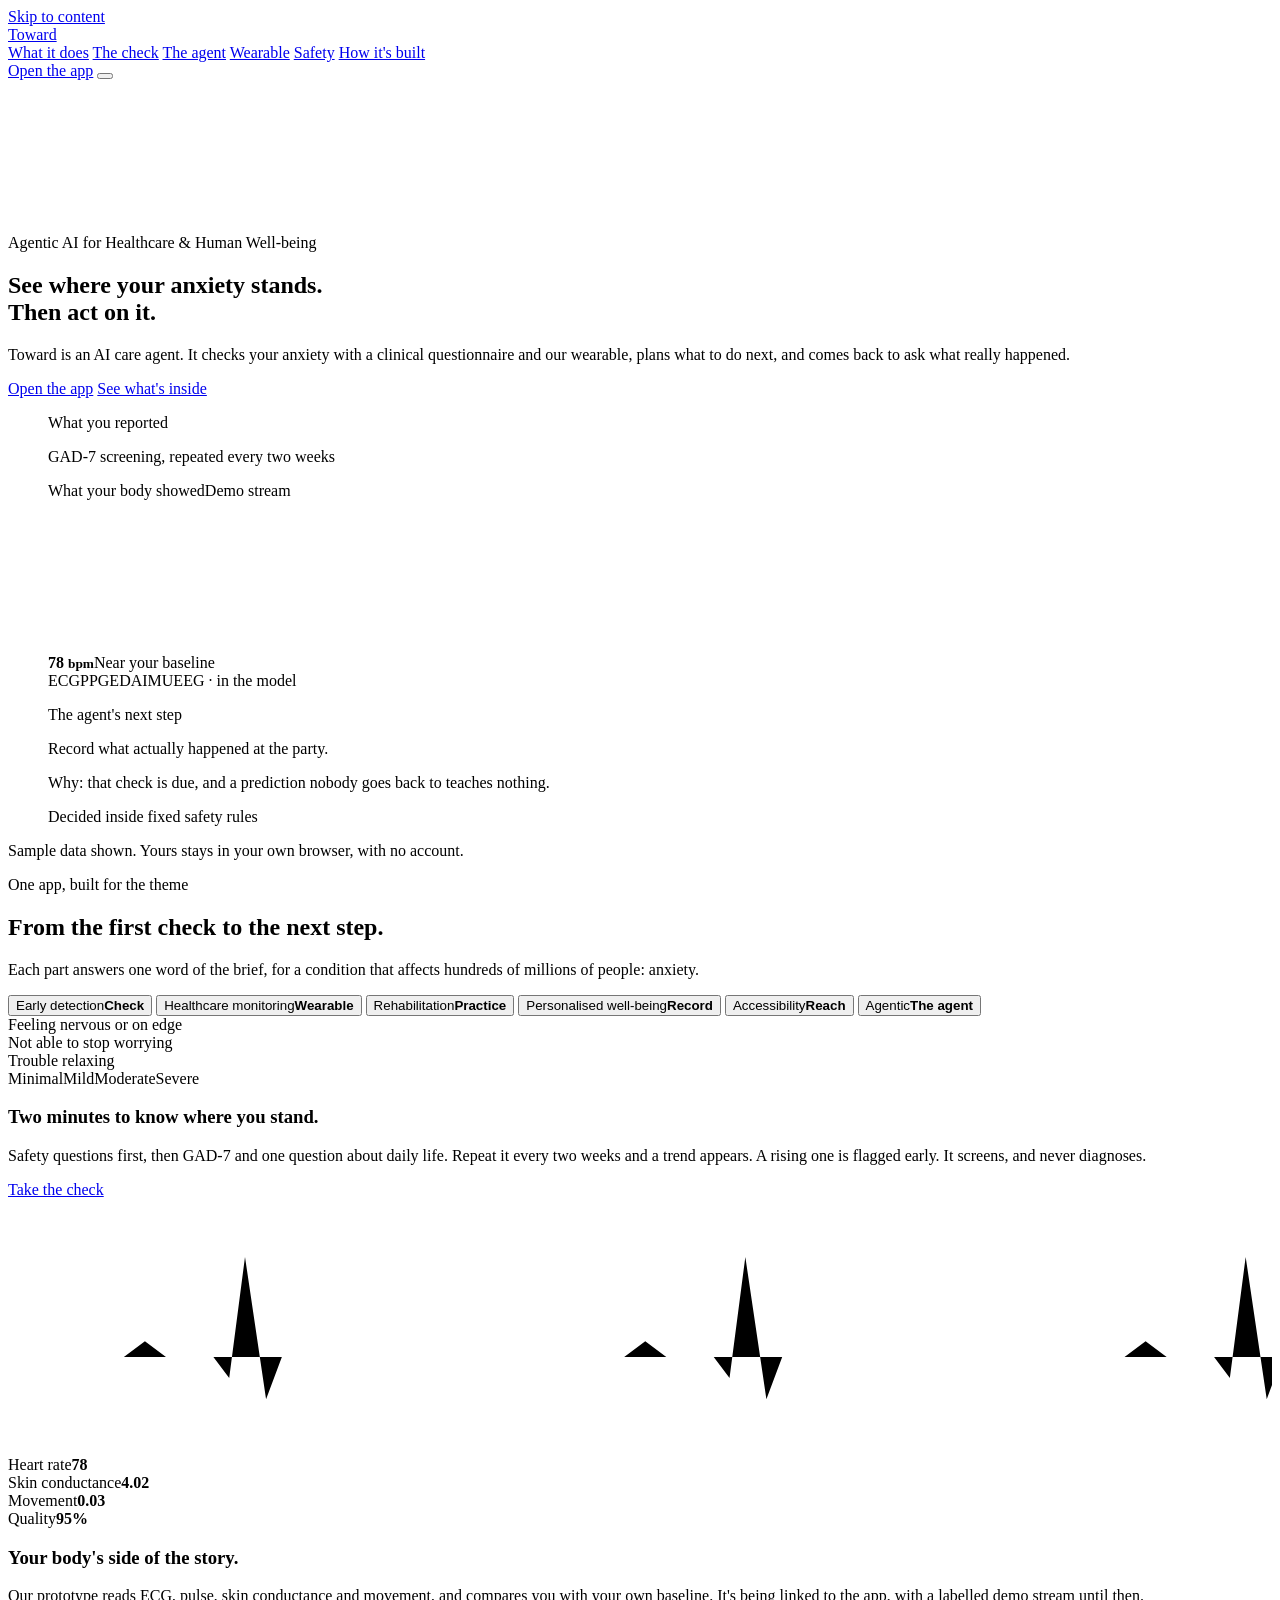
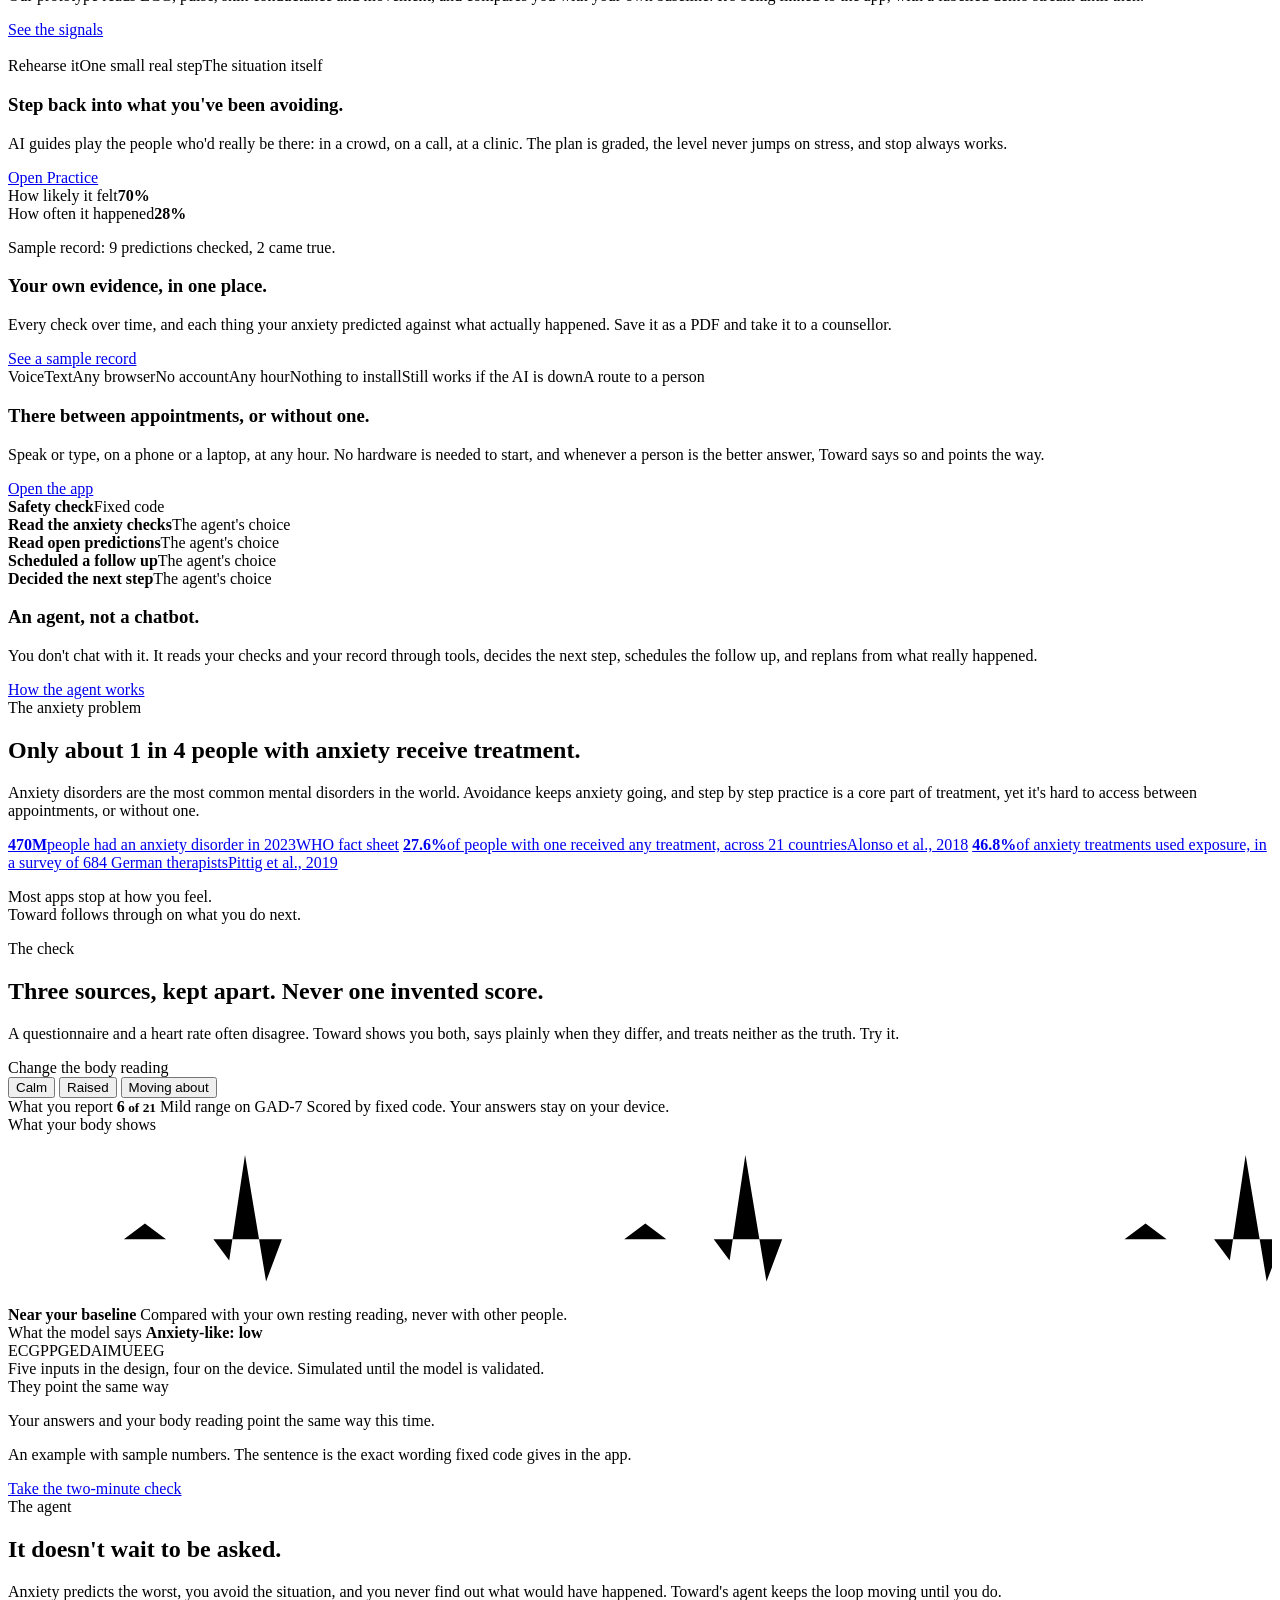
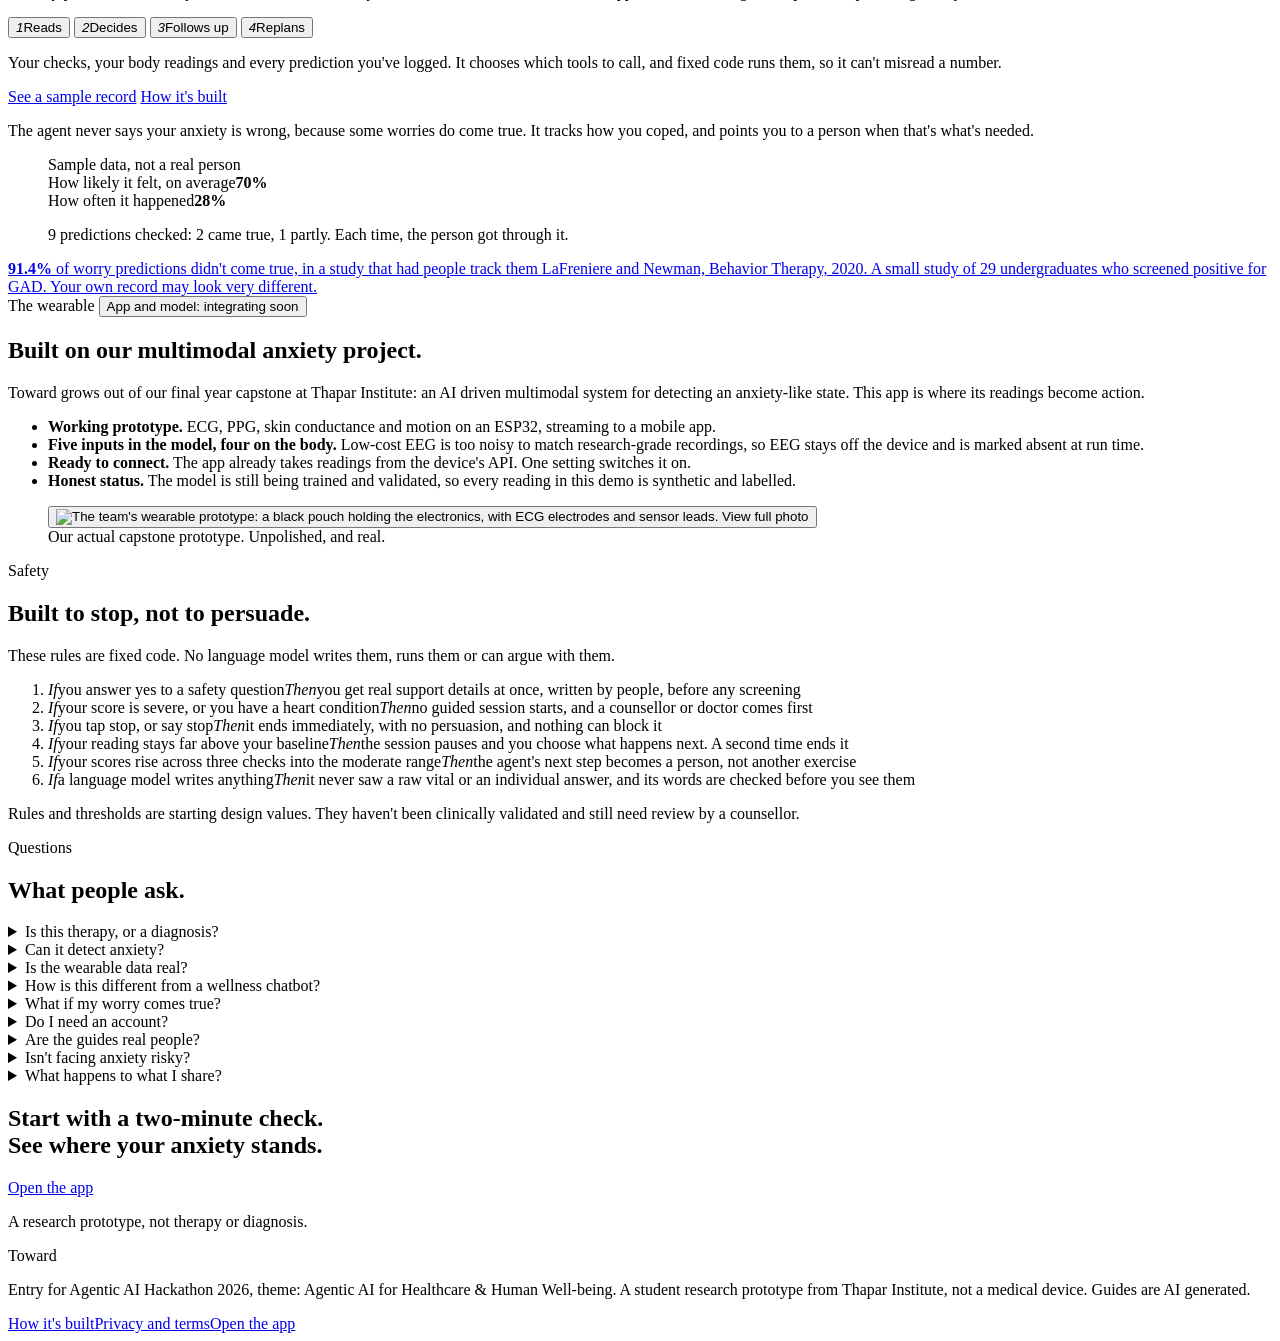
==== commit 3866bcb4: "Rebuild Toward as a full anxiety app with an agent that reads and decides Adds Home, Check, Wearable" ====
--- a/public/index.html
+++ b/public/index.html
@@ -3,10 +3,10 @@
 <head>
 <meta charset="utf-8">
 <meta name="viewport" content="width=device-width, initial-scale=1">
-<title>Toward: your anxiety makes predictions, we keep score</title>
-<meta name="description" content="Toward is an agentic AI prototype for healthcare and human well-being. It screens with GAD-7, turns each worry into a prediction you can check, tests it safely, and follows up on what really happened.">
+<title>Toward: an AI care agent for anxiety</title>
+<meta name="description" content="Toward is an agentic AI prototype for healthcare and human well-being. It checks anxiety with GAD-7 and a wearable, keeps what you report apart from what your body shows, then plans and follows up on the next step.">
 <meta property="og:title" content="Toward: an AI care agent for anxiety">
-<meta property="og:description" content="Agentic AI for healthcare and human well-being. Anxiety makes predictions, and Toward keeps score, under safety rules no language model can override.">
+<meta property="og:description" content="Agentic AI for healthcare and human well-being. Check your anxiety, read your body, practise what you avoid, and let an agent follow up, under safety rules no language model can override.">
 <meta property="og:type" content="website">
 <meta property="og:image" content="/img/og.jpg">
 <meta name="twitter:card" content="summary_large_image">
@@ -22,23 +22,23 @@
 <nav class="nav" aria-label="Main">
   <a class="brand" href="/" aria-current="page"><span class="brand-mark" aria-hidden="true"></span><span class="title-2">Toward</span></a>
   <div class="nav-links">
-    <a href="#theme">Theme</a>
-    <a href="#keep-score">Track record</a>
-    <a href="#how">How it works</a>
-    <a href="#research">Our research</a>
+    <a href="#does">What it does</a>
+    <a href="#check">The check</a>
+    <a href="#agent">The agent</a>
+    <a href="#device">Wearable</a>
     <a href="#safety">Safety</a>
+    <a href="/about">How it's built</a>
   </div>
-  <a class="btn btn-cta btn-sm nav-cta" href="/checkin">Start a check-in</a>
+  <a class="btn btn-cta btn-sm nav-cta" href="/home">Open the app</a>
   <button class="menu-btn" id="menu-btn" type="button" aria-expanded="false" aria-controls="menu" aria-label="Open menu"><span></span><span></span></button>
 </nav>
 <div class="menu" id="menu" hidden>
-  <a href="#theme">Theme</a>
-  <a href="#keep-score">Track record</a>
-  <a href="#how">How it works</a>
-  <a href="#research">Our research</a>
-  <a href="#safety">Safety</a>
-  <a href="#faq">FAQ</a>
-  <a class="btn btn-cta btn-lg" href="/checkin">Start a check-in</a>
+  <a href="#does">What it does</a>
+  <a href="#check">The check</a>
+  <a href="#agent">The agent</a>
+  <a href="#device">Wearable</a>
+  <a href="/about">How it's built</a>
+  <a class="btn btn-cta btn-lg" href="/home">Open the app</a>
 </div>
 
 <main id="main">
@@ -46,31 +46,98 @@
     <canvas id="hero-trace" aria-hidden="true"></canvas>
     <div class="hero-copy">
       <span class="theme-chip caption-3">Agentic AI for Healthcare &amp; Human Well-being</span>
-      <h1 class="heading-1 hero-title">Your anxiety makes predictions.<br>We keep score.</h1>
-      <p class="title-1 hero-sub">An AI care agent that screens with GAD-7, turns each worry into a prediction you can check, tests it safely, and follows up on what really happened.</p>
+      <h1 class="heading-1 hero-title">See where your anxiety stands.<br>Then act on it.</h1>
+      <p class="title-1 hero-sub">Toward is an AI care agent. It checks your anxiety with a clinical questionnaire and our wearable, plans what to do next, and comes back to ask what really happened.</p>
       <div class="hero-actions">
-        <a class="btn btn-cta btn-lg" href="/checkin">Start a check-in<i class="icon i20" style="--i:url(/icons/arrow-right.svg)"></i></a>
-        <a class="hero-more body-5" href="/record?sample=1">See a sample record</a>
-      </div>
-    </div>
-    <div id="hero-panel" role="group" aria-label="Three AI generated guides"></div>
-    <div class="hero-caption clay" aria-live="off">
-      <div class="hero-caption-top"><span class="caption-3" id="hero-speaker">Tom Ellis</span><span class="hero-verdict caption-3" id="hero-verdict" data-v="moderate">Anxiety-like: moderate</span></div>
-      <span class="title-2" id="hero-line">Stay with it for a moment. What is your anxiety telling you right now?</span>
-    </div>
-  </section>
-
-  <section class="section" id="theme">
-    <span class="eyebrow caption-3 reveal">Hackathon theme 6</span>
-    <h2 class="heading-3 section-title reveal">Agentic AI for Healthcare &amp; Human Well-being.</h2>
-    <p class="title-2 muted section-lead reveal">Toward answers each part of the brief for one condition that affects hundreds of millions of people: anxiety.</p>
-    <div class="fit">
-      <div class="fit-card clay reveal"><i class="icon i24" style="--i:url(/icons/heartbeat.svg)"></i><h3 class="heading-6">Healthcare monitoring</h3><p class="body-6 muted">Our wearable design reads ECG, PPG, skin conductance and motion, and our model turns them into an anxiety-like verdict. The demo uses a labelled simulation until that's integrated.</p></div>
-      <div class="fit-card clay reveal"><i class="icon i24" style="--i:url(/icons/lightning.svg)"></i><h3 class="heading-6">Early detection</h3><p class="body-6 muted">GAD-7 screening at the door, then rising arousal spotted against your own baseline, while movement and bad readings are rejected. It flags, and never diagnoses.</p></div>
-      <div class="fit-card clay reveal"><i class="icon i24" style="--i:url(/icons/hand-palm.svg)"></i><h3 class="heading-6">Accessibility</h3><p class="body-6 muted">Voice or text, at any hour, in a browser. Support between appointments, and a clear referral whenever a person is the better answer.</p></div>
-      <div class="fit-card clay reveal"><i class="icon i24" style="--i:url(/icons/path.svg)"></i><h3 class="heading-6">Rehabilitation</h3><p class="body-6 muted">A graded ladder helps you step back into what anxiety made you avoid, following the structure of exposure based approaches.</p></div>
-      <div class="fit-card clay reveal"><i class="icon i24" style="--i:url(/icons/target.svg)"></i><h3 class="heading-6">Personalised well-being</h3><p class="body-6 muted">Your screening, your baseline, your feared prediction and your practice plan. You leave with a summary to keep or share with a counsellor.</p></div>
-      <div class="fit-card fit-agent clay reveal"><i class="icon i24" style="--i:url(/icons/cpu.svg)"></i><h3 class="heading-6">And truly agentic</h3><p class="body-6">It remembers your predictions, follows up on them, decides what to test next, and replans from what really happened, inside safety limits it can't override.</p></div>
+        <a class="btn btn-cta btn-lg" href="/home">Open the app<i class="icon i20" style="--i:url(/icons/arrow-right.svg)"></i></a>
+        <a class="hero-more body-5" href="#does">See what's inside</a>
+      </div>
+    </div>
+    <div class="hero-app" aria-label="A preview of the app, with sample data">
+      <figure class="hp clay">
+        <figcaption class="caption-3 muted">What you reported</figcaption>
+        <div id="hp-gauge"></div>
+        <p class="body-6 muted">GAD-7 screening, repeated every two weeks</p>
+      </figure>
+      <figure class="hp hp-wide clay">
+        <figcaption class="hp-head"><span class="caption-3 muted">What your body showed</span><span class="hp-live caption-3"><i></i>Demo stream</span></figcaption>
+        <div class="hp-trace"><canvas id="hp-trace" aria-hidden="true"></canvas></div>
+        <div class="hp-row"><strong class="heading-5 mono"><span id="hp-bpm">78</span> <small>bpm</small></strong><span class="body-5">Near your baseline</span></div>
+        <div class="hp-mask" aria-label="Sensors"><span data-on>ECG</span><span data-on>PPG</span><span data-on>EDA</span><span data-on>IMU</span><span>EEG · in the model</span></div>
+      </figure>
+      <figure class="hp hp-agent">
+        <figcaption class="caption-3">The agent's next step</figcaption>
+        <p class="heading-6">Record what actually happened at the party.</p>
+        <p class="body-6">Why: that check is due, and a prediction nobody goes back to teaches nothing.</p>
+        <span class="hp-tag caption-3">Decided inside fixed safety rules</span>
+      </figure>
+    </div>
+    <p class="hero-foot caption-4">Sample data shown. Yours stays in your own browser, with no account.</p>
+  </section>
+
+  <section class="section" id="does">
+    <span class="eyebrow caption-3 reveal">One app, built for the theme</span>
+    <h2 class="heading-3 section-title reveal">From the first check to the next step.</h2>
+    <p class="title-2 muted section-lead reveal">Each part answers one word of the brief, for a condition that affects hundreds of millions of people: anxiety.</p>
+    <div class="tour reveal" id="tour">
+      <div class="tour-tabs" role="tablist" aria-label="Parts of the app">
+        <button class="tour-tab is-on" role="tab" aria-selected="true" data-k="check" type="button"><span class="caption-3 tour-theme">Early detection</span><strong class="heading-6">Check</strong><i class="tour-bar"><b></b></i></button>
+        <button class="tour-tab" role="tab" aria-selected="false" data-k="vitals" type="button"><span class="caption-3 tour-theme">Healthcare monitoring</span><strong class="heading-6">Wearable</strong><i class="tour-bar"><b></b></i></button>
+        <button class="tour-tab" role="tab" aria-selected="false" data-k="practice" type="button"><span class="caption-3 tour-theme">Rehabilitation</span><strong class="heading-6">Practice</strong><i class="tour-bar"><b></b></i></button>
+        <button class="tour-tab" role="tab" aria-selected="false" data-k="record" type="button"><span class="caption-3 tour-theme">Personalised well-being</span><strong class="heading-6">Record</strong><i class="tour-bar"><b></b></i></button>
+        <button class="tour-tab" role="tab" aria-selected="false" data-k="reach" type="button"><span class="caption-3 tour-theme">Accessibility</span><strong class="heading-6">Reach</strong><i class="tour-bar"><b></b></i></button>
+        <button class="tour-tab" role="tab" aria-selected="false" data-k="agent" type="button"><span class="caption-3 tour-theme">Agentic</span><strong class="heading-6">The agent</strong><i class="tour-bar"><b></b></i></button>
+      </div>
+      <div class="tour-stage clay">
+        <article class="tour-pane is-on" data-k="check">
+          <div class="tour-visual tv-check" aria-hidden="true">
+            <div class="tv-q"><span>Feeling nervous or on edge</span><i><b></b><b class="on"></b><b></b><b></b></i></div>
+            <div class="tv-q"><span>Not able to stop worrying</span><i><b></b><b class="on"></b><b></b><b></b></i></div>
+            <div class="tv-q"><span>Trouble relaxing</span><i><b class="on"></b><b></b><b></b><b></b></i></div>
+            <div class="tv-band"><span></span><span></span><span></span><span></span><em></em></div>
+            <div class="tv-band-labels caption-5"><span>Minimal</span><span>Mild</span><span>Moderate</span><span>Severe</span></div>
+          </div>
+          <div class="tour-copy"><h3 class="heading-4">Two minutes to know where you stand.</h3><p class="body-3 muted">Safety questions first, then GAD-7 and one question about daily life. Repeat it every two weeks and a trend appears. A rising one is flagged early. It screens, and never diagnoses.</p><a class="btn btn-white btn-sm" href="/checkin">Take the check<i class="icon" style="--i:url(/icons/arrow-right.svg)"></i></a></div>
+        </article>
+        <article class="tour-pane" data-k="vitals">
+          <div class="tour-visual tv-vitals" aria-hidden="true">
+            <div class="tv-trace"><svg viewBox="0 0 480 96" preserveAspectRatio="none"><path d="M0 60h44l8-6 8 6h18l6 8 6-46 8 54 6-16h130l8-6 8 6h18l6 8 6-46 8 54 6-16h130l8-6 8 6h18l6 8 6-46 8 54 6-16h130l8-6 8 6h18l6 8 6-46 8 54 6-16h60"/></svg></div>
+            <div class="tv-tiles"><div><span class="caption-4 muted">Heart rate</span><strong class="mono" id="tv-hr">78</strong></div><div><span class="caption-4 muted">Skin conductance</span><strong class="mono" id="tv-eda">4.02</strong></div><div><span class="caption-4 muted">Movement</span><strong class="mono">0.03</strong></div><div><span class="caption-4 muted">Quality</span><strong class="mono">95%</strong></div></div>
+          </div>
+          <div class="tour-copy"><h3 class="heading-4">Your body's side of the story.</h3><p class="body-3 muted">Our prototype reads ECG, pulse, skin conductance and movement, and compares you with your own baseline. It's being linked to the app, with a labelled demo stream until then.</p><a class="btn btn-white btn-sm" href="/vitals">See the signals<i class="icon" style="--i:url(/icons/arrow-right.svg)"></i></a></div>
+        </article>
+        <article class="tour-pane" data-k="practice">
+          <div class="tour-visual tv-practice" aria-hidden="true">
+            <div class="tv-guides"><img src="/img/rao.jpg" alt="" loading="lazy"><img src="/img/ellis.jpg" alt="" loading="lazy"><img src="/img/kim.jpg" alt="" loading="lazy"></div>
+            <div class="tv-ladder"><span>Rehearse it</span><span>One small real step</span><span>The situation itself</span></div>
+          </div>
+          <div class="tour-copy"><h3 class="heading-4">Step back into what you've been avoiding.</h3><p class="body-3 muted">AI guides play the people who'd really be there: in a crowd, on a call, at a clinic. The plan is graded, the level never jumps on stress, and stop always works.</p><a class="btn btn-white btn-sm" href="/practice">Open Practice<i class="icon" style="--i:url(/icons/arrow-right.svg)"></i></a></div>
+        </article>
+        <article class="tour-pane" data-k="record">
+          <div class="tour-visual tv-record" aria-hidden="true">
+            <div class="tv-bar"><span class="caption-4"><span>How likely it felt</span><strong class="mono">70%</strong></span><i><b style="--to:.7"></b></i></div>
+            <div class="tv-bar tv-bar-b"><span class="caption-4"><span>How often it happened</span><strong class="mono">28%</strong></span><i><b style="--to:.28"></b></i></div>
+            <p class="caption-5 muted">Sample record: 9 predictions checked, 2 came true.</p>
+          </div>
+          <div class="tour-copy"><h3 class="heading-4">Your own evidence, in one place.</h3><p class="body-3 muted">Every check over time, and each thing your anxiety predicted against what actually happened. Save it as a PDF and take it to a counsellor.</p><a class="btn btn-white btn-sm" href="/record?sample=1">See a sample record<i class="icon" style="--i:url(/icons/arrow-right.svg)"></i></a></div>
+        </article>
+        <article class="tour-pane" data-k="reach">
+          <div class="tour-visual tv-reach" aria-hidden="true">
+            <span>Voice</span><span>Text</span><span>Any browser</span><span>No account</span><span>Any hour</span><span>Nothing to install</span><span>Still works if the AI is down</span><span>A route to a person</span>
+          </div>
+          <div class="tour-copy"><h3 class="heading-4">There between appointments, or without one.</h3><p class="body-3 muted">Speak or type, on a phone or a laptop, at any hour. No hardware is needed to start, and whenever a person is the better answer, Toward says so and points the way.</p><a class="btn btn-white btn-sm" href="/home">Open the app<i class="icon" style="--i:url(/icons/arrow-right.svg)"></i></a></div>
+        </article>
+        <article class="tour-pane" data-k="agent">
+          <div class="tour-visual tv-agent" aria-hidden="true">
+            <div><i class="code"></i><span><strong>Safety check</strong>Fixed code</span></div>
+            <div><i></i><span><strong>Read the anxiety checks</strong>The agent's choice</span></div>
+            <div><i></i><span><strong>Read open predictions</strong>The agent's choice</span></div>
+            <div><i></i><span><strong>Scheduled a follow up</strong>The agent's choice</span></div>
+            <div><i></i><span><strong>Decided the next step</strong>The agent's choice</span></div>
+          </div>
+          <div class="tour-copy"><h3 class="heading-4">An agent, not a chatbot.</h3><p class="body-3 muted">You don't chat with it. It reads your checks and your record through tools, decides the next step, schedules the follow up, and replans from what really happened.</p><a class="btn btn-white btn-sm" href="#agent">How the agent works<i class="icon" style="--i:url(/icons/arrow-right.svg)"></i></a></div>
+        </article>
+      </div>
     </div>
   </section>
 
@@ -79,32 +146,82 @@
     <h2 class="heading-3 section-title reveal">Only about 1 in 4 people with anxiety receive treatment.</h2>
     <p class="title-2 muted section-lead reveal">Anxiety disorders are the most common mental disorders in the world. Avoidance keeps anxiety going, and step by step practice is a core part of treatment, yet it's hard to access between appointments, or without one.</p>
     <div class="stats">
-      <a class="stat clay reveal" href="https://www.who.int/news-room/fact-sheets/detail/anxiety-disorders" target="_blank" rel="noopener"><strong class="heading-2 mono">470M</strong><span class="body-5">people had an anxiety disorder in 2023</span><span class="caption-5 muted">WHO fact sheet</span></a>
-      <a class="stat clay stat-b reveal" href="https://researchonline.lse.ac.uk/id/eprint/87584" target="_blank" rel="noopener"><strong class="heading-2 mono">27.6%</strong><span class="body-5">of people with one received any treatment, across 21 countries</span><span class="caption-5">Alonso et al., 2018</span></a>
-      <a class="stat clay stat-c reveal" href="https://www.psych.uni-goettingen.de/de/translational/publikationen/the-struggle-of-behavioral-therapists-with-exposure-self-reported-practicability-negative-beliefs-and-therapist-distress-about-exposure-based-interventions/@@download/pdf_file/pittigetal.2019_struggleexpo_final.pdf" target="_blank" rel="noopener"><strong class="heading-2 mono">46.8%</strong><span class="body-5">of anxiety treatments used exposure, in a survey of 684 German therapists</span><span class="caption-5 muted">Pittig et al., 2019</span></a>
+      <a class="stat clay reveal" href="https://www.who.int/news-room/fact-sheets/detail/anxiety-disorders" target="_blank" rel="noopener"><strong class="heading-2 mono" data-count="470" data-suffix="M">470M</strong><span class="body-5">people had an anxiety disorder in 2023</span><span class="caption-5 muted">WHO fact sheet</span></a>
+      <a class="stat clay stat-b reveal" href="https://researchonline.lse.ac.uk/id/eprint/87584" target="_blank" rel="noopener"><strong class="heading-2 mono" data-count="27.6" data-suffix="%">27.6%</strong><span class="body-5">of people with one received any treatment, across 21 countries</span><span class="caption-5">Alonso et al., 2018</span></a>
+      <a class="stat clay stat-c reveal" href="https://www.psych.uni-goettingen.de/de/translational/publikationen/the-struggle-of-behavioral-therapists-with-exposure-self-reported-practicability-negative-beliefs-and-therapist-distress-about-exposure-based-interventions/@@download/pdf_file/pittigetal.2019_struggleexpo_final.pdf" target="_blank" rel="noopener"><strong class="heading-2 mono" data-count="46.8" data-suffix="%">46.8%</strong><span class="body-5">of anxiety treatments used exposure, in a survey of 684 German therapists</span><span class="caption-5 muted">Pittig et al., 2019</span></a>
     </div>
   </section>
 
   <section class="tagline" aria-label="Our core idea">
-    <p class="heading-2" id="tagline">Anxiety says the worst will happen.<br>Toward helps you find out what really does.</p>
-  </section>
-
-  <section class="section keep" id="keep-score">
+    <p class="heading-2" id="tagline">Most apps stop at how you feel.<br>Toward follows through on what you do next.</p>
+  </section>
+
+  <section class="section" id="check">
+    <span class="eyebrow caption-3 reveal">The check</span>
+    <h2 class="heading-3 section-title reveal">Three sources, kept apart. Never one invented score.</h2>
+    <p class="title-2 muted section-lead reveal">A questionnaire and a heart rate often disagree. Toward shows you both, says plainly when they differ, and treats neither as the truth. Try it.</p>
+    <div class="cmp clay reveal" id="cmp" data-state="calm">
+      <div class="cmp-top">
+        <span class="caption-3 muted">Change the body reading</span>
+        <div class="toggle-row" role="group" aria-label="Body reading in this example">
+          <button class="pill is-on" type="button" data-s="calm" aria-pressed="true">Calm</button>
+          <button class="pill" type="button" data-s="raised" aria-pressed="false">Raised</button>
+          <button class="pill" type="button" data-s="moving" aria-pressed="false">Moving about</button>
+        </div>
+      </div>
+      <div class="cmp-grid">
+        <div class="cmp-col">
+          <span class="cmp-label caption-3"><i class="icon i20" style="--i:url(/icons/clipboard-check.svg)"></i>What you report</span>
+          <strong class="heading-4 mono">6<small> of 21</small></strong>
+          <span class="body-5">Mild range on GAD-7</span>
+          <span class="caption-5 muted">Scored by fixed code. Your answers stay on your device.</span>
+        </div>
+        <div class="cmp-link" aria-hidden="true"><i></i></div>
+        <div class="cmp-col">
+          <span class="cmp-label caption-3"><i class="icon i20" style="--i:url(/icons/heartbeat.svg)"></i>What your body shows</span>
+          <div class="cmp-trace"><svg viewBox="0 0 480 64" preserveAspectRatio="none"><path d="M0 40h44l8-6 8 6h18l6 8 6-40 8 48 6-16h130l8-6 8 6h18l6 8 6-40 8 48 6-16h130l8-6 8 6h18l6 8 6-40 8 48 6-16h130l8-6 8 6h18l6 8 6-40 8 48 6-16h60"/></svg></div>
+          <strong class="heading-6" id="cmp-body">Near your baseline</strong>
+          <span class="caption-5 muted" id="cmp-body-note">Compared with your own resting reading, never with other people.</span>
+        </div>
+        <div class="cmp-link" aria-hidden="true"><i></i></div>
+        <div class="cmp-col cmp-model">
+          <span class="cmp-label caption-3"><i class="icon i20" style="--i:url(/icons/brain.svg)"></i>What the model says</span>
+          <strong class="heading-6" id="cmp-model">Anxiety-like: low</strong>
+          <div class="hp-mask"><span data-on>ECG</span><span data-on>PPG</span><span data-on>EDA</span><span data-on>IMU</span><span>EEG</span></div>
+          <span class="caption-5">Five inputs in the design, four on the device. Simulated until the model is validated.</span>
+        </div>
+      </div>
+      <div class="cmp-verdict" aria-live="polite">
+        <span class="cmp-chip caption-3" id="cmp-kind">They point the same way</span>
+        <p class="title-2" id="cmp-text">Your answers and your body reading point the same way this time.</p>
+      </div>
+      <p class="caption-5 muted">An example with sample numbers. The sentence is the exact wording fixed code gives in the app.</p>
+    </div>
+    <div class="keep-actions reveal">
+      <a class="btn btn-cta" href="/checkin">Take the two-minute check</a>
+    </div>
+  </section>
+
+  <section class="section keep" id="agent">
     <div class="keep-copy">
-      <span class="eyebrow caption-3 reveal">The core idea</span>
-      <h2 class="heading-3 section-title reveal">Anxiety is a forecaster nobody checks.</h2>
-      <p class="title-2 muted reveal">It predicts the worst, you avoid the situation, and you never find out what would have happened. Toward logs each prediction, then comes back to ask.</p>
-      <ol class="keep-steps body-6 reveal">
-        <li><strong>Make it checkable.</strong> The agent turns a worry into something that either happens or doesn't.</li>
-        <li><strong>Test it safely.</strong> Practise with AI guides, or take a small real step.</li>
-        <li><strong>Find out.</strong> Record what happened, how bad it was, and how you coped.</li>
-        <li><strong>Replan.</strong> The agent reads your record and decides what to test next.</li>
-      </ol>
+      <span class="eyebrow caption-3 reveal">The agent</span>
+      <h2 class="heading-3 section-title reveal">It doesn't wait to be asked.</h2>
+      <p class="title-2 muted reveal">Anxiety predicts the worst, you avoid the situation, and you never find out what would have happened. Toward's agent keeps the loop moving until you do.</p>
+      <div class="loop reveal" id="loop">
+        <div class="loop-track" role="tablist" aria-label="The agent's loop">
+          <button class="loop-node is-on" type="button" role="tab" aria-selected="true" data-t="Your checks, your body readings and every prediction you've logged. It chooses which tools to call, and fixed code runs them, so it can't misread a number."><i>1</i><span>Reads</span></button>
+          <button class="loop-node" type="button" role="tab" aria-selected="false" data-t="Check again, test a prediction, log a new one, or see a person. Fixed code sets which of these are allowed, the agent chooses among them, and a safety rule can leave it only one."><i>2</i><span>Decides</span></button>
+          <button class="loop-node" type="button" role="tab" aria-selected="false" data-t="It schedules when to ask what actually happened, and you can add that to your own calendar. Then it asks."><i>3</i><span>Follows up</span></button>
+          <button class="loop-node" type="button" role="tab" aria-selected="false" data-t="What really happened changes what it suggests next. A hard result routes you to a person, not to another test."><i>4</i><span>Replans</span></button>
+          <span class="loop-dot" aria-hidden="true"></span>
+        </div>
+        <p class="loop-text title-3" id="loop-text" aria-live="polite">Your checks, your body readings and every prediction you've logged. It chooses which tools to call, and fixed code runs them, so it can't misread a number.</p>
+      </div>
       <div class="keep-actions reveal">
         <a class="btn btn-cta" href="/record?sample=1">See a sample record</a>
-        <a class="btn btn-white" href="/pitch">Try live pitch mode</a>
-      </div>
-      <p class="caption-5 muted reveal">No account. Your record stays in your browser. The agent never says your anxiety is wrong, because some worries do come true. It tracks how you coped, and points you to a person when that's what's needed.</p>
+        <a class="btn btn-white" href="/about">How it's built</a>
+      </div>
+      <p class="caption-5 muted reveal">The agent never says your anxiety is wrong, because some worries do come true. It tracks how you coped, and points you to a person when that's what's needed.</p>
     </div>
     <div class="keep-side">
       <figure class="keep-score clay reveal" aria-label="A sample track record">
@@ -121,160 +238,64 @@
     </div>
   </section>
 
-  <section class="section" id="how">
-    <span class="eyebrow caption-3 reveal">How it works</span>
-    <h2 class="heading-3 section-title reveal">From a check-in to a care plan you can act on.</h2>
-    <ol class="steps">
-      <li class="step clay reveal"><span class="step-n mono">1</span><h3 class="heading-6">Check in</h3><p class="body-6 muted">GAD-7 screening, your situation, and what your anxiety predicts. You see your result straight away.</p></li>
-      <li class="step clay reveal"><span class="step-n mono step-b">2</span><h3 class="heading-6">Connect readings</h3><p class="body-6 muted">Your wearable and our anxiety model supply a live reading and verdict. Integrating soon, with a labelled demo stream today.</p></li>
-      <li class="step clay reveal"><span class="step-n mono step-c">3</span><h3 class="heading-6">The agent decides</h3><p class="body-6 muted">It picks a care pathway from your screening, and writes a graded plan toward what you've been avoiding.</p></li>
-      <li class="step clay reveal"><span class="step-n mono step-d">4</span><h3 class="heading-6">Guided session</h3><p class="body-6 muted">AI guides role play your situation by voice. Readings and the verdict steer each step, and safety rules stay in charge.</p></li>
-      <li class="step clay reveal"><span class="step-n mono step-e">5</span><h3 class="heading-6">Keep score</h3><p class="body-6 muted">A health summary to keep or share. Your prediction joins your track record, and the agent follows up on what really happened.</p></li>
-    </ol>
-  </section>
-
-  <section class="section connect" id="connect">
-    <div class="connect-head">
-      <span class="eyebrow caption-3 reveal">Reading and verdict</span>
-      <button class="soon-tag caption-3 reveal" id="connect-open" type="button" aria-haspopup="dialog">App and model: integrating soon</button>
-    </div>
-    <h2 class="heading-3 section-title reveal">Designed to act on our model's verdict.</h2>
-    <ol class="flow-line reveal">
-      <li class="flow-box clay"><i class="icon i24" style="--i:url(/icons/heartbeat.svg)"></i><strong class="title-3">Wearable</strong><span class="caption-5 muted">ECG, PPG, EDA, IMU</span></li>
-      <li class="flow-box clay"><i class="icon i24" style="--i:url(/icons/waveform.svg)"></i><strong class="title-3">Our app</strong><span class="caption-5 muted">10 second windows</span></li>
-      <li class="flow-box clay"><i class="icon i24" style="--i:url(/icons/brain.svg)"></i><strong class="title-3">Anxiety model</strong><span class="caption-5 muted">Verdict and probability</span></li>
-      <li class="flow-box flow-agent clay"><i class="icon i24" style="--i:url(/icons/cpu.svg)"></i><strong class="title-3">Care agent</strong><span class="caption-5">Decides the next step</span></li>
-      <li class="flow-box clay"><i class="icon i24" style="--i:url(/icons/check-circle.svg)"></i><strong class="title-3">Your summary</strong><span class="caption-5 muted">Plan, readings, next steps</span></li>
-    </ol>
-    <p class="title-3 muted section-lead reveal">The agent's API already accepts a verdict from the app, and a high verdict blocks any step up in difficulty. Until our model is validated and connected, the verdict you see is simulated and labelled that way.</p>
-  </section>
-
-  <section class="section research" id="research">
+  <section class="section research" id="device">
     <div class="research-copy">
-      <span class="eyebrow caption-3 reveal">From our capstone research</span>
+      <div class="connect-head">
+        <span class="eyebrow caption-3 reveal">The wearable</span>
+        <button class="soon-tag caption-3 reveal" id="connect-open" type="button" aria-haspopup="dialog">App and model: integrating soon</button>
+      </div>
       <h2 class="heading-3 section-title reveal">Built on our multimodal anxiety project.</h2>
-      <p class="title-2 muted reveal">Toward grows out of our final year capstone at Thapar Institute: an AI driven multimodal system for detecting an anxiety-like state. The hackathon adds the agent that acts on it.</p>
+      <p class="title-2 muted reveal">Toward grows out of our final year capstone at Thapar Institute: an AI driven multimodal system for detecting an anxiety-like state. This app is where its readings become action.</p>
       <ul class="research-list body-6 reveal">
         <li><strong>Working prototype.</strong> ECG, PPG, skin conductance and motion on an ESP32, streaming to a mobile app.</li>
-        <li><strong>Multimodal design.</strong> A per sensor encoder and cross attention fusion design, with availability masks so a lost sensor lowers confidence instead of breaking things.</li>
-        <li><strong>Clinical grounding.</strong> GAD-7 screening, and careful language: an anxiety-like state, never a diagnosis.</li>
-        <li><strong>Honest status.</strong> Our detection model is still being trained and validated, so this demo uses transparent rules on synthetic data, not the model's output.</li>
+        <li><strong>Five inputs in the model, four on the body.</strong> Low-cost EEG is too noisy to match research-grade recordings, so EEG stays off the device and is marked absent at run time.</li>
+        <li><strong>Ready to connect.</strong> The app already takes readings from the device's API. One setting switches it on.</li>
+        <li><strong>Honest status.</strong> The model is still being trained and validated, so every reading in this demo is synthetic and labelled.</li>
       </ul>
     </div>
     <figure class="research-photo clay reveal">
       <button class="photo-open" id="proto-open" type="button" aria-haspopup="dialog" data-caption="Our actual capstone prototype. ECG, PPG, skin conductance and motion sensors on an ESP32.">
-        <img src="/img/prototype.jpg" alt="The team's wearable prototype: a black pouch holding the electronics, with ECG electrodes and sensor leads.">
+        <img src="/img/prototype.jpg" alt="The team's wearable prototype: a black pouch holding the electronics, with ECG electrodes and sensor leads." loading="lazy">
         <span class="photo-hint caption-3"><i class="icon i16" style="--i:url(/icons/arrows-out.svg)"></i>View full photo</span>
       </button>
       <figcaption class="caption-4 muted">Our actual capstone prototype. Unpolished, and real.</figcaption>
     </figure>
   </section>
 
-  <section class="section rule" id="rule">
-    <div class="rule-copy">
-      <span class="eyebrow caption-3 reveal">A clinical design choice</span>
-      <h2 class="heading-3 section-title reveal">Don't rescue by default.</h2>
-      <p class="title-2 muted reveal">Backing off every time anxiety rises risks teaching one lesson: escape is how you get through it. Toward holds the level, and pauses only at a safety limit, or the moment you say stop.</p>
-      <div class="toggle-row reveal" role="group" aria-label="Compare approaches">
-        <button class="pill is-on" id="rule-toward" type="button" aria-pressed="true">Toward</button>
-        <button class="pill" id="rule-typical" type="button" aria-pressed="false">Typical adaptive system</button>
-      </div>
-      <p class="body-6" id="rule-text">Anxiety-like arousal rises, and the challenge holds. Stopping stays one tap away the whole time.</p>
-    </div>
-    <figure class="rule-chart clay reveal">
-      <svg id="rule-svg" viewBox="0 0 520 300" role="img" aria-label="Illustration comparing how difficulty responds to rising arousal in each approach."></svg>
-      <figcaption class="rule-legend caption-4"><span><i class="swatch" style="background:var(--terracotta)"></i>Arousal</span><span><i class="swatch" style="background:var(--accent)"></i>Difficulty</span><span class="muted">An illustration of the logic, not measured data.</span></figcaption>
-    </figure>
-  </section>
-
-  <section class="section" id="agents">
-    <span class="eyebrow caption-3 reveal">Under the hood</span>
-    <h2 class="heading-3 section-title reveal">Language models propose. Fixed code decides.</h2>
-    <p class="title-2 muted section-lead reveal">In healthcare, you can't hand everything to a model. Here's what happens at each step, usually in about a second.</p>
-    <div class="arch reveal" id="arch">
-      <button class="node node-code is-on" type="button" data-t="Checks every response before a model sees it. Handles crisis language, physical symptoms, safety limits and session limits. It can overrule every agent, and it isn't a language model, so it can't be talked out of it."><i class="icon i20" style="--i:url(/icons/shield-check.svg)"></i><span class="title-4">Safety Governor</span><span class="caption-5">Fixed code</span></button>
-      <button class="node node-code" type="button" data-t="Turns ECG, PPG, skin conductance and motion into a state. It calibrates on neutral speech, rejects movement and falls back to PPG if ECG drops. No language model ever reads a raw vital."><i class="icon i20" style="--i:url(/icons/heartbeat.svg)"></i><span class="title-4">Signal Layer</span><span class="caption-5">Fixed code</span></button>
-      <button class="node node-model" type="button" data-t="Our multimodal anxiety model will supply the verdict and probability. Today this slot holds a labelled simulation. A high verdict can only make the agent more careful, never push it harder."><i class="icon i20" style="--i:url(/icons/brain.svg)"></i><span class="title-4">Anxiety model</span><span class="caption-5">Integrating soon</span></button>
-      <button class="node node-code" type="button" data-t="Only sets difficulty. Low reaction raises the challenge, and nothing else changes it. Models can't raise or lower the level themselves."><i class="icon i20" style="--i:url(/icons/path.svg)"></i><span class="title-4">Difficulty policy</span><span class="caption-5">Fixed code</span></button>
-      <button class="node node-llm" type="button" data-t="Reads your response and the verdict, then picks a tactic and which guide speaks. Fixed code narrows the choice: at high arousal, harder tactics aren't on the list at all."><i class="icon i20" style="--i:url(/icons/cpu.svg)"></i><span class="title-4">Director</span><span class="caption-5">Groq</span></button>
-      <button class="node node-llm" type="button" data-t="Writes each spoken line. An output check rejects anything that diagnoses, scores you or comments on how you seem. Scripted guides take over if the network fails."><i class="icon i20" style="--i:url(/icons/waveform.svg)"></i><span class="title-4">Guide agent</span><span class="caption-5">Groq</span></button>
-    </div>
-    <p class="arch-text clay title-3" id="arch-text" aria-live="polite">Checks every response before a model sees it. Handles crisis language, physical symptoms, safety limits and session limits. It can overrule every agent, and it isn't a language model, so it can't be talked out of it.</p>
-  </section>
-
   <section class="section" id="safety">
     <span class="eyebrow caption-3 reveal">Safety</span>
     <h2 class="heading-3 section-title reveal">Built to stop, not to persuade.</h2>
-    <div class="safety">
-      <div class="safe-card clay reveal"><i class="icon i24" style="--i:url(/icons/lock-key.svg)"></i><h3 class="heading-6">Screened at the door</h3><p class="body-6 muted">GAD-7 at 15 or above, a heart condition or a crisis means no session, and a referral to real support instead.</p></div>
-      <div class="safe-card clay reveal"><i class="icon i24" style="--i:url(/icons/stop-circle.svg)"></i><h3 class="heading-6">Stop always works</h3><p class="body-6 muted">One tap, or say stop. It ends immediately with no persuasion, and even rate limits can't block it.</p></div>
-      <div class="safe-card clay reveal"><i class="icon i24" style="--i:url(/icons/lifebuoy.svg)"></i><h3 class="heading-6">Crisis means fixed words</h3><p class="body-6 muted">Self harm language ends the session with support details written by people. That text is never generated, and never reaches a model.</p></div>
-      <div class="safe-card clay reveal"><i class="icon i24" style="--i:url(/icons/pause-circle.svg)"></i><h3 class="heading-6">Limits pause everything</h3><p class="body-6 muted">At the safety limit the session pauses, you can breathe for a while, and you choose what happens next. A second limit ends it.</p></div>
-    </div>
+    <p class="title-2 muted section-lead reveal">These rules are fixed code. No language model writes them, runs them or can argue with them.</p>
+    <ol class="srules">
+      <li class="srule clay reveal"><span class="srule-if"><em class="caption-3">If</em>you answer yes to a safety question</span><i class="srule-arrow" aria-hidden="true"></i><span class="srule-then"><em class="caption-3">Then</em>you get real support details at once, written by people, before any screening</span></li>
+      <li class="srule clay reveal"><span class="srule-if"><em class="caption-3">If</em>your score is severe, or you have a heart condition</span><i class="srule-arrow" aria-hidden="true"></i><span class="srule-then"><em class="caption-3">Then</em>no guided session starts, and a counsellor or doctor comes first</span></li>
+      <li class="srule clay reveal"><span class="srule-if"><em class="caption-3">If</em>you tap stop, or say stop</span><i class="srule-arrow" aria-hidden="true"></i><span class="srule-then"><em class="caption-3">Then</em>it ends immediately, with no persuasion, and nothing can block it</span></li>
+      <li class="srule clay reveal"><span class="srule-if"><em class="caption-3">If</em>your reading stays far above your baseline</span><i class="srule-arrow" aria-hidden="true"></i><span class="srule-then"><em class="caption-3">Then</em>the session pauses and you choose what happens next. A second time ends it</span></li>
+      <li class="srule clay reveal"><span class="srule-if"><em class="caption-3">If</em>your scores rise across three checks into the moderate range</span><i class="srule-arrow" aria-hidden="true"></i><span class="srule-then"><em class="caption-3">Then</em>the agent's next step becomes a person, not another exercise</span></li>
+      <li class="srule clay reveal"><span class="srule-if"><em class="caption-3">If</em>a language model writes anything</span><i class="srule-arrow" aria-hidden="true"></i><span class="srule-then"><em class="caption-3">Then</em>it never saw a raw vital or an individual answer, and its words are checked before you see them</span></li>
+    </ol>
     <p class="caption-5 muted reveal">Rules and thresholds are starting design values. They haven't been clinically validated and still need review by a counsellor.</p>
-  </section>
-
-  <section class="section" id="compare">
-    <span class="eyebrow caption-3 reveal">Prior work</span>
-    <h2 class="heading-3 section-title reveal">We stand on real research.</h2>
-    <p class="title-2 muted section-lead reveal">Each part of this exists somewhere. We didn't find a system combining all of it. That's a claim about our search, not a claim to be first.</p>
-    <div class="table-wrap clay reveal">
-      <table class="compare">
-        <thead><tr><th scope="col">System</th><th scope="col">Anxiety screening</th><th scope="col">LLM dialogue</th><th scope="col">Body signals change the session</th><th scope="col">Belief change measured</th><th scope="col">Tracks predictions against outcomes</th></tr></thead>
-        <tbody>
-          <tr><th scope="row"><a href="https://arxiv.org/html/2506.03520" target="_blank" rel="noopener">VChatter, 2025</a></th><td class="y">Yes</td><td class="y">Yes</td><td>No</td><td>No</td><td>No</td></tr>
-          <tr><th scope="row"><a href="https://arxiv.org/abs/2504.14095" target="_blank" rel="noopener">RL exposure, 2025</a></th><td>No</td><td>No</td><td class="y">Yes</td><td>No</td><td>No</td></tr>
-          <tr><th scope="row"><a href="https://pmc.ncbi.nlm.nih.gov/articles/PMC11589380" target="_blank" rel="noopener">VR biofeedback trial, 2024</a></th><td>Not the focus</td><td>No</td><td>No, user adjusts</td><td>No</td><td>No</td></tr>
-          <tr><th scope="row"><a href="https://behavioralexperiment.com/" target="_blank" rel="noopener">Behavioral Experiment app</a></th><td>Not found</td><td>Not found</td><td>No</td><td class="y">Yes</td><td class="y">Yes</td></tr>
-          <tr class="us"><th scope="row">Toward</th><td class="y">Yes</td><td class="y">Yes</td><td class="y">Yes, in replay</td><td class="y">Yes</td><td class="y">Yes</td></tr>
-        </tbody>
-      </table>
-    </div>
-    <p class="caption-5 muted reveal">Based on the papers as we read them. Whether body adaptive practice helps people is an open question, and one this project would test.</p>
-  </section>
-
-  <section class="section" id="status">
-    <span class="eyebrow caption-3 reveal">Honest status</span>
-    <h2 class="heading-3 section-title reveal">What's real today.</h2>
-    <div class="status">
-      <div class="status-card clay reveal"><h3 class="heading-6">Working now</h3><ul class="check-list body-6">
-        <li>GAD-7 screening, care pathway and health summary</li>
-        <li>Multi agent loop on Groq, with scripted fallback</li>
-        <li>Guided voice sessions, with speech recognition</li>
-        <li>Signal logic, on a synthetic sensor recording</li>
-        <li>Safety Governor, covered by automated tests</li>
-        <li>Prediction track record, kept on your device</li>
-        <li>Record agent that follows up and replans</li>
-      </ul></div>
-      <div class="status-card status-next clay reveal"><h3 class="heading-6">Not built yet</h3><ul class="check-list body-6">
-        <li>Live connection to our wearable and app</li>
-        <li>A validated anxiety detection model</li>
-        <li>Syncing across devices, and reminders beyond your calendar</li>
-        <li>Counsellor review and a reporting channel</li>
-        <li>Any study showing that this helps</li>
-      </ul></div>
-    </div>
   </section>
 
   <section class="section faq-section" id="faq">
     <span class="eyebrow caption-3 reveal">Questions</span>
     <h2 class="heading-3 section-title reveal">What people ask.</h2>
     <div class="faq reveal">
+      <details class="clay"><summary class="title-2">Is this therapy, or a diagnosis?</summary><p class="body-3 muted">No. It's a research prototype for anxiety screening and practice support. It doesn't diagnose or treat anything. If you're struggling, please speak to a counsellor or doctor.</p></details>
+      <details class="clay"><summary class="title-2">Can it detect anxiety?</summary><p class="body-3 muted">Not as a diagnosis. GAD-7 is a screening questionnaire, and the wearable tracks change against your own baseline as an anxiety-like signal. The two often disagree, which is why we show them separately. Validating a detection model is the work of our capstone.</p></details>
+      <details class="clay"><summary class="title-2">Is the wearable data real?</summary><p class="body-3 muted">In this demo, no. It's a synthetic stream and a simulated model reading, both labelled on screen, while the device and model are being integrated. Your answers, your voice and the agents are live.</p></details>
+      <details class="clay"><summary class="title-2">How is this different from a wellness chatbot?</summary><p class="body-3 muted">You don't chat with it. It measures, plans, schedules a follow up and changes its plan from what really happened. Language models write words, while fixed code makes every safety and scoring decision.</p></details>
       <details class="clay"><summary class="title-2">What if my worry comes true?</summary><p class="body-3 muted">Then that goes in your record too, along with how bad it was and how you coped. Toward never tells you that your anxiety is wrong. If coping has been hard, it suggests talking to a counsellor or someone you trust.</p></details>
-      <details class="clay"><summary class="title-2">Do I need an account?</summary><p class="body-3 muted">No. Your track record is saved in your own browser, on your device, and we keep no copy. That means it won't follow you to another device, and clearing your browser data removes it.</p></details>
-      <details class="clay"><summary class="title-2">Is this therapy?</summary><p class="body-3 muted">No. It's a research prototype for anxiety screening and practice support. It doesn't diagnose or treat anything. If you're struggling, please speak to a counsellor or doctor.</p></details>
-      <details class="clay"><summary class="title-2">Can it detect anxiety?</summary><p class="body-3 muted">Not as a diagnosis. It tracks change against your own baseline and treats that as an anxiety-like signal. Readings and feelings often disagree. Validating a detection model is the work of our capstone.</p></details>
-      <details class="clay"><summary class="title-2">Is the wearable data real?</summary><p class="body-3 muted">In this demo, no. It's a synthetic recording and a simulated verdict, both labelled on screen, while the app and model are being integrated. Your answers, your voice and the agents are live.</p></details>
+      <details class="clay"><summary class="title-2">Do I need an account?</summary><p class="body-3 muted">No. Your checks and your record are saved in your own browser, on your device, and we keep no copy. That means they won't follow you to another device, and clearing your browser data removes them.</p></details>
       <details class="clay"><summary class="title-2">Are the guides real people?</summary><p class="body-3 muted">No. They're AI generated characters, not clinicians, and their words are written live by language models.</p></details>
-      <details class="clay"><summary class="title-2">How does this relate to your capstone?</summary><p class="body-3 muted">It shares the same anxiety focus, 4 sensor prototype, multimodal design and GAD-7 grounding. The capstone asks whether we can detect an anxiety-like state. Toward asks what a care agent should do next.</p></details>
       <details class="clay"><summary class="title-2">Isn't facing anxiety risky?</summary><p class="body-3 muted">It can be, which is why there's screening, consent, a stop control and limits in fixed code. It's aimed at mild to moderate anxiety. These rules still need professional review.</p></details>
-      <details class="clay"><summary class="title-2">What happens to what I share?</summary><p class="body-3 muted">Your words and screening band go to Groq to write your plan and summary, and your record goes there when the agent reviews it. We have no database and no accounts. Read the <a href="/privacy">privacy note</a>.</p></details>
+      <details class="clay"><summary class="title-2">What happens to what I share?</summary><p class="body-3 muted">Your words and screening band go to Groq to write your plan and summary, and your record goes there when the agent reviews it. Individual answers and safety answers don't. We have no database and no accounts. Read the <a href="/privacy">privacy note</a>.</p></details>
     </div>
   </section>
 
   <section class="final clay">
-    <h2 class="heading-2">Start with a check-in.<br>See where your anxiety stands.</h2>
-    <a class="btn btn-cta btn-lg" href="/checkin">Start a check-in<i class="icon i20" style="--i:url(/icons/arrow-right.svg)"></i></a>
+    <h2 class="heading-2">Start with a two-minute check.<br>See where your anxiety stands.</h2>
+    <a class="btn btn-cta btn-lg" href="/home">Open the app<i class="icon i20" style="--i:url(/icons/arrow-right.svg)"></i></a>
     <p class="caption-4">A research prototype, not therapy or diagnosis.</p>
   </section>
 </main>
@@ -282,7 +303,7 @@
 <footer class="footer">
   <div class="brand"><span class="brand-mark" aria-hidden="true"></span><span class="title-3">Toward</span></div>
   <p class="caption-5 muted">Entry for Agentic AI Hackathon 2026, theme: Agentic AI for Healthcare &amp; Human Well-being. A student research prototype from Thapar Institute, not a medical device. Guides are AI generated.</p>
-  <nav class="footer-links caption-4" aria-label="Footer"><a href="/privacy">Privacy and terms</a><a href="/record">Track record</a><a href="/checkin">Start a check-in</a></nav>
+  <nav class="footer-links caption-4" aria-label="Footer"><a href="/about">How it's built</a><a href="/privacy">Privacy and terms</a><a href="/home">Open the app</a></nav>
 </footer>
 
 <script type="module" src="/js/site.js"></script>
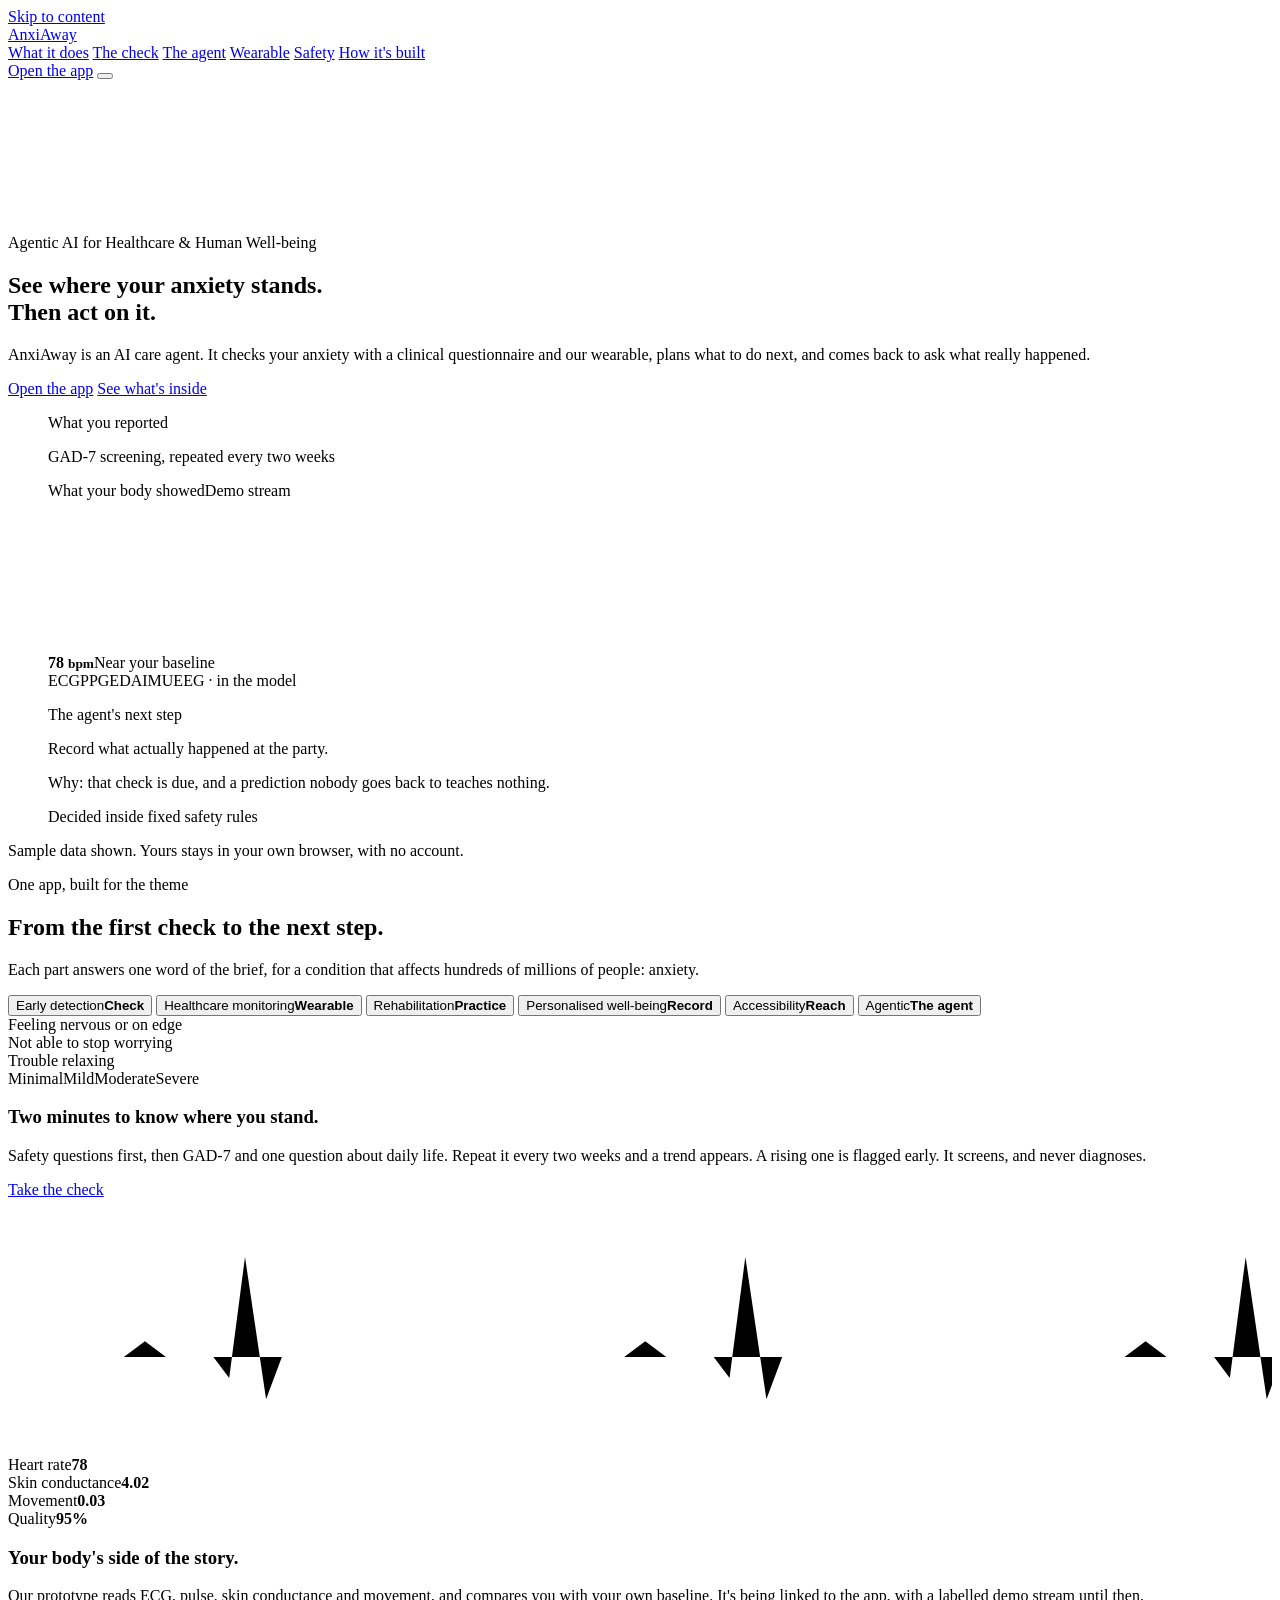
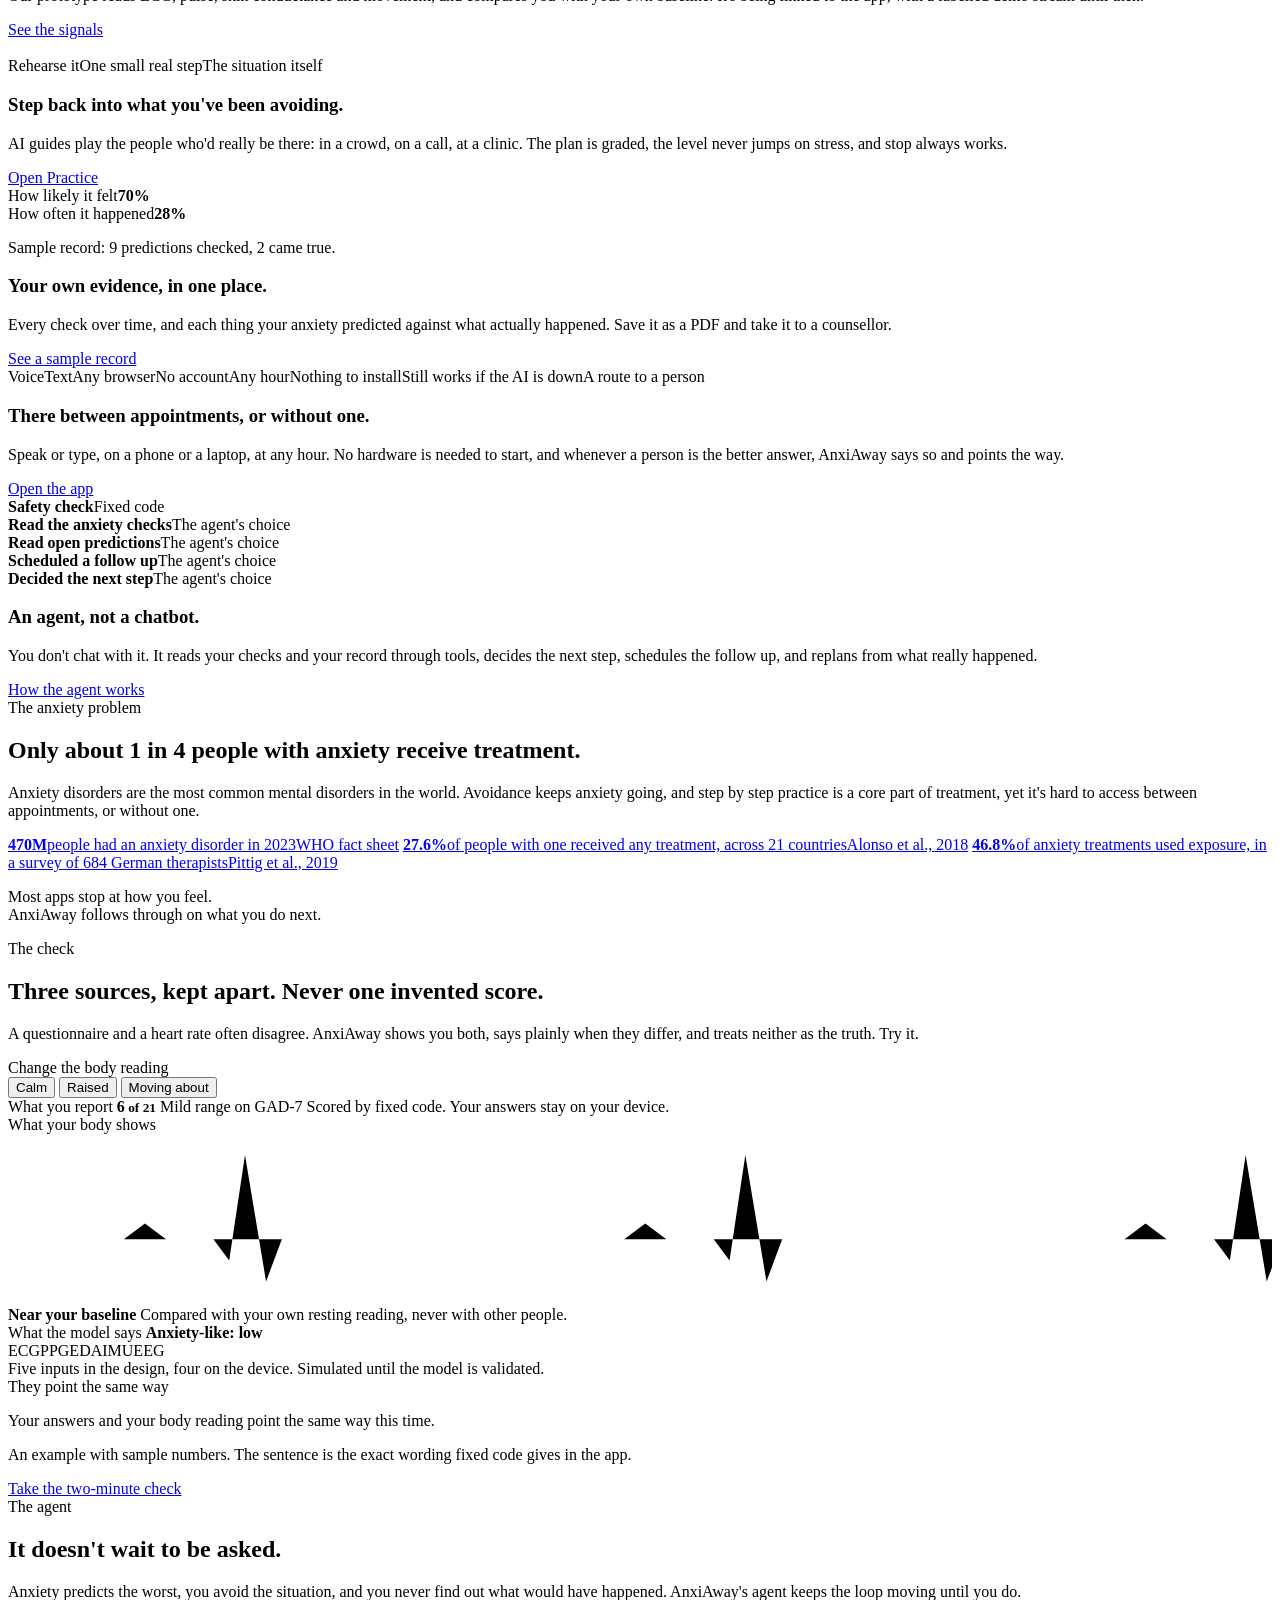
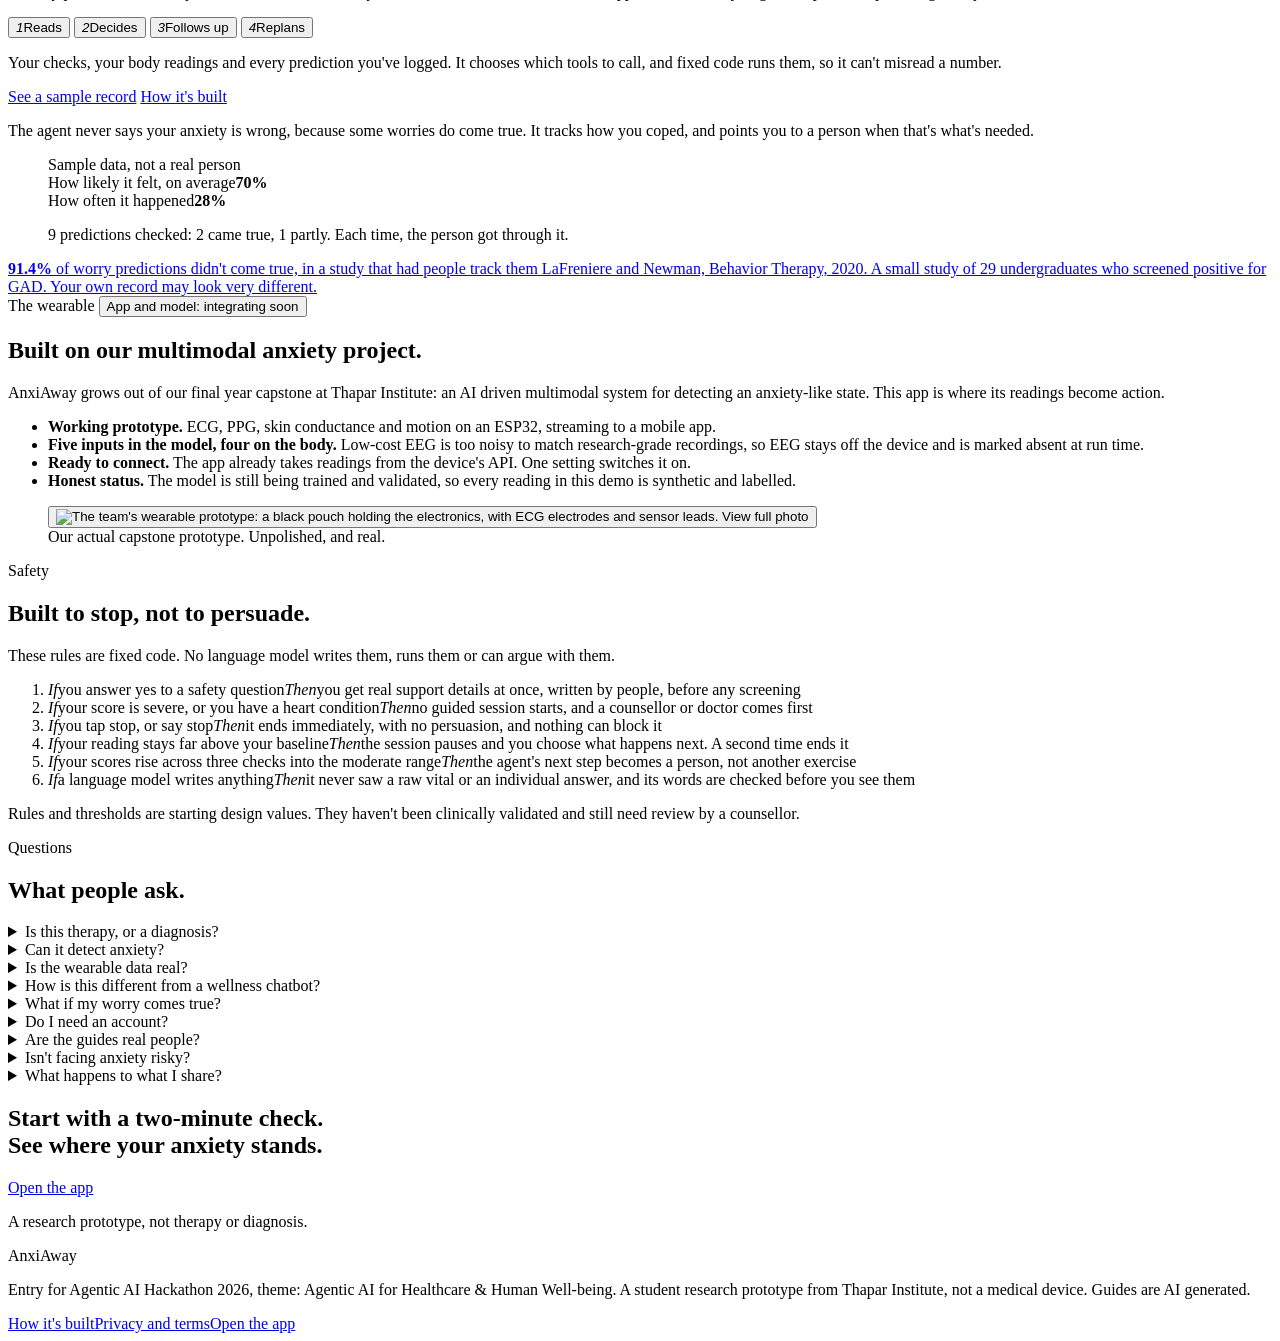
==== commit bb14540f: "Rename the product to AnxiAway Every visible name, page title, calendar file and the wearable settin" ====
--- a/public/index.html
+++ b/public/index.html
@@ -3,9 +3,9 @@
 <head>
 <meta charset="utf-8">
 <meta name="viewport" content="width=device-width, initial-scale=1">
-<title>Toward: an AI care agent for anxiety</title>
-<meta name="description" content="Toward is an agentic AI prototype for healthcare and human well-being. It checks anxiety with GAD-7 and a wearable, keeps what you report apart from what your body shows, then plans and follows up on the next step.">
-<meta property="og:title" content="Toward: an AI care agent for anxiety">
+<title>AnxiAway: an AI care agent for anxiety</title>
+<meta name="description" content="AnxiAway is an agentic AI prototype for healthcare and human well-being. It checks anxiety with GAD-7 and a wearable, keeps what you report apart from what your body shows, then plans and follows up on the next step.">
+<meta property="og:title" content="AnxiAway: an AI care agent for anxiety">
 <meta property="og:description" content="Agentic AI for healthcare and human well-being. Check your anxiety, read your body, practise what you avoid, and let an agent follow up, under safety rules no language model can override.">
 <meta property="og:type" content="website">
 <meta property="og:image" content="/img/og.jpg">
@@ -20,7 +20,7 @@
 <a class="skip" href="#main">Skip to content</a>
 
 <nav class="nav" aria-label="Main">
-  <a class="brand" href="/" aria-current="page"><span class="brand-mark" aria-hidden="true"></span><span class="title-2">Toward</span></a>
+  <a class="brand" href="/" aria-current="page"><span class="brand-mark" aria-hidden="true"></span><span class="title-2">AnxiAway</span></a>
   <div class="nav-links">
     <a href="#does">What it does</a>
     <a href="#check">The check</a>
@@ -47,7 +47,7 @@
     <div class="hero-copy">
       <span class="theme-chip caption-3">Agentic AI for Healthcare &amp; Human Well-being</span>
       <h1 class="heading-1 hero-title">See where your anxiety stands.<br>Then act on it.</h1>
-      <p class="title-1 hero-sub">Toward is an AI care agent. It checks your anxiety with a clinical questionnaire and our wearable, plans what to do next, and comes back to ask what really happened.</p>
+      <p class="title-1 hero-sub">AnxiAway is an AI care agent. It checks your anxiety with a clinical questionnaire and our wearable, plans what to do next, and comes back to ask what really happened.</p>
       <div class="hero-actions">
         <a class="btn btn-cta btn-lg" href="/home">Open the app<i class="icon i20" style="--i:url(/icons/arrow-right.svg)"></i></a>
         <a class="hero-more body-5" href="#does">See what's inside</a>
@@ -125,7 +125,7 @@
           <div class="tour-visual tv-reach" aria-hidden="true">
             <span>Voice</span><span>Text</span><span>Any browser</span><span>No account</span><span>Any hour</span><span>Nothing to install</span><span>Still works if the AI is down</span><span>A route to a person</span>
           </div>
-          <div class="tour-copy"><h3 class="heading-4">There between appointments, or without one.</h3><p class="body-3 muted">Speak or type, on a phone or a laptop, at any hour. No hardware is needed to start, and whenever a person is the better answer, Toward says so and points the way.</p><a class="btn btn-white btn-sm" href="/home">Open the app<i class="icon" style="--i:url(/icons/arrow-right.svg)"></i></a></div>
+          <div class="tour-copy"><h3 class="heading-4">There between appointments, or without one.</h3><p class="body-3 muted">Speak or type, on a phone or a laptop, at any hour. No hardware is needed to start, and whenever a person is the better answer, AnxiAway says so and points the way.</p><a class="btn btn-white btn-sm" href="/home">Open the app<i class="icon" style="--i:url(/icons/arrow-right.svg)"></i></a></div>
         </article>
         <article class="tour-pane" data-k="agent">
           <div class="tour-visual tv-agent" aria-hidden="true">
@@ -153,13 +153,13 @@
   </section>
 
   <section class="tagline" aria-label="Our core idea">
-    <p class="heading-2" id="tagline">Most apps stop at how you feel.<br>Toward follows through on what you do next.</p>
+    <p class="heading-2" id="tagline">Most apps stop at how you feel.<br>AnxiAway follows through on what you do next.</p>
   </section>
 
   <section class="section" id="check">
     <span class="eyebrow caption-3 reveal">The check</span>
     <h2 class="heading-3 section-title reveal">Three sources, kept apart. Never one invented score.</h2>
-    <p class="title-2 muted section-lead reveal">A questionnaire and a heart rate often disagree. Toward shows you both, says plainly when they differ, and treats neither as the truth. Try it.</p>
+    <p class="title-2 muted section-lead reveal">A questionnaire and a heart rate often disagree. AnxiAway shows you both, says plainly when they differ, and treats neither as the truth. Try it.</p>
     <div class="cmp clay reveal" id="cmp" data-state="calm">
       <div class="cmp-top">
         <span class="caption-3 muted">Change the body reading</span>
@@ -206,7 +206,7 @@
     <div class="keep-copy">
       <span class="eyebrow caption-3 reveal">The agent</span>
       <h2 class="heading-3 section-title reveal">It doesn't wait to be asked.</h2>
-      <p class="title-2 muted reveal">Anxiety predicts the worst, you avoid the situation, and you never find out what would have happened. Toward's agent keeps the loop moving until you do.</p>
+      <p class="title-2 muted reveal">Anxiety predicts the worst, you avoid the situation, and you never find out what would have happened. AnxiAway's agent keeps the loop moving until you do.</p>
       <div class="loop reveal" id="loop">
         <div class="loop-track" role="tablist" aria-label="The agent's loop">
           <button class="loop-node is-on" type="button" role="tab" aria-selected="true" data-t="Your checks, your body readings and every prediction you've logged. It chooses which tools to call, and fixed code runs them, so it can't misread a number."><i>1</i><span>Reads</span></button>
@@ -245,7 +245,7 @@
         <button class="soon-tag caption-3 reveal" id="connect-open" type="button" aria-haspopup="dialog">App and model: integrating soon</button>
       </div>
       <h2 class="heading-3 section-title reveal">Built on our multimodal anxiety project.</h2>
-      <p class="title-2 muted reveal">Toward grows out of our final year capstone at Thapar Institute: an AI driven multimodal system for detecting an anxiety-like state. This app is where its readings become action.</p>
+      <p class="title-2 muted reveal">AnxiAway grows out of our final year capstone at Thapar Institute: an AI driven multimodal system for detecting an anxiety-like state. This app is where its readings become action.</p>
       <ul class="research-list body-6 reveal">
         <li><strong>Working prototype.</strong> ECG, PPG, skin conductance and motion on an ESP32, streaming to a mobile app.</li>
         <li><strong>Five inputs in the model, four on the body.</strong> Low-cost EEG is too noisy to match research-grade recordings, so EEG stays off the device and is marked absent at run time.</li>
@@ -285,7 +285,7 @@
       <details class="clay"><summary class="title-2">Can it detect anxiety?</summary><p class="body-3 muted">Not as a diagnosis. GAD-7 is a screening questionnaire, and the wearable tracks change against your own baseline as an anxiety-like signal. The two often disagree, which is why we show them separately. Validating a detection model is the work of our capstone.</p></details>
       <details class="clay"><summary class="title-2">Is the wearable data real?</summary><p class="body-3 muted">In this demo, no. It's a synthetic stream and a simulated model reading, both labelled on screen, while the device and model are being integrated. Your answers, your voice and the agents are live.</p></details>
       <details class="clay"><summary class="title-2">How is this different from a wellness chatbot?</summary><p class="body-3 muted">You don't chat with it. It measures, plans, schedules a follow up and changes its plan from what really happened. Language models write words, while fixed code makes every safety and scoring decision.</p></details>
-      <details class="clay"><summary class="title-2">What if my worry comes true?</summary><p class="body-3 muted">Then that goes in your record too, along with how bad it was and how you coped. Toward never tells you that your anxiety is wrong. If coping has been hard, it suggests talking to a counsellor or someone you trust.</p></details>
+      <details class="clay"><summary class="title-2">What if my worry comes true?</summary><p class="body-3 muted">Then that goes in your record too, along with how bad it was and how you coped. AnxiAway never tells you that your anxiety is wrong. If coping has been hard, it suggests talking to a counsellor or someone you trust.</p></details>
       <details class="clay"><summary class="title-2">Do I need an account?</summary><p class="body-3 muted">No. Your checks and your record are saved in your own browser, on your device, and we keep no copy. That means they won't follow you to another device, and clearing your browser data removes them.</p></details>
       <details class="clay"><summary class="title-2">Are the guides real people?</summary><p class="body-3 muted">No. They're AI generated characters, not clinicians, and their words are written live by language models.</p></details>
       <details class="clay"><summary class="title-2">Isn't facing anxiety risky?</summary><p class="body-3 muted">It can be, which is why there's screening, consent, a stop control and limits in fixed code. It's aimed at mild to moderate anxiety. These rules still need professional review.</p></details>
@@ -301,7 +301,7 @@
 </main>
 
 <footer class="footer">
-  <div class="brand"><span class="brand-mark" aria-hidden="true"></span><span class="title-3">Toward</span></div>
+  <div class="brand"><span class="brand-mark" aria-hidden="true"></span><span class="title-3">AnxiAway</span></div>
   <p class="caption-5 muted">Entry for Agentic AI Hackathon 2026, theme: Agentic AI for Healthcare &amp; Human Well-being. A student research prototype from Thapar Institute, not a medical device. Guides are AI generated.</p>
   <nav class="footer-links caption-4" aria-label="Footer"><a href="/about">How it's built</a><a href="/privacy">Privacy and terms</a><a href="/home">Open the app</a></nav>
 </footer>
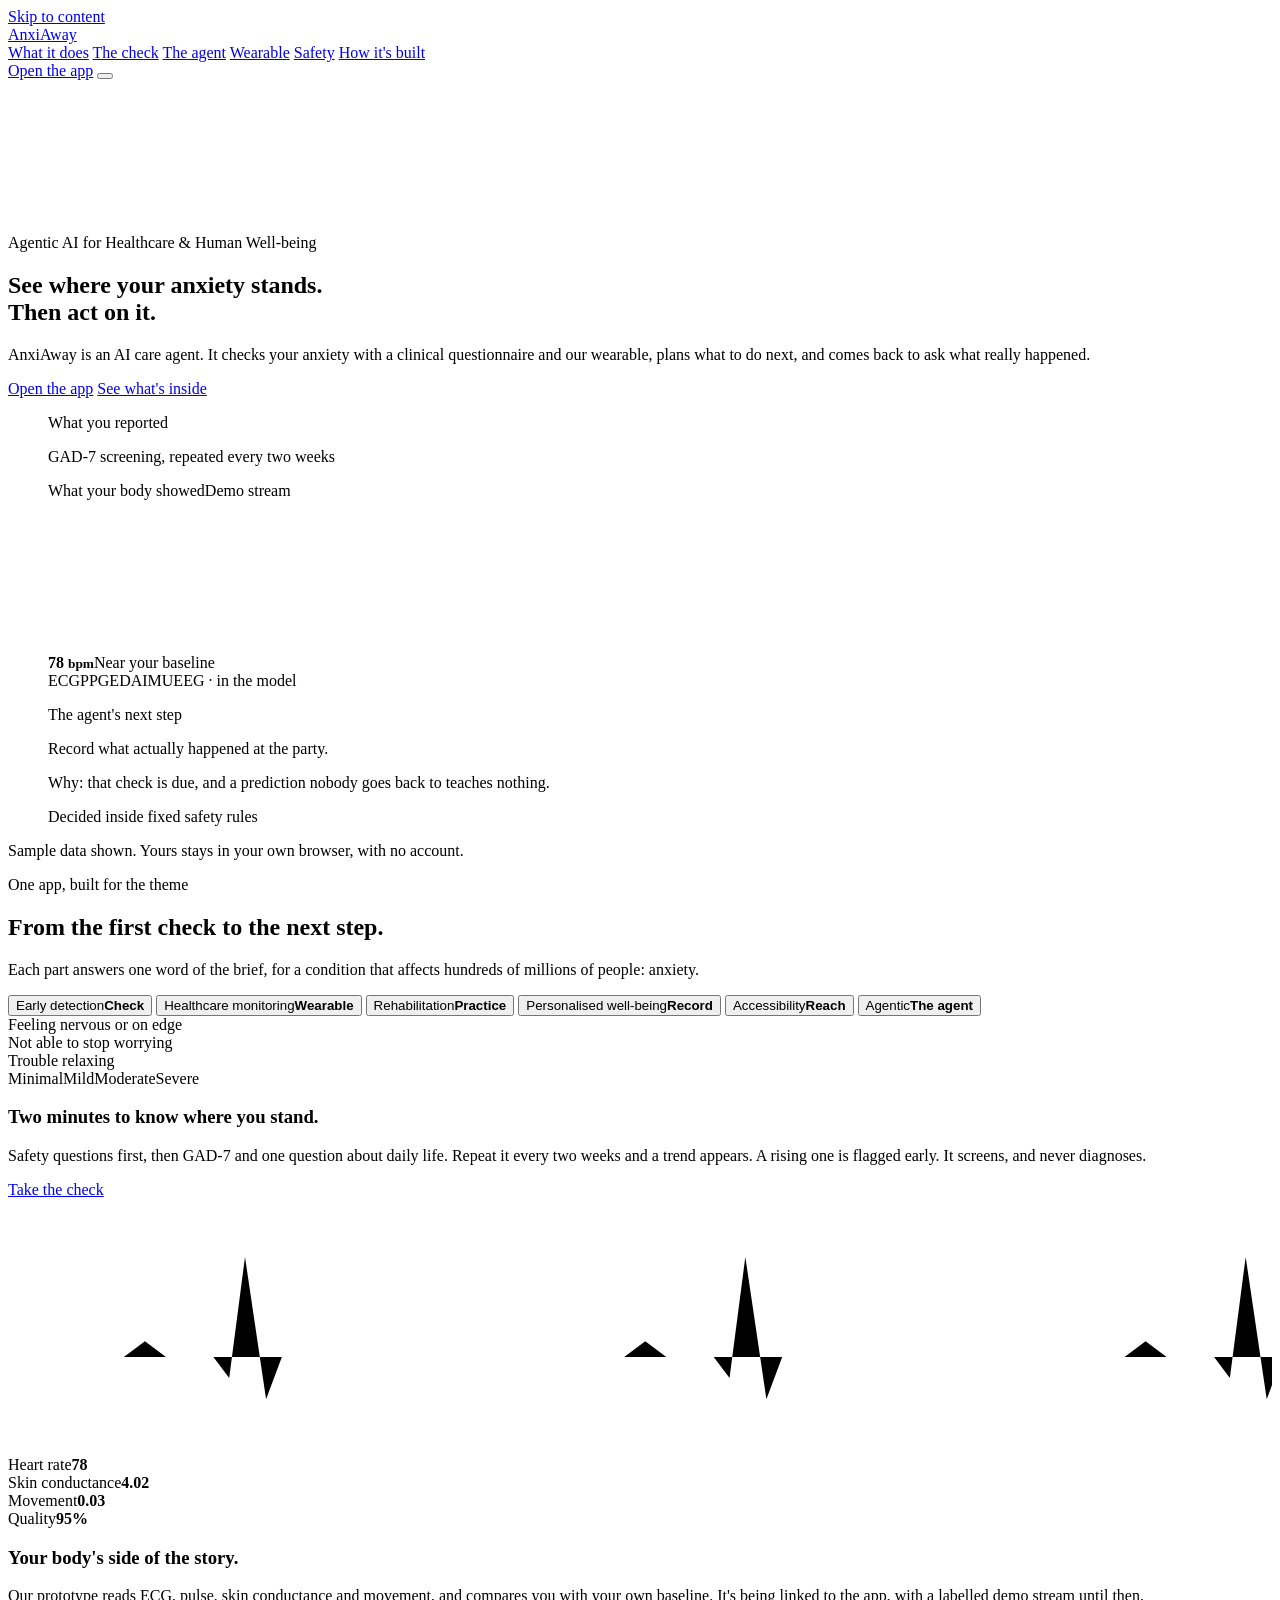
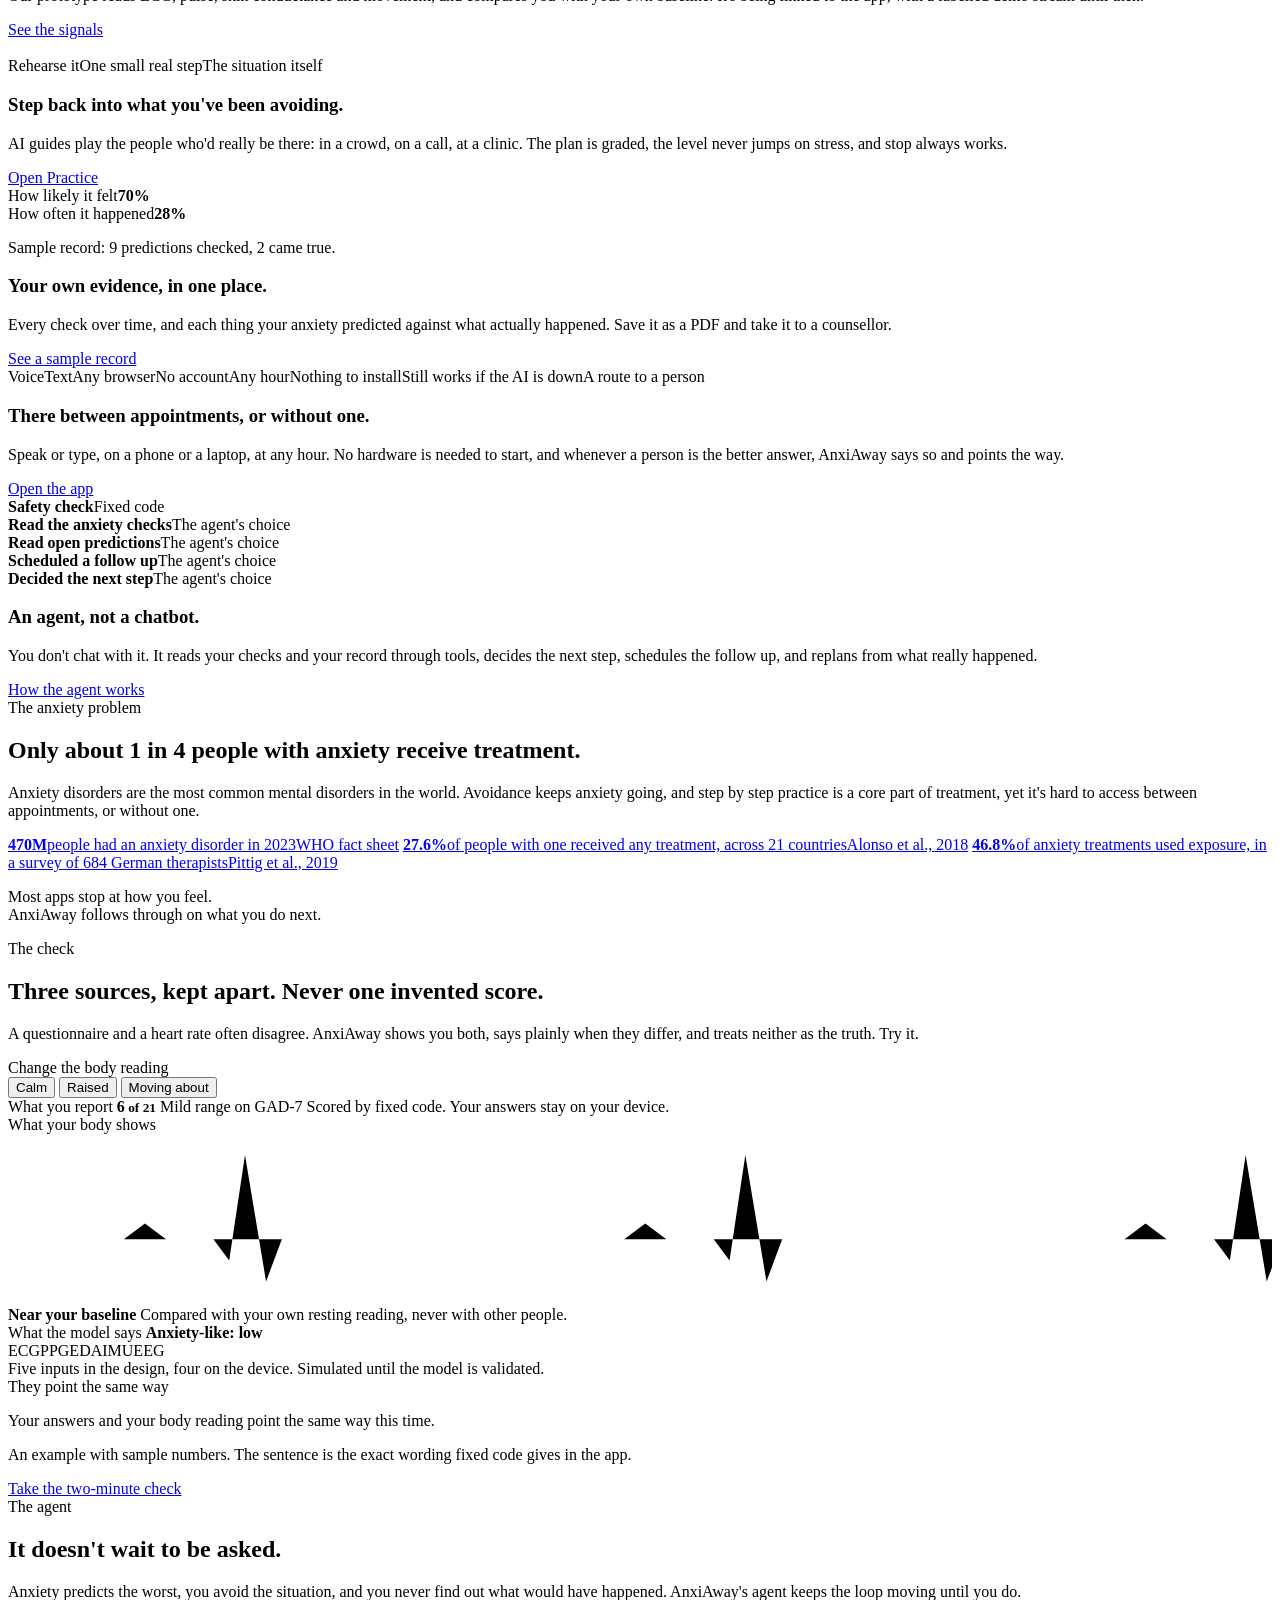
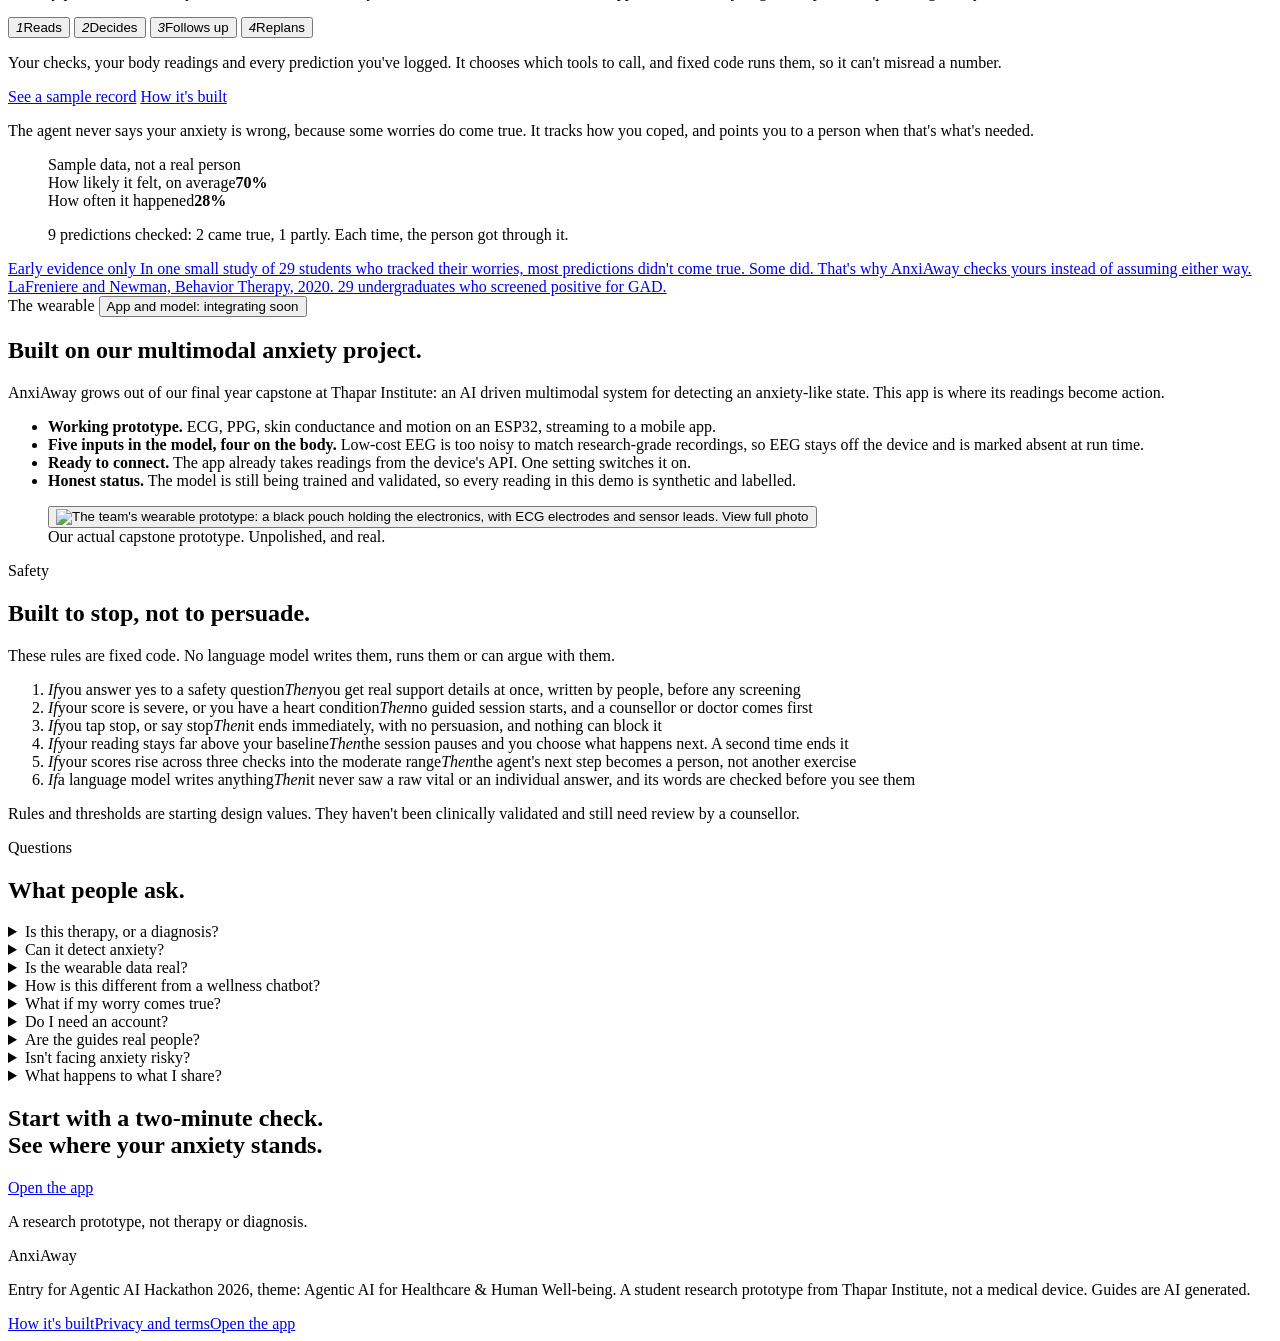
==== commit 4be0646f: "Show the study figure as early evidence, and bar the practice guide from reassuring" ====
--- a/public/index.html
+++ b/public/index.html
@@ -231,9 +231,9 @@
         <p class="body-6 muted">9 predictions checked: 2 came true, 1 partly. Each time, the person got through it.</p>
       </figure>
       <a class="keep-study clay reveal" href="https://pmc.ncbi.nlm.nih.gov/articles/PMC7233480/" target="_blank" rel="noopener">
-        <strong class="heading-2 mono">91.4%</strong>
-        <span class="body-5">of worry predictions didn't come true, in a study that had people track them</span>
-        <span class="caption-5 muted">LaFreniere and Newman, Behavior Therapy, 2020. A small study of 29 undergraduates who screened positive for GAD. Your own record may look very different.</span>
+        <span class="caption-3 muted">Early evidence only</span>
+        <span class="body-5">In one small study of 29 students who tracked their worries, most predictions didn't come true. Some did. That's why AnxiAway checks yours instead of assuming either way.</span>
+        <span class="caption-5 muted">LaFreniere and Newman, Behavior Therapy, 2020. 29 undergraduates who screened positive for GAD.</span>
       </a>
     </div>
   </section>
